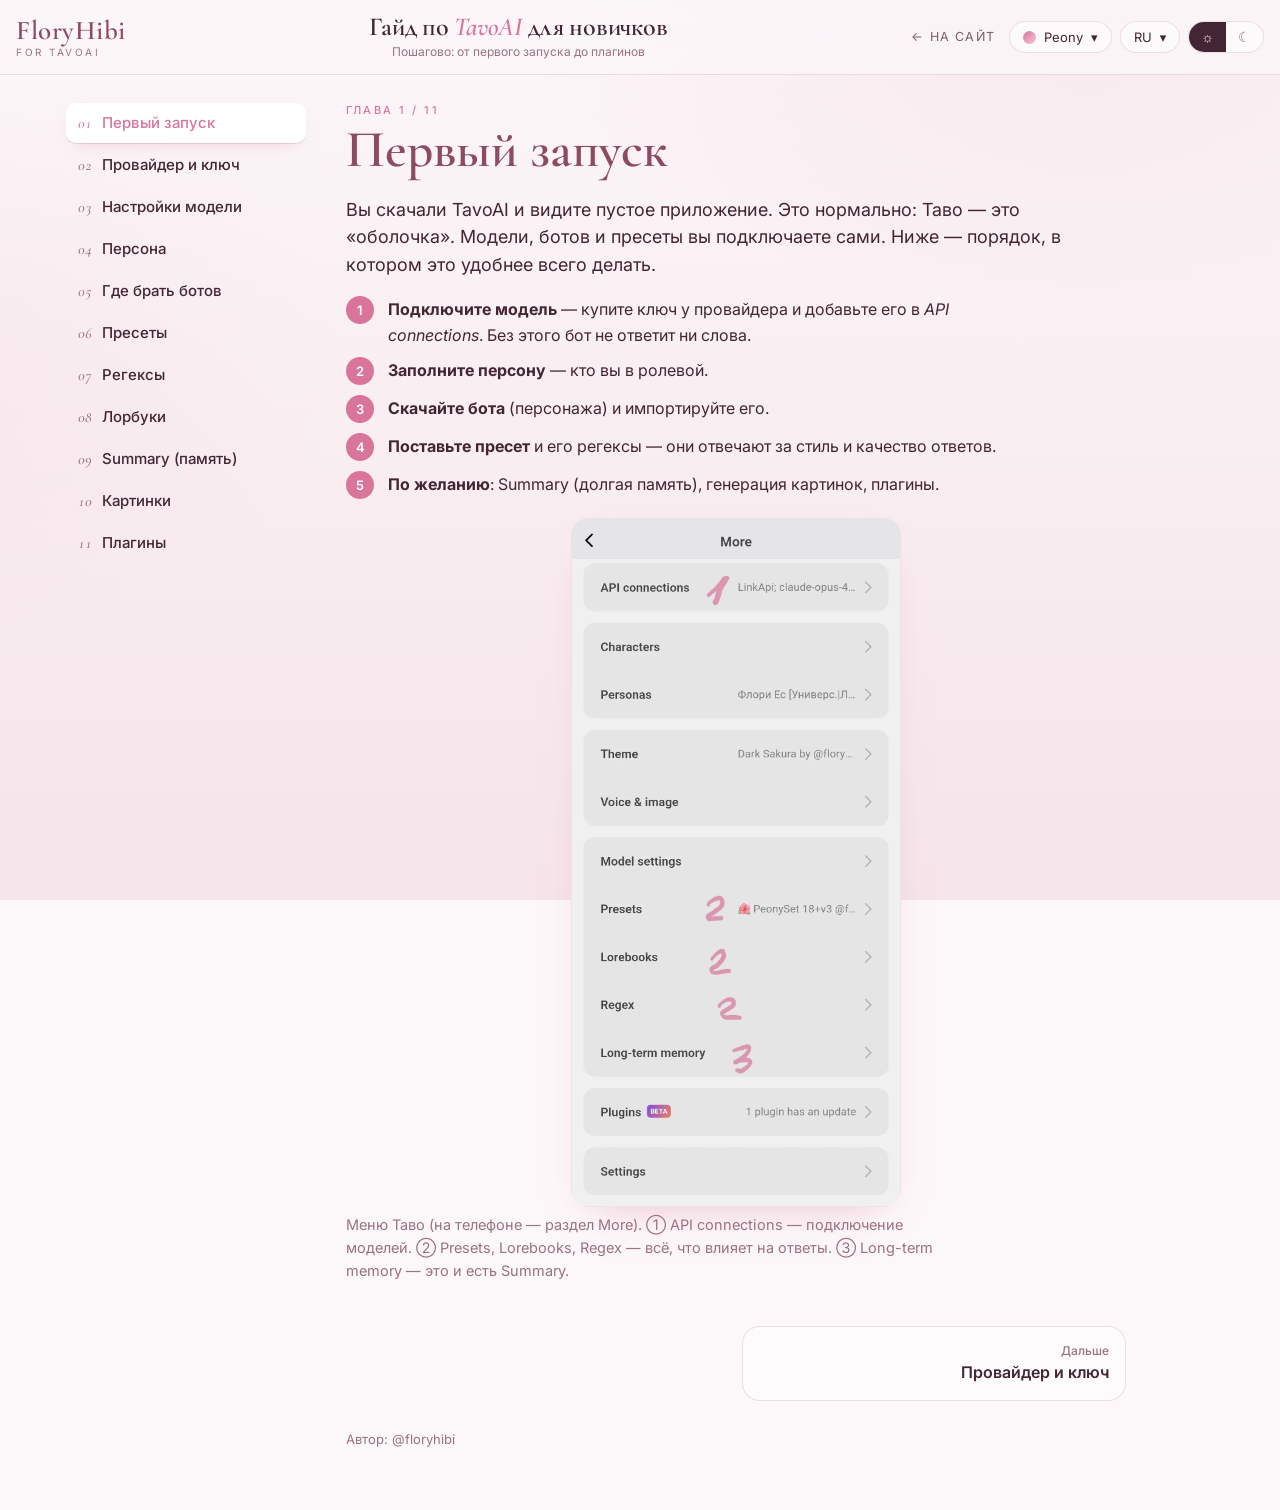
==== guide.html @ 90632c23 "Add files via upload" ====
<!DOCTYPE html>
<html lang="ru"><head>
<meta charset="UTF-8"><meta name="viewport" content="width=device-width,initial-scale=1,viewport-fit=cover">
<title>Гайд по TavoAI для новичков · FloryHibi</title>
<meta name="description" content="Пошаговый гайд по TavoAI для новичков: провайдер и ключ, персона, боты, пресеты, регексы, лорбуки, память, картинки и плагины.">
<link rel="icon" href="data:image/svg+xml,<svg xmlns='http://www.w3.org/2000/svg' viewBox='0 0 100 100'><text y='.9em' font-size='90'>🌸</text></svg>">
<link rel="preconnect" href="https://fonts.googleapis.com">
<link href="https://fonts.googleapis.com/css2?family=Cormorant+Garamond:ital,wght@0,400;0,500;0,600;1,400;1,500&family=Inter:wght@400;500;600&family=Noto+Sans+SC:wght@400;600&display=swap" rel="stylesheet">
</head><body data-palette="peony">

<style>
/* Layout: sticky top bar (brand + language), chapter rail on the left, one chapter at a time; screenshots carry numbered pins with arrows */
body[data-palette="peony"]{--acc:#d9759b;--acc2:#e89bb8;--acc3:#f3c6d6;--deep:#8d4a63}
body[data-palette="jade"]{--acc:#4c9b7f;--acc2:#6fb89d;--acc3:#c4e2d4;--deep:#2f6b54}
body[data-palette="immortal"]{--acc:#b78a4e;--acc2:#d4af74;--acc3:#eedcb9;--deep:#7a2e3f}
body.dark[data-palette="peony"]{--acc:#c97898;--acc2:#e0a0ba;--acc3:#5a3346;--deep:#e0a0ba}
body.dark[data-palette="jade"]{--acc:#6fbf9f;--acc2:#8fd4ba;--acc3:#2c4a3e;--deep:#8fd4ba}
body.dark[data-palette="immortal"]{--acc:#cfa465;--acc2:#e2c48d;--acc3:#4d3a24;--deep:#e2c48d}
body{--bg:#fcf7f9;--bg2:#f5e4ea;--surface:rgba(255,255,255,.55);--solid:#fff;--line:rgba(141,74,99,.16);
  --text:#432533;--muted:#9a7281;--accent-ink:#fff;color-scheme:light}
body.dark{--bg:#171215;--bg2:#21191e;--surface:rgba(48,32,39,.55);--solid:#241a20;--line:rgba(255,255,255,.1);
  --text:#f2dde5;--muted:#c39fae;--accent-ink:#1a0f14;color-scheme:dark}
body{--ink:var(--text);--accent:var(--acc);--lilac:var(--deep);
  --tip:color-mix(in srgb,var(--acc3) 30%,var(--solid));
  --alert:color-mix(in srgb,#e0567a 10%,var(--solid));--alert-line:color-mix(in srgb,#e0567a 40%,transparent);
  --code:color-mix(in srgb,var(--acc) 10%,var(--solid));
  --display:"Cormorant Garamond","Noto Sans SC",serif;
  --body:"Inter","Noto Sans SC",system-ui,-apple-system,"Segoe UI",sans-serif;
  --mono:ui-monospace,"Cascadia Mono",Consolas,monospace}
*{box-sizing:border-box}
[hidden]{display:none!important}
body{background:var(--bg);color:var(--ink);font:400 16px/1.6 var(--body);
  background-image:radial-gradient(60rem 30rem at 100% -10%,color-mix(in srgb,var(--accent) 14%,transparent),transparent 70%),
  radial-gradient(40rem 30rem at -10% 110%,color-mix(in srgb,var(--lilac) 12%,transparent),transparent 70%);background-attachment:fixed}
body::before{content:"";position:fixed;inset:0 0 auto;height:env(safe-area-inset-top,0px);z-index:10;background:var(--bg)}
a{color:var(--accent)}
:focus-visible{outline:2px solid var(--lilac);outline-offset:2px;border-radius:6px}
.top{position:sticky;top:env(safe-area-inset-top,0px);z-index:5;backdrop-filter:blur(14px);-webkit-backdrop-filter:blur(14px);
  background:color-mix(in srgb,var(--bg) 78%,transparent);border-bottom:1px solid var(--line)}
.top .in{max-width:1180px;margin:0 auto;display:flex;align-items:center;gap:16px;flex-wrap:wrap;
  padding-block:12px;padding-left:max(16px,env(safe-area-inset-left,0px));padding-right:max(16px,env(safe-area-inset-right,0px))}
.brand{display:flex;flex-direction:column;min-width:0;flex:1}
.brand h1{font:700 clamp(17px,2.4vw,22px)/1.2 var(--display);margin:0;letter-spacing:-.01em;text-wrap:balance}
.brand h1 em{font-style:normal;color:var(--accent)}
.brand p{margin:0;color:var(--muted);font-size:13px}
.langs-old{display:flex;gap:2px;padding:3px;border:1px solid var(--line);border-radius:999px;background:var(--surface)}
.langs button{border:0;background:none;color:var(--muted);font:600 13px var(--body);padding:6px 12px;border-radius:999px;cursor:pointer}
.langs button[aria-pressed="true"]{background:var(--accent);color:var(--accent-ink)}
.wrap{max-width:1180px;margin:0 auto;display:grid;grid-template-columns:240px minmax(0,1fr);gap:40px;
  padding-block:28px 60px;padding-left:max(16px,env(safe-area-inset-left,0px));padding-right:max(16px,env(safe-area-inset-right,0px))}
.toc{position:sticky;top:calc(env(safe-area-inset-top,0px) + 92px);align-self:start;display:flex;flex-direction:column;gap:2px}
.toc a{display:flex;gap:10px;align-items:baseline;padding:8px 12px;border-radius:10px;color:var(--ink);text-decoration:none;font-weight:500;font-size:15px}
.toc a .n{font:500 11px var(--display);color:var(--muted);font-variant-numeric:tabular-nums}
.toc a:hover{background:var(--surface)}
.toc a[aria-current="true"]{background:var(--solid);box-shadow:0 1px 0 var(--line),0 6px 18px -10px color-mix(in srgb,var(--accent) 50%,transparent);color:var(--accent)}
.toc a[aria-current="true"] .n{color:var(--accent)}
main{min-width:0}
.chap{max-width:780px}
.eyebrow{margin:0 0 6px;font:500 12px var(--display);letter-spacing:.08em;text-transform:uppercase;color:var(--lilac)}
.chap h2{font:700 clamp(26px,4vw,38px)/1.15 var(--display);margin:0 0 18px;letter-spacing:-.02em;text-wrap:balance}
.chap h3{font:700 18px/1.3 var(--display);margin:34px 0 10px;text-wrap:balance}
.lead{font-size:18px;line-height:1.55;max-width:65ch}
.chap p,.chap li{max-width:68ch}
.steps{counter-reset:s;list-style:none;padding:0;display:flex;flex-direction:column;gap:10px}
.steps li{counter-increment:s;position:relative;padding-left:42px;min-height:28px}
.steps li::before{content:counter(s);position:absolute;left:0;top:-1px;display:grid;place-items:center;width:28px;height:28px;border-radius:50%;
  background:var(--accent);color:var(--accent-ink);font:700 13px var(--display)}
.kv{padding-left:20px;display:flex;flex-direction:column;gap:8px}
.kv li::marker{color:var(--accent)}
.shot{margin:18px 0 6px}
.zoom{position:relative;display:block;width:100%;padding:0;border:1px solid var(--line);border-radius:14px;overflow:visible;cursor:zoom-in;background:var(--solid);
  box-shadow:0 18px 40px -26px color-mix(in srgb,var(--accent) 60%,transparent)}
.zoom img{display:block;width:100%;height:auto;border-radius:13px}
.shot.small{max-width:380px;margin-inline:auto}
.shot.tall{max-width:330px;margin-inline:auto}
.pair .shot.tall{max-width:330px;width:100%}
.pair{display:grid;grid-template-columns:repeat(auto-fit,minmax(min(260px,100%),1fr));gap:16px;align-items:start}
.pair .shot{margin:10px 0}
.cap{color:var(--muted);font-size:14.5px;margin-top:6px}
/* pins */
.pin{position:absolute;width:0;height:0;pointer-events:none}
.pin i{position:absolute;left:-9px;top:-9px;width:18px;height:18px;border-radius:50%;border:3px solid var(--accent);
  background:color-mix(in srgb,var(--accent) 25%,transparent);animation:pulse 2s ease-out infinite}
.pin b{position:absolute;width:28px;height:28px;border-radius:50%;display:grid;place-items:center;background:var(--accent);color:var(--accent-ink);
  font:700 13px var(--display);box-shadow:0 3px 10px rgba(0,0,0,.25)}
.pin::after{content:"";position:absolute;height:3px;background:var(--accent);border-radius:2px}
.pin.r b{left:38px;top:-14px}.pin.r::after{left:9px;top:-1.5px;width:30px}
.pin.l b{left:-66px;top:-14px}.pin.l::after{left:-39px;top:-1.5px;width:30px}
@keyframes pulse{0%{box-shadow:0 0 0 0 color-mix(in srgb,var(--accent) 55%,transparent)}100%{box-shadow:0 0 0 14px transparent}}
@media (prefers-reduced-motion:reduce){.pin i{animation:none}}
@media (max-width:560px){.pin b{width:22px;height:22px;font-size:11px;top:-11px!important}.pin.r b{left:28px}.pin.l b{left:-50px}.pin.r::after{width:20px}.pin.l::after{left:-29px;width:20px}}
/* boxes */
.provs{display:grid;grid-template-columns:repeat(auto-fit,minmax(min(300px,100%),1fr));gap:12px;margin:18px 0}
.prov{background:var(--surface);border:1px solid var(--line);border-radius:14px;padding:14px 16px;min-width:0}
.prov-h{display:flex;justify-content:space-between;align-items:center;gap:8px;flex-wrap:wrap}
.prov-h b{font:700 16px var(--display)}
.tag{font-size:12px;font-weight:600;padding:2px 9px;border-radius:999px;background:color-mix(in srgb,var(--lilac) 16%,transparent);color:var(--lilac)}
.prov-u{font-size:14px;margin-top:2px}
.prov p{margin:8px 0 0;font-size:15px}
.alert,.tip{border-radius:14px;padding:14px 16px;margin:18px 0;max-width:68ch}
.alert{background:var(--alert);border:1px solid var(--alert-line)}
.tip{background:var(--tip);border:1px solid color-mix(in srgb,var(--lilac) 30%,transparent)}
.note{font-size:14.5px;color:var(--muted)}
code{font-family:var(--mono);font-size:.9em;background:var(--code);padding:1px 6px;border-radius:5px;overflow-wrap:anywhere}
.ex{font:14px/1.6 var(--mono);background:var(--code);border-radius:12px;padding:14px 16px;white-space:pre-wrap;max-width:68ch;overflow-x:auto}
.chips{display:flex;flex-wrap:wrap;gap:8px;margin:8px 0}
.chips a{padding:4px 12px;border:1px solid var(--line);border-radius:999px;background:var(--surface);text-decoration:none;font-size:14px}
.ba{display:grid;grid-template-columns:repeat(auto-fit,minmax(min(260px,100%),1fr));gap:12px;margin:16px 0}
.ba>div{background:var(--surface);border:1px solid var(--line);border-radius:14px;padding:12px 14px;min-width:0}
.lbl{display:block;font:500 11px var(--display);letter-spacing:.08em;text-transform:uppercase;color:var(--muted);margin-bottom:8px}
.plaque{display:inline-block;padding:8px 14px;border-radius:12px;background:linear-gradient(135deg,color-mix(in srgb,var(--accent) 22%,var(--solid)),color-mix(in srgb,var(--lilac) 22%,var(--solid)));
  border:1px solid color-mix(in srgb,var(--accent) 35%,transparent);font-weight:600;font-size:14px}
.pager{display:grid;grid-template-columns:1fr 1fr;gap:12px;margin-top:44px}
.pg{display:flex;flex-direction:column;padding:14px 16px;border:1px solid var(--line);border-radius:14px;background:var(--surface);text-decoration:none;color:var(--ink);font-weight:600}
.pg small{color:var(--muted);font-weight:500;font-size:12px}
.pg.next{text-align:right}
.pg:hover{border-color:var(--accent)}
footer{color:var(--muted);font-size:13px;margin-top:28px}
.lb{position:fixed;inset:0;z-index:20;background:rgba(20,8,14,.82);display:grid;place-items:center;padding:max(16px,env(safe-area-inset-top,0px)) max(16px,env(safe-area-inset-right,0px)) max(16px,env(safe-area-inset-bottom,0px)) max(16px,env(safe-area-inset-left,0px));cursor:zoom-out}
.lb .zoom{max-width:min(1400px,100%);cursor:zoom-out;box-shadow:none}
@media (max-width:860px){
  .wrap{grid-template-columns:minmax(0,1fr);gap:18px;padding-block:14px 48px}
  .toc{position:static;flex-direction:row;overflow-x:auto;gap:6px;padding-bottom:6px;scrollbar-width:none}
  .toc a{flex:none;border:1px solid var(--line);background:var(--surface);font-size:14px;padding:6px 12px}
  .lead{font-size:17px}
}

/* ---- site look ---- */
body{transition:background .4s,color .4s;background-image:
  radial-gradient(1000px 600px at 85% -5%,color-mix(in srgb,var(--acc) 12%,transparent),transparent 60%),
  radial-gradient(800px 500px at -10% 40%,color-mix(in srgb,var(--acc2) 9%,transparent),transparent 60%),
  linear-gradient(var(--bg),var(--bg2));background-attachment:fixed;margin:0}
.chap h2{font-weight:600;font-size:clamp(34px,5vw,52px);line-height:1.05;letter-spacing:0;color:var(--deep)}
.chap h3{font-weight:600;font-size:25px;color:var(--deep)}
.eyebrow,.lbl{font-family:var(--body);letter-spacing:2.5px;font-size:11px;color:var(--acc)}
.toc a .n{font-family:var(--display);font-size:15px;font-style:italic}
.steps li::before,.pin b{font-family:var(--body);font-weight:600}
.prov-h b{font-size:21px;font-weight:600}
.tag{background:color-mix(in srgb,var(--acc) 14%,transparent);color:var(--deep)}
.prov,.ba>div,.pg,.zoom{border-radius:18px}
.pg:hover,.chips a:hover{border-color:var(--acc)}
.top{background:color-mix(in srgb,var(--bg) 78%,transparent)}
.top .in{max-width:1280px;padding-block:0;height:74px;flex-wrap:nowrap}
.logo{display:flex;flex-direction:column;line-height:1;text-decoration:none;flex:none}
.logo .lg{font-family:'Cormorant Garamond',serif;font-weight:600;font-size:27px;color:var(--deep);letter-spacing:.5px}
.logo small{font-size:10px;letter-spacing:2.5px;text-transform:uppercase;color:var(--muted);margin-top:3px}
.brand{align-items:center;text-align:center}
.brand h1{font:600 clamp(18px,2.4vw,26px)/1.1 var(--display);color:var(--text)}
.brand h1 em{font-style:italic}
.brand p{font-size:12px}
.tools{display:flex;align-items:center;gap:8px;flex:none}
.dd{position:relative}
.dd-btn{display:flex;align-items:center;gap:8px;border:1px solid var(--line);border-radius:999px;padding:7px 13px;font:13px var(--body);
  background:var(--surface);color:var(--text);cursor:pointer}
.dd-btn:hover{border-color:var(--acc)}
.sw{width:13px;height:13px;border-radius:50%;display:inline-block}
.sw-peony{background:linear-gradient(135deg,#d9759b,#f3c6d6)}.sw-jade{background:linear-gradient(135deg,#4c9b7f,#c4e2d4)}.sw-immortal{background:linear-gradient(135deg,#b78a4e,#eedcb9)}
.dd-menu{position:absolute;top:calc(100% + 10px);right:0;min-width:160px;background:var(--solid);border:1px solid var(--line);border-radius:16px;padding:6px;display:none;
  box-shadow:0 20px 60px rgba(0,0,0,.15);z-index:200}
.dd-menu.open{display:block}
.dd-menu button{display:flex;align-items:center;gap:10px;width:100%;border:0;background:transparent;color:var(--text);padding:9px 12px;border-radius:10px;font:14px var(--body);text-align:left;cursor:pointer}
.dd-menu button:hover{background:color-mix(in srgb,var(--acc) 12%,transparent)}
.dd-menu button.on{color:var(--acc);font-weight:600}
.theme-pill{display:flex;border:1px solid var(--line);border-radius:999px;overflow:hidden;background:var(--surface)}
.theme-pill button{border:0;background:transparent;padding:7px 12px;font-size:14px;color:var(--muted);cursor:pointer}
.theme-pill button.on{background:var(--text);color:var(--bg)}
.home{font-size:12.5px;letter-spacing:1.2px;text-transform:uppercase;color:var(--text);opacity:.72;text-decoration:none;margin-right:6px;white-space:nowrap}
.home:hover{opacity:1;color:var(--acc)}
.toc{top:96px}
@media (max-width:860px){.brand{display:none}.top .in{justify-content:space-between}.home{display:none}}
@media (max-width:420px){#palName{display:none}.logo .lg{font-size:23px}}
</style>

<header class="top"><div class="in">
  <a class="logo" href="./"><span class="lg">FloryHibi</span><small>for TavoAI</small></a>
  <div class="brand"><h1 id="t"></h1><p id="s"></p></div>
  <div class="tools">
    <a class="home" id="home" href="./"></a>
    <div class="dd"><button class="dd-btn" type="button" onclick="toggleDD('palDD',event)"><span class="sw sw-peony" id="palSw"></span><span id="palName">Peony</span>▾</button>
      <div class="dd-menu" id="palDD">
        <button type="button" data-p="peony" onclick="setPalette('peony')"><span class="sw sw-peony"></span>🌸 Peony</button>
        <button type="button" data-p="jade" onclick="setPalette('jade')"><span class="sw sw-jade"></span>🌿 Jade</button>
        <button type="button" data-p="immortal" onclick="setPalette('immortal')"><span class="sw sw-immortal"></span>🌙 Immortal</button>
      </div></div>
    <div class="dd"><button class="dd-btn" type="button" onclick="toggleDD('langDD',event)"><span id="langName">RU</span>▾</button>
      <div class="dd-menu langs" id="langDD">
        <button type="button" data-set="ru">Русский</button><button type="button" data-set="en">English</button><button type="button" data-set="zh">中文</button>
      </div></div>
    <div class="theme-pill"><button type="button" id="tLight" class="on" onclick="setTheme(false)" aria-label="Light">☼</button><button type="button" id="tDark" onclick="setTheme(true)" aria-label="Dark">☾</button></div>
  </div>
</div></header>
<div class="wrap">
  <div><nav class="toc" data-l="ru" aria-label="Главы" hidden><a href="#start" data-id="start"><span class="n">01</span>Первый запуск</a><a href="#api" data-id="api"><span class="n">02</span>Провайдер и ключ</a><a href="#model" data-id="model"><span class="n">03</span>Настройки модели</a><a href="#persona" data-id="persona"><span class="n">04</span>Персона</a><a href="#bots" data-id="bots"><span class="n">05</span>Где брать ботов</a><a href="#presets" data-id="presets"><span class="n">06</span>Пресеты</a><a href="#regex" data-id="regex"><span class="n">07</span>Регексы</a><a href="#lore" data-id="lore"><span class="n">08</span>Лорбуки</a><a href="#summary" data-id="summary"><span class="n">09</span>Summary (память)</a><a href="#images" data-id="images"><span class="n">10</span>Картинки</a><a href="#plugins" data-id="plugins"><span class="n">11</span>Плагины</a></nav><nav class="toc" data-l="en" aria-label="Chapters" hidden><a href="#start" data-id="start"><span class="n">01</span>First launch</a><a href="#api" data-id="api"><span class="n">02</span>Provider & key</a><a href="#model" data-id="model"><span class="n">03</span>Model settings</a><a href="#persona" data-id="persona"><span class="n">04</span>Persona</a><a href="#bots" data-id="bots"><span class="n">05</span>Finding bots</a><a href="#presets" data-id="presets"><span class="n">06</span>Presets</a><a href="#regex" data-id="regex"><span class="n">07</span>Regexes</a><a href="#lore" data-id="lore"><span class="n">08</span>Lorebooks</a><a href="#summary" data-id="summary"><span class="n">09</span>Summary (memory)</a><a href="#images" data-id="images"><span class="n">10</span>Images</a><a href="#plugins" data-id="plugins"><span class="n">11</span>Plugins</a></nav><nav class="toc" data-l="zh" aria-label="章节" hidden><a href="#start" data-id="start"><span class="n">01</span>首次启动</a><a href="#api" data-id="api"><span class="n">02</span>服务商与密钥</a><a href="#model" data-id="model"><span class="n">03</span>模型设置</a><a href="#persona" data-id="persona"><span class="n">04</span>人设</a><a href="#bots" data-id="bots"><span class="n">05</span>角色卡下载</a><a href="#presets" data-id="presets"><span class="n">06</span>预设</a><a href="#regex" data-id="regex"><span class="n">07</span>正则</a><a href="#lore" data-id="lore"><span class="n">08</span>世界书</a><a href="#summary" data-id="summary"><span class="n">09</span>总结（记忆）</a><a href="#images" data-id="images"><span class="n">10</span>生图</a><a href="#plugins" data-id="plugins"><span class="n">11</span>插件</a></nav></div>
  <main><section class="chap" data-l="ru" data-id="start" lang="ru" hidden><p class="eyebrow">Глава 1 / 11</p><h2>Первый запуск</h2><p class="lead">Вы скачали TavoAI и видите пустое приложение. Это нормально: Таво — это «оболочка». Модели, ботов и пресеты вы подключаете сами. Ниже — порядок, в котором это удобнее всего делать.</p>
<ol class="steps">
<li><b>Подключите модель</b> — купите ключ у провайдера и добавьте его в <i>API connections</i>. Без этого бот не ответит ни слова.</li>
<li><b>Заполните персону</b> — кто вы в ролевой.</li>
<li><b>Скачайте бота</b> (персонажа) и импортируйте его.</li>
<li><b>Поставьте пресет</b> и его регексы — они отвечают за стиль и качество ответов.</li>
<li><b>По желанию</b>: Summary (долгая память), генерация картинок, плагины.</li>
</ol>
<figure class="shot tall"><button class="zoom" type="button" aria-label="zoom"><img data-k="m-more" width="1080" height="2259" alt="" loading="lazy"></button></figure>
<p class="cap">Меню Таво (на телефоне — раздел More). ① API connections — подключение моделей. ② Presets, Lorebooks, Regex — всё, что влияет на ответы. ③ Long-term memory — это и есть Summary.</p><div class="pager"><span></span><a class="pg next" href="#api"><small>Дальше</small>Провайдер и ключ</a></div></section><section class="chap" data-l="ru" data-id="api" lang="ru" hidden><p class="eyebrow">Глава 2 / 11</p><h2>Провайдер и ключ</h2><p class="lead">Провайдер продаёт доступ к моделям (Claude, Gemini, GPT, DeepSeek и другим). Вы платите ему, получаете <b>API-ключ</b> и вставляете его в Таво.</p>
<p>Есть два типа оплаты. <b>Подписка</b>: фиксированная сумма в месяц. <b>PayAsYouGo</b>: платите за каждое сообщение, сколько наролили — столько и списали.</p>
<div class="provs">
<div class="prov"><div class="prov-h"><b>LiteRouter</b><span class="tag">подписка</span></div><div class="prov-u"><a href="https://literouter.com/" target="_blank" rel="noopener">literouter.com</a></div><p>Один из самых дешёвых провайдеров, подписки разные. Чем дешевле подписка, тем глупее модель (по наблюдениям автора гайда). Из России — только через посредника.</p></div>
<div class="prov"><div class="prov-h"><b>OpenRouter</b><span class="tag">PayAsYouGo</span></div><div class="prov-u"><a href="https://openrouter.ai/" target="_blank" rel="noopener">openrouter.ai</a></div><p>Доступ к официальным моделям. Очень дорого, подписок нет: ролишь — платишь. Без посредника не оплатить.</p></div>
<div class="prov"><div class="prov-h"><b>Rout.My</b><span class="tag">подписка</span></div><div class="prov-u"><a href="https://rout.my/" target="_blank" rel="noopener">rout.my</a></div><p>Качество моделей близко к OpenRouter. Подписка с Opus стоит 4900 — дорого. В последнее время провайдер иногда лежал.</p></div>
<div class="prov"><div class="prov-h"><b>ElectronHub</b><span class="tag">подписка + PayAsYouGo</span></div><div class="prov-u"><a href="https://www.electronhub.ai/" target="_blank" rel="noopener">electronhub.ai</a></div><p>Есть оба варианта оплаты. Автор гайда сама не пользовалась, но его хвалят: ложится редко, качество моделей хорошее, подписки дороговаты.</p></div>
</div>
<div class="alert"><b>OpenRouter и VPN.</b> Если вы из России, заходите на сайт OpenRouter и ролите в Таво <b>только с включённым VPN</b>. Зайдёте без VPN — получите бан, и деньги никто не вернёт.</div>
<p class="note">Если вы из России, для оплаты почти всех провайдеров нужен посредник: российские карты они не принимают.</p>
<h3>Как добавить ключ в Таво</h3>
<div class="pair"><figure class="shot tall"><button class="zoom" type="button" aria-label="zoom"><img data-k="m-api" width="1080" height="2252" alt="" loading="lazy"></button></figure><figure class="shot tall"><button class="zoom" type="button" aria-label="zoom"><img data-k="m-create" width="1080" height="1077" alt="" loading="lazy"></button></figure></div>
<p class="cap">API connections → кнопка <b>Create</b> в правом верхнем углу. Выберите <b>New API connection</b>. Router нужен, только если хотите объединить несколько подключений.</p>
<div class="pair"><figure class="shot tall"><button class="zoom" type="button" aria-label="zoom"><img data-k="m-platforms" width="1080" height="2256" alt="" loading="lazy"></button></figure><figure class="shot tall"><button class="zoom" type="button" aria-label="zoom"><img data-k="m-new" width="1080" height="2255" alt="" loading="lazy"></button></figure></div>
<p class="cap">Для OpenRouter есть готовая платформа в списке. Для LiteRouter, Rout.My, ElectronHub и большинства других выбирайте один из вариантов <b>Custom</b>. Чаще всего подходит <b>Custom (OpenAI-compatible)</b>; если провайдер в инструкции пишет Anthropic- или Gemini-compatible, берите его.</p>
<p class="cap">⑤ <b>API base URL</b> — адрес из личного кабинета провайдера (обычно заканчивается на <code>/v1</code>). ⑥ <b>API key</b> — ваш ключ. ⑦ <b>Model</b> — список подтянется сам, выберите модель. ⑧ <b>Save</b>.</p>
<p class="note">Никому не показывайте свой ключ и не выкладывайте скриншоты с ним: по нему можно потратить ваши деньги.</p><div class="pager"><a class="pg prev" href="#start"><small>Назад</small>Первый запуск</a><a class="pg next" href="#model"><small>Дальше</small>Настройки модели</a></div></section><section class="chap" data-l="ru" data-id="model" lang="ru" hidden><p class="eyebrow">Глава 3 / 11</p><h2>Настройки модели</h2><p class="lead">У каждого подключения есть свои параметры генерации. Откройте подключение в API connections и нажмите шестерёнку в правом верхнем углу.</p>
<div class="pair"><figure class="shot tall"><button class="zoom" type="button" aria-label="zoom"><img data-k="m-edit" width="1080" height="2195" alt="" loading="lazy"></button></figure><figure class="shot tall"><button class="zoom" type="button" aria-label="zoom"><img data-k="m-params" width="1080" height="2256" alt="" loading="lazy"></button></figure></div>
<p class="cap">Слева — шестерёнка в Edit API (ключ замазан). Справа — API Parameters: здесь настройки автора гайда для Claude Opus.</p>
<ul class="kv">
<li><b>Temperature</b> — «креативность». Ниже — предсказуемо и по сценарию, выше — фантазийно, но больше бреда.</li>
<li><b>Top-P</b> — насколько разнообразны варианты, из которых модель выбирает слова.</li>
<li><b>Frequency penalty</b> — штраф за повтор слов. Выше — богаче лексика, меньше одинаковых фраз.</li>
<li><b>Presence penalty</b> — выше значит модель охотнее уходит в новые темы вместо того, чтобы крутиться вокруг одной.</li>
</ul>
<div class="tip"><b>Что важнее.</b> Параметры подключения перекрывают глобальные (<i>Model settings</i> в меню). Если здесь ничего не задано, берутся глобальные. Хороший пресет обычно сам подсказывает значения.</div>
<p class="note">В глобальных Model settings также есть <b>Memory</b> — сколько последних сообщений видит модель (больше — лучше помнит, но дороже), и <b>Max response tokens</b> — максимальная длина ответа (слишком мало — ответ оборвётся).</p><div class="pager"><a class="pg prev" href="#api"><small>Назад</small>Провайдер и ключ</a><a class="pg next" href="#persona"><small>Дальше</small>Персона</a></div></section><section class="chap" data-l="ru" data-id="persona" lang="ru" hidden><p class="eyebrow">Глава 4 / 11</p><h2>Персона</h2><p class="lead">Персона — это вы в ролевой. Бот читает её, чтобы знать, к кому обращается: имя, внешность, характер, роль в сюжете.</p>
<figure class="shot tall"><button class="zoom" type="button" aria-label="zoom"><img data-k="m-personas" width="1080" height="2248" alt="" loading="lazy"></button></figure>
<p class="cap">Personas → <b>Create</b>. Персон может быть много — под разные истории. Отметка <i>Default</i> показывает, какая включена.</p>
<h3>Как заполнить</h3>
<ul class="kv">
<li><b>Имя и возраст.</b> Бот будет обращаться к вам по имени.</li>
<li><b>Внешность.</b> Рост, волосы, глаза, стиль одежды — 2–4 предложения, без романа.</li>
<li><b>Характер.</b> Пара ключевых черт и как вы обычно себя ведёте.</li>
<li><b>Роль в сюжете.</b> Кто вы этому персонажу: студентка, соседка, коллега. Удобно делать отдельную персону под каждого бота.</li>
</ul>
<div class="tip"><b>Пишите персону на английском</b>, даже если ролите на русском: английский текст занимает меньше токенов, а значит каждое сообщение дешевле.</div>
<pre class="ex">Name: Es Flory.
Age: 22.
Date of birth: October 8.
Zodiac sign: Libra.
Nationality: Russian-Japanese.
Place of birth: Saint Petersburg, Russia.
Place of residence: Suburbs.
Profession: 4th-year university student (Architecture and Design) + owner of a small pet supplies store.
Scent: jasmine + peach.

• Personality: Ambitious + relaxed but attentive + charismatic + elegant + LOVES children and gets along extremely well with teenagers + friendly + gentle + strategically minded + devoted to her work + radiates softness and confidence + knows how to support and encourage others + never gives up + mysterious + workaholic + warm and open + knows how to joke and create a cozy atmosphere in conversation + highly perceptive of other people's moods + notices small details + capable of calculating the consequences of her decisions + independent + patient + can become sharp and cold when she is underestimated, used, or controlled + does not tolerate violations of her personal boundaries.

Appearance: Height: 168 cm + weight: 63 kg + plump, soft, feminine, yet toned body + long legs + narrow waist + firm, rounded hips + large but proportionate breasts + well-groomed, very pale skin with a natural glow + green almond-shaped eyes + large, expressive green eyes + very long hair reaching below her waist + slightly wavy hair with some naturally curling strands + babypink hair, a delicate pastel-pink shade with richer pink highlights + hair is thick, soft, airy, and voluminous + a small beauty mark above her right eyebrow + heart-shaped face + full lips + expressive eyebrows + the energy of a calm, confident, and envelopingly gentle woman + makeup focused on glowing skin, a soft blush, expressive eyelashes, and natural pink lips.</pre><div class="pager"><a class="pg prev" href="#model"><small>Назад</small>Настройки модели</a><a class="pg next" href="#bots"><small>Дальше</small>Где брать ботов</a></div></section><section class="chap" data-l="ru" data-id="bots" lang="ru" hidden><p class="eyebrow">Глава 5 / 11</p><h2>Где брать ботов</h2><p class="lead">Бот (персонаж, карточка) — это файл PNG или JSON с описанием героя, первым сообщением и иногда лорбуком.</p>
<h3>Где искать</h3>
<ul class="kv">
<li><b><a href="https://janitorai.com/" target="_blank" rel="noopener">janitorai.com</a></b> — огромный выбор, но качество очень разное: роза среди навоза. Скачивать оттуда нужно через datacat (ниже).</li>
<li><b>Telegram-каналы ботоделов.</b> Боты этих авторов — с очень длинными и живыми ролевыми:
<div class="chips"><a href="https://t.me/SinnersBasement" target="_blank" rel="noopener">t.me/SinnersBasement</a> <a href="https://t.me/murxaibot" target="_blank" rel="noopener">t.me/murxaibot</a> <a href="https://t.me/chromek1djai" target="_blank" rel="noopener">t.me/chromek1djai</a></div></li>
</ul>
<h3>Как скачать бота с JanitorAI</h3>
<ol class="steps">
<li>Откройте <a href="https://datacat.run/fresh" target="_blank" rel="noopener">datacat.run/fresh</a>.</li>
<li>В меню <b>Characters</b> нажмите <b>Explore Characters</b> и введите имя бота.</li>
<li>На странице бота нажмите <b>Download</b> и выберите <b>PNG</b> (или ZIP, если хотите сразу с лорбуками и скриптами).</li>
</ol>
<div class="pair"><figure class="shot small"><button class="zoom" type="button" aria-label="zoom"><img data-k="datacat-1" width="502" height="468" alt="" loading="lazy"></button></figure><figure class="shot small"><button class="zoom" type="button" aria-label="zoom"><img data-k="datacat-2" width="569" height="650" alt="" loading="lazy"></button></figure></div>
<h3>Как добавить в Таво</h3>
<figure class="shot tall"><button class="zoom" type="button" aria-label="zoom"><img data-k="m-chars" width="1080" height="2255" alt="" loading="lazy"></button></figure>
<p class="cap">Characters → <b>Create</b> → импорт файла. Скачанный PNG можно импортировать как есть — карточка зашита прямо в картинку.</p><div class="pager"><a class="pg prev" href="#persona"><small>Назад</small>Персона</a><a class="pg next" href="#presets"><small>Дальше</small>Пресеты</a></div></section><section class="chap" data-l="ru" data-id="presets" lang="ru" hidden><p class="eyebrow">Глава 6 / 11</p><h2>Пресеты</h2><p class="lead">Пресет — набор инструкций для модели: как писать, от чьего лица, какой длины, что можно и что нельзя. Один и тот же бот на разных пресетах звучит совершенно по-разному.</p>
<div class="tip"><b>SillyTavern и Таво.</b> Пресеты из SillyTavern спокойно встают в Таво. А вот пресеты из Таво встают в SillyTavern не всегда.</div>
<h3>Где искать</h3>
<ul class="kv">
<li><b>Официальный Discord TavoAI</b> — <a href="https://discord.gg/rmbKcMeGn" target="_blank" rel="noopener">discord.gg/rmbKcMeGn</a>. Ветка <b>lorebook-presets-regex</b> — пресеты на английском, ветка <b>世界书-预设-正则分享</b> — на китайском. Всё сделано именно под Таво.</li>
<li><b>Discord ✦AI Presets✦</b> — <a href="https://discord.gg/PpHrcJGVH" target="_blank" rel="noopener">discord.gg/PpHrcJGVH</a>. Раздел <b>presets</b>: пресеты на английском и русском, для Таво и SillyTavern, плюс промпты, расширения и гайды.</li>
<li><b>Telegram-каналы русскоязычных креаторов.</b> Хвалят пресеты:
<div class="chips"><a href="https://t.me/sillykamoi" target="_blank" rel="noopener">t.me/sillykamoi</a> <a href="https://t.me/ah_ah_shino4ka" target="_blank" rel="noopener">t.me/ah_ah_shino4ka</a></div>
У sillykamoi есть отличный пресет под Claude и отдельный под GPT. Пресет Шино хорошо работает на Gemini.</li>
</ul>
<div class="pair"><figure class="shot small"><button class="zoom" type="button" aria-label="zoom"><img data-k="dc-tavo" width="409" height="455" alt="" loading="lazy"></button></figure><figure class="shot small"><button class="zoom" type="button" aria-label="zoom"><img data-k="dc-aipresets" width="397" height="875" alt="" loading="lazy"></button></figure></div>
<p class="cap">Слева — нужные ветки в Discord TavoAI. Справа — раздел presets в ✦AI Presets✦.</p>
<h3>Как понять, какой пресет вам подходит</h3>
<ul class="kv">
<li><b>Под какую модель он писался.</b> Пресет под Claude на Gemini может работать хуже, и наоборот. Автор обычно пишет это в описании.</li>
<li><b>Язык.</b> Русский пресет обычно даёт более живой русский текст.</li>
<li><b>Плашки или чистый текст.</b> Некоторые пресеты добавляют HTML-плашки (статусы, телефон, мысли). Красиво, но тратит токены. Если устали — берите пресет без них.</li>
<li><b>Попробуйте на одном и том же боте.</b> Сыграйте 5–10 сообщений на двух пресетах и сравните — это быстрее любых обзоров.</li>
</ul>
<h3>Установка и тогглы</h3>
<div class="pair"><figure class="shot tall"><button class="zoom" type="button" aria-label="zoom"><img data-k="m-presets" width="1080" height="2256" alt="" loading="lazy"></button></figure><figure class="shot tall"><button class="zoom" type="button" aria-label="zoom"><img data-k="m-preset-edit" width="1080" height="2256" alt="" loading="lazy"></button></figure></div>
<p class="cap">Presets → <b>Create</b> → импорт файла. Нажмите на пресет, чтобы открыть его. Внутри пресет разбит на тогглы. Переключатели включают и выключают отдельные тогглы (например, плашки или «мысли»). Карандаш — редактировать текст тоггла. Не забудьте <b>Save</b>.</p><div class="pager"><a class="pg prev" href="#bots"><small>Назад</small>Где брать ботов</a><a class="pg next" href="#regex"><small>Дальше</small>Регексы</a></div></section><section class="chap" data-l="ru" data-id="regex" lang="ru" hidden><p class="eyebrow">Глава 7 / 11</p><h2>Регексы</h2><p class="lead">Регекс (regex) — правило «найди и замени» для текста сообщений. Модель пишет служебный текст, а регекс превращает его в красивую плашку, прячет лишнее или чистит мусор.</p>
<div class="ba"><div><span class="lbl">Модель написала</span><code>&lt;status&gt;Настроение: злится | Время: 23:10&lt;/status&gt;</code></div><div><span class="lbl">Вы видите</span><div class="plaque">Настроение: злится · 23:10</div></div></div>
<ul class="kv">
<li><b>Регексы идут в комплекте с пресетом.</b> Если пресет рисует плашки, автор почти всегда выкладывает рядом файл регексов. Без них вы увидите сырые теги.</li>
<li><b>Импортируйте их вместе:</b> пресет — в Presets, регексы — в Regex.</li>
<li><b>Не включайте регексы от разных пресетов одновременно</b> — они могут конфликтовать.</li>
</ul>
<figure class="shot tall"><button class="zoom" type="button" aria-label="zoom"><img data-k="m-regex" width="1080" height="2256" alt="" loading="lazy"></button></figure>
<p class="cap">Regex → <b>Create</b> → импорт. Группы регексов; откройте группу, чтобы включить или выключить отдельные правила.</p><div class="pager"><a class="pg prev" href="#presets"><small>Назад</small>Пресеты</a><a class="pg next" href="#lore"><small>Дальше</small>Лорбуки</a></div></section><section class="chap" data-l="ru" data-id="lore" lang="ru" hidden><p class="eyebrow">Глава 8 / 11</p><h2>Лорбуки</h2><p class="lead">Лорбук — справочник мира: места, второстепенные персонажи, правила магии. Записи подставляются в запрос, только когда в чате звучит их ключевое слово, поэтому не тратят контекст зря.</p>
<figure class="shot tall"><button class="zoom" type="button" aria-label="zoom"><img data-k="m-lore" width="1080" height="2255" alt="" loading="lazy"></button></figure>
<p class="cap">Lorebooks → <b>Create</b> → импорт. Многие боты приходят со своим лорбуком — он подключится сам при импорте карточки.</p><div class="pager"><a class="pg prev" href="#regex"><small>Назад</small>Регексы</a><a class="pg next" href="#summary"><small>Дальше</small>Summary (память)</a></div></section><section class="chap" data-l="ru" data-id="summary" lang="ru" hidden><p class="eyebrow">Глава 9 / 11</p><h2>Summary (память)</h2><p class="lead">Модель видит только последние сообщения (см. Memory в настройках модели). Всё, что было раньше, она забывает. Summary — это краткий пересказ сюжета, который Таво пишет автоматически и подкладывает модели в каждый запрос.</p>
<p>В Таво это раздел <b>Long-term memory</b>.</p>
<figure class="shot tall"><button class="zoom" type="button" aria-label="zoom"><img data-k="m-memory" width="1080" height="2263" alt="" loading="lazy"></button></figure>
<ul class="kv">
<li><b>① Auto summarize</b> — каждые N сообщений Таво обновляет пересказ. 0 — выключено.</li>
<li><b>② Memory limit</b> — сколько строк памяти хранить.</li>
<li><b>③ Summary prompt</b> — инструкция, по которой пишется пересказ. Можно попросить писать по-русски и отмечать важные факты.</li>
<li><b>④ Injection position / prompt</b> — куда и в каком виде пересказ вставляется в запрос.</li>
</ul>
<div class="tip"><b>Зачем это нужно.</b> В длинной ролевой без Summary бот забывает имена, обещания и события. С ним можно держать Memory поменьше и экономить, а сюжет не потеряется. Пересказ можно открыть в чате и поправить вручную.</div>
<div class="alert"><b>ВАЖНО:</b> Summary можно не использовать вообще. На сайте <a href="https://hub.tavoai.dev/" target="_blank" rel="noopener">Tavo Hub</a> есть плагины, которые собирают лорбук по вашему РП-чату. В этом случае Summary вы <b>выключаете</b> (Auto summarize = 0) и используете плагин.</div>
<p class="note"><b>Dedicated API</b> вверху позволяет писать пересказ отдельной, более дешёвой моделью.</p><div class="pager"><a class="pg prev" href="#lore"><small>Назад</small>Лорбуки</a><a class="pg next" href="#images"><small>Дальше</small>Картинки</a></div></section><section class="chap" data-l="ru" data-id="images" lang="ru" hidden><p class="eyebrow">Глава 10 / 11</p><h2>Картинки</h2><p class="lead">Выбор тут большой. Ниже — три основные модели для картинок, как подключить их к ролевой и где брать стили.</p>
<h3>Модели</h3>
<div class="provs">
<div class="prov"><div class="prov-h"><b>NovelAI v4.5</b><span class="tag">аниме · 18+</span></div><div class="prov-u"></div><p>Аниме-модель, генерирует картинки 18+ без цензуры. Токен можно купить через <a href="https://t.me/naistera_blocks_bot" target="_blank" rel="noopener">@naistera_blocks_bot</a> в Telegram. Референсы не поддерживает.</p></div>
<div class="prov"><div class="prov-h"><b>NovelAI v5</b><span class="tag">аниме · 18+</span></div><div class="prov-u"></div><p>Тоже без цензуры, но новее: больше стилей, до 20 персонажей на одной картинке, умеет комиксы. Купить можно по гайду в <a href="https://t.me/+L1AHxy0SPAA2Nzhi" target="_blank" rel="noopener">Telegram-чат @floryhibi</a> или на официальном сайте <a href="https://novelai.net/" target="_blank" rel="noopener">novelai.net/</a> (если вы не из России). Референсы не поддерживает.</p></div>
<div class="prov"><div class="prov-h"><b>NanoBanana</b><span class="tag">реализм · digital art</span></div><div class="prov-u"></div><p>Умеет и в реализм, и в digital art. 18+ не генерирует. Поддерживает референсы — отлично подходит для РП без интим-сцен. Генерировать можно через <a href="https://t.me/naistera_blocks_bot" target="_blank" rel="noopener">@naistera_blocks_bot</a> или через своего провайдера, если он даёт доступ к NanoBanana (например, LinkAPI или RoutMy).</p></div>
</div>
<figure class="shot"><button class="zoom" type="button" aria-label="zoom"><img data-k="routmy-nb" width="1280" height="471" alt="" loading="lazy"></button></figure><figure class="shot"><button class="zoom" type="button" aria-label="zoom"><img data-k="linkapi-nb" width="1280" height="389" alt="" loading="lazy"></button></figure>
<p class="cap">Модели NanoBanana у провайдеров. Сверху — Rout.My: gemini-3.1-flash-image-preview, gemini-3-pro-image (подписка PLUS), gemini-3.1-flash-lite-image (BASIC). Снизу — витрина LinkAPI: gemini-3-pro-image, gemini-3.1-flash-image, gemini-nano-banana-2.1.</p>
<h3>Как подключить к ролевой (если вы из России)</h3>
<p>Вы получили токен или ключ. Дальше два варианта.</p>
<p><b>Вариант 1 — промпт и регекс от @floryhibi</b></p>
<ol class="steps">
<li>Зайдите в <a href="https://t.me/+L1AHxy0SPAA2Nzhi" target="_blank" rel="noopener">Telegram-чат @floryhibi</a>, откройте ветку <b>«Картинки»</b> и закреплённое сообщение.</li>
<li>Там лежит промпт для пресета: он подходит для всех моделей генерации, плашка сама разберётся. Скачайте его.</li>
<li>Откройте пресет, нажмите <b>Add</b>, вставьте скачанный промпт в поле и сохраните.</li>
<li>Вернитесь к тому же закреплённому сообщению и скачайте <b>«Сцена by @floryhibi»</b>.</li>
<li>В Tavo откройте <b>Regex</b> → <b>Import</b> и установите скачанный файл.</li>
<li>Идите в чат с ботом и ролите. Появится плашка генерации картинок — введите нужные данные и нажмите <b>«Сгенерировать»</b>.</li>
</ol>
<p><b>Вариант 2 — плагин.</b> Найдите плагин для картинок на <a href="https://hub.tavoai.dev/" target="_blank" rel="noopener">Tavo Hub</a>. За чужие плагины автор гайда не отвечает — у каждого автора свои инструкции.</p>
<h3>Где брать стили</h3>
<p>Стили для NanoBanana и NovelAI разные — выбирайте на свой вкус.</p>
<div class="provs">
<div class="prov"><div class="prov-h"><b>NanoBanana</b></div><p><a href="https://ann22cadis.github.io/cadis-ai/" target="_blank" rel="noopener">Сайт Кадис</a> (<a href="https://t.me/cadis_ai" target="_blank" rel="noopener">t.me/cadis_ai</a>)<br><a href="https://moonnsy.github.io/moonnsypic/" target="_blank" rel="noopener">Сайт Мунси</a> (<a href="https://t.me/moonnsypic" target="_blank" rel="noopener">t.me/moonnsypic</a>)</p></div>
<div class="prov"><div class="prov-h"><b>NovelAI</b></div><p><a href="https://floryhibi.ru/" target="_blank" rel="noopener">floryhibi.ru — стили для NovelAI v5 и v4.5</a><br><a href="https://t.me/+QxUHZWGQAx03Zjgy" target="_blank" rel="noopener">Telegram-канал Эсочки</a></p></div>
</div><div class="pager"><a class="pg prev" href="#summary"><small>Назад</small>Summary (память)</a><a class="pg next" href="#plugins"><small>Дальше</small>Плагины</a></div></section><section class="chap" data-l="ru" data-id="plugins" lang="ru" hidden><p class="eyebrow">Глава 11 / 11</p><h2>Плагины</h2><p class="lead">Плагины добавляют в Таво новые функции: телефон внутри ролевой, дневник событий, трекеры, менеджер файлов и многое другое. Файлы плагинов имеют расширение <code>.tpg</code>.</p>
<h3>Где скачивать</h3>
<ul class="kv">
<li><b>Tavo Hub</b> — <a href="https://hub.tavoai.dev/" target="_blank" rel="noopener">hub.tavoai.dev</a>. Главное и самое надёжное место.</li>
<li><b>Telegram-каналы креаторов.</b> Большинство плагинов оттуда потом дублируются на Tavo Hub.</li>
<li><b>Официальный Discord TavoAI</b> — <a href="https://discord.gg/rmbKcMeGn" target="_blank" rel="noopener">discord.gg/rmbKcMeGn</a>, ветка <b>插件分享</b>.</li>
</ul>
<figure class="shot tall"><button class="zoom" type="button" aria-label="zoom"><img data-k="m-plugins" width="1080" height="2082" alt="" loading="lazy"></button></figure>
<p class="cap">Plugins → ① <b>Install</b> — установить скачанный <code>.tpg</code>. ② Баннер Tavo Plugin Hub ведёт в каталог. ③ Переключатель включает и выключает плагин; через ⋮ — настройки.</p>
<p class="note">Ставьте плагины из проверенных источников: плагин работает внутри вашего приложения.</p><div class="pager"><a class="pg prev" href="#images"><small>Назад</small>Картинки</a><span></span></div></section><section class="chap" data-l="en" data-id="start" lang="en" hidden><p class="eyebrow">Chapter 1 / 11</p><h2>First launch</h2><p class="lead">You installed TavoAI and the app is empty. That's expected: Tavo is a shell. You bring the models, bots and presets yourself. Here is the order that works best.</p>
<ol class="steps">
<li><b>Connect a model</b>: buy a key from a provider and add it under <i>API connections</i>. Without it the bot can't reply at all.</li>
<li><b>Fill in your persona</b>: who you are in the roleplay.</li>
<li><b>Download a bot</b> (character) and import it.</li>
<li><b>Install a preset</b> and its regexes. They control style and reply quality.</li>
<li><b>Optional</b>: Summary (long-term memory), image generation, plugins.</li>
</ol>
<figure class="shot tall"><button class="zoom" type="button" aria-label="zoom"><img data-k="m-more" width="1080" height="2259" alt="" loading="lazy"></button></figure>
<p class="cap">Tavo's menu (on a phone it's under More). ① API connections: your models. ② Presets, Lorebooks, Regex: everything that shapes replies. ③ Long-term memory is the Summary.</p><div class="pager"><span></span><a class="pg next" href="#api"><small>Next</small>Provider & key</a></div></section><section class="chap" data-l="en" data-id="api" lang="en" hidden><p class="eyebrow">Chapter 2 / 11</p><h2>Provider & key</h2><p class="lead">A provider sells access to models (Claude, Gemini, GPT, DeepSeek and others). You pay them, get an <b>API key</b>, and paste it into Tavo.</p>
<p>There are two ways to pay. A <b>subscription</b> is a fixed monthly price. <b>Pay-as-you-go</b> charges for every message you send.</p>
<div class="provs">
<div class="prov"><div class="prov-h"><b>LiteRouter</b><span class="tag">subscription</span></div><div class="prov-u"><a href="https://literouter.com/" target="_blank" rel="noopener">literouter.com</a></div><p>One of the cheapest providers, with several plans. In the author's experience, the cheaper the plan, the dumber the model. Paying from Russia needs a middleman.</p></div>
<div class="prov"><div class="prov-h"><b>OpenRouter</b><span class="tag">pay-as-you-go</span></div><div class="prov-u"><a href="https://openrouter.ai/" target="_blank" rel="noopener">openrouter.ai</a></div><p>Access to official models. Very expensive, no subscriptions: you pay for every reply. Can't be paid from Russia without a middleman.</p></div>
<div class="prov"><div class="prov-h"><b>Rout.My</b><span class="tag">subscription</span></div><div class="prov-u"><a href="https://rout.my/" target="_blank" rel="noopener">rout.my</a></div><p>Model quality close to OpenRouter. The plan with Opus costs 4900 RUB, which is a lot. It has had outages recently.</p></div>
<div class="prov"><div class="prov-h"><b>ElectronHub</b><span class="tag">subscription + pay-as-you-go</span></div><div class="prov-u"><a href="https://www.electronhub.ai/" target="_blank" rel="noopener">electronhub.ai</a></div><p>Offers both. The author hasn't used it herself, but people praise it: rarely down, good model quality, somewhat pricey plans.</p></div>
</div>
<div class="alert"><b>OpenRouter and VPN.</b> If you are in Russia, open the OpenRouter site and roleplay in Tavo <b>only with a VPN on</b>. Without it you can get banned, and nobody will refund your money.</div>
<p class="note">From Russia, almost every provider needs a payment middleman, since Russian cards aren't accepted.</p>
<h3>Adding your key to Tavo</h3>
<div class="pair"><figure class="shot tall"><button class="zoom" type="button" aria-label="zoom"><img data-k="m-api" width="1080" height="2252" alt="" loading="lazy"></button></figure><figure class="shot tall"><button class="zoom" type="button" aria-label="zoom"><img data-k="m-create" width="1080" height="1077" alt="" loading="lazy"></button></figure></div>
<p class="cap">API connections → the <b>Create</b> button at the top right. Choose <b>New API connection</b>. A router is only for combining several connections.</p>
<div class="pair"><figure class="shot tall"><button class="zoom" type="button" aria-label="zoom"><img data-k="m-platforms" width="1080" height="2256" alt="" loading="lazy"></button></figure><figure class="shot tall"><button class="zoom" type="button" aria-label="zoom"><img data-k="m-new" width="1080" height="2255" alt="" loading="lazy"></button></figure></div>
<p class="cap">OpenRouter has its own entry in the list. For LiteRouter, Rout.My, ElectronHub and most others, pick one of the <b>Custom</b> options. Usually that's <b>Custom (OpenAI-compatible)</b>; if your provider's instructions say Anthropic- or Gemini-compatible, use that one.</p>
<p class="cap">⑤ <b>API base URL</b>: the address from your provider's dashboard (usually ends in <code>/v1</code>). ⑥ <b>API key</b>: your key. ⑦ <b>Model</b>: the list loads by itself, pick one. ⑧ <b>Save</b>.</p>
<p class="note">Never share your key or post screenshots that show it: anyone with it can spend your money.</p><div class="pager"><a class="pg prev" href="#start"><small>Back</small>First launch</a><a class="pg next" href="#model"><small>Next</small>Model settings</a></div></section><section class="chap" data-l="en" data-id="model" lang="en" hidden><p class="eyebrow">Chapter 3 / 11</p><h2>Model settings</h2><p class="lead">Every connection has its own generation parameters. Open the connection in API connections and tap the gear at the top right.</p>
<div class="pair"><figure class="shot tall"><button class="zoom" type="button" aria-label="zoom"><img data-k="m-edit" width="1080" height="2195" alt="" loading="lazy"></button></figure><figure class="shot tall"><button class="zoom" type="button" aria-label="zoom"><img data-k="m-params" width="1080" height="2256" alt="" loading="lazy"></button></figure></div>
<p class="cap">Left: the gear in Edit API (key hidden). Right: API Parameters, showing the author's settings for Claude Opus.</p>
<ul class="kv">
<li><b>Temperature</b>: creativity. Lower is predictable and on-script, higher is imaginative but drifts.</li>
<li><b>Top-P</b>: how varied the word choices the model picks from are.</li>
<li><b>Frequency penalty</b>: a penalty for repeating words. Higher means richer vocabulary and fewer repeated phrases.</li>
<li><b>Presence penalty</b>: higher makes the model more willing to move to new topics instead of circling one.</li>
</ul>
<div class="tip"><b>Which wins.</b> Connection parameters override the global ones (<i>Model settings</i> in the menu). If nothing is set here, the global values apply. A good preset usually suggests values.</div>
<p class="note">Global Model settings also hold <b>Memory</b>, how many recent messages the model sees (more recall, higher cost), and <b>Max response tokens</b>, the longest a reply can be (too low cuts replies off).</p><div class="pager"><a class="pg prev" href="#api"><small>Back</small>Provider & key</a><a class="pg next" href="#persona"><small>Next</small>Persona</a></div></section><section class="chap" data-l="en" data-id="persona" lang="en" hidden><p class="eyebrow">Chapter 4 / 11</p><h2>Persona</h2><p class="lead">A persona is you in the roleplay. The bot reads it to know who it's talking to: name, looks, personality, role in the story.</p>
<figure class="shot tall"><button class="zoom" type="button" aria-label="zoom"><img data-k="m-personas" width="1080" height="2248" alt="" loading="lazy"></button></figure>
<p class="cap">Personas → <b>Create</b>. You can keep many personas for different stories. <i>Default</i> marks the active one.</p>
<h3>What to write</h3>
<ul class="kv">
<li><b>Name and age.</b> The bot will call you by name.</li>
<li><b>Looks.</b> Height, hair, eyes, clothing style. Two to four sentences, not a novel.</li>
<li><b>Personality.</b> A couple of key traits and how you usually act.</li>
<li><b>Role in the story.</b> Who you are to this character: a student, a neighbour, a coworker. A separate persona per bot works well.</li>
</ul>
<div class="tip"><b>Write your persona in English</b>, even if you roleplay in another language: English text takes fewer tokens, so every message costs less.</div>
<pre class="ex">Name: Es Flory.
Age: 22.
Date of birth: October 8.
Zodiac sign: Libra.
Nationality: Russian-Japanese.
Place of birth: Saint Petersburg, Russia.
Place of residence: Suburbs.
Profession: 4th-year university student (Architecture and Design) + owner of a small pet supplies store.
Scent: jasmine + peach.

• Personality: Ambitious + relaxed but attentive + charismatic + elegant + LOVES children and gets along extremely well with teenagers + friendly + gentle + strategically minded + devoted to her work + radiates softness and confidence + knows how to support and encourage others + never gives up + mysterious + workaholic + warm and open + knows how to joke and create a cozy atmosphere in conversation + highly perceptive of other people's moods + notices small details + capable of calculating the consequences of her decisions + independent + patient + can become sharp and cold when she is underestimated, used, or controlled + does not tolerate violations of her personal boundaries.

Appearance: Height: 168 cm + weight: 63 kg + plump, soft, feminine, yet toned body + long legs + narrow waist + firm, rounded hips + large but proportionate breasts + well-groomed, very pale skin with a natural glow + green almond-shaped eyes + large, expressive green eyes + very long hair reaching below her waist + slightly wavy hair with some naturally curling strands + babypink hair, a delicate pastel-pink shade with richer pink highlights + hair is thick, soft, airy, and voluminous + a small beauty mark above her right eyebrow + heart-shaped face + full lips + expressive eyebrows + the energy of a calm, confident, and envelopingly gentle woman + makeup focused on glowing skin, a soft blush, expressive eyelashes, and natural pink lips.</pre><div class="pager"><a class="pg prev" href="#model"><small>Back</small>Model settings</a><a class="pg next" href="#bots"><small>Next</small>Finding bots</a></div></section><section class="chap" data-l="en" data-id="bots" lang="en" hidden><p class="eyebrow">Chapter 5 / 11</p><h2>Finding bots</h2><p class="lead">A bot (character, card) is a PNG or JSON file with the character's description, a greeting and sometimes a lorebook.</p>
<h3>Where to look</h3>
<ul class="kv">
<li><b><a href="https://janitorai.com/" target="_blank" rel="noopener">janitorai.com</a></b>: a huge catalogue of very uneven quality, a rose among the weeds. Download from it through datacat (below).</li>
<li><b>Bot makers' Telegram channels.</b> Bots from these authors carry long, lively roleplays:
<div class="chips"><a href="https://t.me/SinnersBasement" target="_blank" rel="noopener">t.me/SinnersBasement</a> <a href="https://t.me/murxaibot" target="_blank" rel="noopener">t.me/murxaibot</a> <a href="https://t.me/chromek1djai" target="_blank" rel="noopener">t.me/chromek1djai</a></div></li>
</ul>
<h3>Downloading a bot from JanitorAI</h3>
<ol class="steps">
<li>Open <a href="https://datacat.run/fresh" target="_blank" rel="noopener">datacat.run/fresh</a>.</li>
<li>In the <b>Characters</b> menu click <b>Explore Characters</b> and type the bot's name.</li>
<li>On the bot's page click <b>Download</b> and choose <b>PNG</b> (or ZIP to include lorebooks and scripts).</li>
</ol>
<div class="pair"><figure class="shot small"><button class="zoom" type="button" aria-label="zoom"><img data-k="datacat-1" width="502" height="468" alt="" loading="lazy"></button></figure><figure class="shot small"><button class="zoom" type="button" aria-label="zoom"><img data-k="datacat-2" width="569" height="650" alt="" loading="lazy"></button></figure></div>
<h3>Adding it to Tavo</h3>
<figure class="shot tall"><button class="zoom" type="button" aria-label="zoom"><img data-k="m-chars" width="1080" height="2255" alt="" loading="lazy"></button></figure>
<p class="cap">Characters → <b>Create</b> → import a file. The downloaded PNG imports as is, since the card is stored inside the image.</p><div class="pager"><a class="pg prev" href="#persona"><small>Back</small>Persona</a><a class="pg next" href="#presets"><small>Next</small>Presets</a></div></section><section class="chap" data-l="en" data-id="presets" lang="en" hidden><p class="eyebrow">Chapter 6 / 11</p><h2>Presets</h2><p class="lead">A preset is a set of instructions for the model: how to write, from whose point of view, how long, what's allowed. The same bot sounds completely different on different presets.</p>
<div class="tip"><b>SillyTavern and Tavo.</b> SillyTavern presets work in Tavo without trouble. Tavo presets don't always work in SillyTavern.</div>
<h3>Where to look</h3>
<ul class="kv">
<li><b>Official TavoAI Discord</b>: <a href="https://discord.gg/rmbKcMeGn" target="_blank" rel="noopener">discord.gg/rmbKcMeGn</a>. The <b>lorebook-presets-regex</b> channel has English presets, <b>世界书-预设-正则分享</b> has Chinese ones. Everything there is made for Tavo.</li>
<li><b>✦AI Presets✦ Discord</b>: <a href="https://discord.gg/PpHrcJGVH" target="_blank" rel="noopener">discord.gg/PpHrcJGVH</a>. The <b>presets</b> channel has English and Russian presets for Tavo and SillyTavern, plus prompts, extensions and guides.</li>
<li><b>Russian creators on Telegram.</b> Well-liked presets:
<div class="chips"><a href="https://t.me/sillykamoi" target="_blank" rel="noopener">t.me/sillykamoi</a> <a href="https://t.me/ah_ah_shino4ka" target="_blank" rel="noopener">t.me/ah_ah_shino4ka</a></div>
sillykamoi has a great Claude preset and a separate one for GPT. Shino's preset works well on Gemini.</li>
</ul>
<div class="pair"><figure class="shot small"><button class="zoom" type="button" aria-label="zoom"><img data-k="dc-tavo" width="409" height="455" alt="" loading="lazy"></button></figure><figure class="shot small"><button class="zoom" type="button" aria-label="zoom"><img data-k="dc-aipresets" width="397" height="875" alt="" loading="lazy"></button></figure></div>
<p class="cap">Left: the channels in the TavoAI Discord. Right: the presets channel in ✦AI Presets✦.</p>
<h3>How to pick a preset</h3>
<ul class="kv">
<li><b>Which model it targets.</b> A Claude preset may do worse on Gemini, and the other way round. Authors usually say so in the description.</li>
<li><b>Language.</b> A preset written in your language usually gives more natural prose in it.</li>
<li><b>Panels or plain text.</b> Some presets add HTML panels (status, phone, thoughts). They look nice but cost tokens. If you're tired of them, use a preset without.</li>
<li><b>Test on one bot.</b> Play 5–10 messages on two presets and compare. It's faster than any review.</li>
</ul>
<h3>Installing and toggles</h3>
<div class="pair"><figure class="shot tall"><button class="zoom" type="button" aria-label="zoom"><img data-k="m-presets" width="1080" height="2256" alt="" loading="lazy"></button></figure><figure class="shot tall"><button class="zoom" type="button" aria-label="zoom"><img data-k="m-preset-edit" width="1080" height="2256" alt="" loading="lazy"></button></figure></div>
<p class="cap">Presets → <b>Create</b> → import a file. Click a preset to open it. A preset is split into toggles. The switches turn individual toggles on and off (panels, thoughts and so on). The pencil edits a toggle's text. Remember to press <b>Save</b>.</p><div class="pager"><a class="pg prev" href="#bots"><small>Back</small>Finding bots</a><a class="pg next" href="#regex"><small>Next</small>Regexes</a></div></section><section class="chap" data-l="en" data-id="regex" lang="en" hidden><p class="eyebrow">Chapter 7 / 11</p><h2>Regexes</h2><p class="lead">A regex is a find-and-replace rule for message text. The model writes tagged text, and the regex turns it into a styled panel, hides extras or cleans up junk.</p>
<div class="ba"><div><span class="lbl">The model wrote</span><code>&lt;status&gt;Mood: angry | Time: 23:10&lt;/status&gt;</code></div><div><span class="lbl">You see</span><div class="plaque">Mood: angry · 23:10</div></div></div>
<ul class="kv">
<li><b>Regexes come with the preset.</b> If a preset draws panels, the author almost always posts a regex file next to it. Without it you'll see raw tags.</li>
<li><b>Import both:</b> the preset into Presets, the regexes into Regex.</li>
<li><b>Don't enable regexes from different presets at once.</b> They can clash.</li>
</ul>
<figure class="shot tall"><button class="zoom" type="button" aria-label="zoom"><img data-k="m-regex" width="1080" height="2256" alt="" loading="lazy"></button></figure>
<p class="cap">Regex → <b>Create</b> → import. Regex groups; open one to toggle individual rules.</p><div class="pager"><a class="pg prev" href="#presets"><small>Back</small>Presets</a><a class="pg next" href="#lore"><small>Next</small>Lorebooks</a></div></section><section class="chap" data-l="en" data-id="lore" lang="en" hidden><p class="eyebrow">Chapter 8 / 11</p><h2>Lorebooks</h2><p class="lead">A lorebook is the world's reference book: places, side characters, magic rules. Entries are added to the prompt only when their keyword comes up in chat, so they don't waste context.</p>
<figure class="shot tall"><button class="zoom" type="button" aria-label="zoom"><img data-k="m-lore" width="1080" height="2255" alt="" loading="lazy"></button></figure>
<p class="cap">Lorebooks → <b>Create</b> → import. Many bots ship with their own lorebook, which attaches when you import the card.</p><div class="pager"><a class="pg prev" href="#regex"><small>Back</small>Regexes</a><a class="pg next" href="#summary"><small>Next</small>Summary (memory)</a></div></section><section class="chap" data-l="en" data-id="summary" lang="en" hidden><p class="eyebrow">Chapter 9 / 11</p><h2>Summary (memory)</h2><p class="lead">The model only sees the most recent messages (see Memory in model settings) and forgets everything before. Summary is a short recap of the story that Tavo writes automatically and adds to every request.</p>
<p>In Tavo this lives under <b>Long-term memory</b>.</p>
<figure class="shot tall"><button class="zoom" type="button" aria-label="zoom"><img data-k="m-memory" width="1080" height="2263" alt="" loading="lazy"></button></figure>
<ul class="kv">
<li><b>① Auto summarize</b>: Tavo updates the recap every N messages. 0 turns it off.</li>
<li><b>② Memory limit</b>: how many memory lines to keep.</li>
<li><b>③ Summary prompt</b>: the instruction used to write the recap. You can ask for your language and for key facts to be noted.</li>
<li><b>④ Injection position / prompt</b>: where and how the recap is inserted into the request.</li>
</ul>
<div class="tip"><b>Why it matters.</b> In a long roleplay without a summary, the bot forgets names, promises and events. With one, you can keep Memory lower and save money without losing the plot. You can open the recap in chat and edit it by hand.</div>
<div class="alert"><b>IMPORTANT:</b> you don't have to use Summary at all. <a href="https://hub.tavoai.dev/" target="_blank" rel="noopener">Tavo Hub</a> has plugins that build a lorebook from your roleplay chat. If you use one, turn Summary <b>off</b> (Auto summarize = 0) and let the plugin do the job.</div>
<p class="note"><b>Dedicated API</b> at the top lets a separate, cheaper model write the recap.</p><div class="pager"><a class="pg prev" href="#lore"><small>Back</small>Lorebooks</a><a class="pg next" href="#images"><small>Next</small>Images</a></div></section><section class="chap" data-l="en" data-id="images" lang="en" hidden><p class="eyebrow">Chapter 10 / 11</p><h2>Images</h2><p class="lead">There are lots of options. Below are the three main image models, how to hook them into your roleplay, and where to find styles.</p>
<h3>Models</h3>
<div class="provs">
<div class="prov"><div class="prov-h"><b>NovelAI v4.5</b><span class="tag">anime · 18+</span></div><div class="prov-u"></div><p>An anime model that generates uncensored 18+ images. You can buy a token through <a href="https://t.me/naistera_blocks_bot" target="_blank" rel="noopener">@naistera_blocks_bot</a> on Telegram. No reference images.</p></div>
<div class="prov"><div class="prov-h"><b>NovelAI v5</b><span class="tag">anime · 18+</span></div><div class="prov-u"></div><p>Also uncensored, but newer: more styles, up to 20 characters in one image, and comics. Buy it via the guide in <a href="https://t.me/+L1AHxy0SPAA2Nzhi" target="_blank" rel="noopener">@floryhibi's Telegram chat</a> or on the official site <a href="https://novelai.net/" target="_blank" rel="noopener">novelai.net/</a> (if you are not in Russia). No reference images.</p></div>
<div class="prov"><div class="prov-h"><b>NanoBanana</b><span class="tag">realism · digital art</span></div><div class="prov-u"></div><p>Does both realism and digital art. No 18+ images. Supports reference images, great for roleplay without intimate scenes. Generate through <a href="https://t.me/naistera_blocks_bot" target="_blank" rel="noopener">@naistera_blocks_bot</a> or through your provider if it offers NanoBanana (for example LinkAPI or RoutMy).</p></div>
</div>
<figure class="shot"><button class="zoom" type="button" aria-label="zoom"><img data-k="routmy-nb" width="1280" height="471" alt="" loading="lazy"></button></figure><figure class="shot"><button class="zoom" type="button" aria-label="zoom"><img data-k="linkapi-nb" width="1280" height="389" alt="" loading="lazy"></button></figure>
<p class="cap">NanoBanana models at providers. Top: Rout.My: gemini-3.1-flash-image-preview, gemini-3-pro-image (PLUS plan), gemini-3.1-flash-lite-image (BASIC). Bottom: the LinkAPI catalogue: gemini-3-pro-image, gemini-3.1-flash-image, gemini-nano-banana-2.1.</p>
<h3>Connecting it to your roleplay</h3>
<p>Once you have a token or key, there are two ways.</p>
<p><b>Option 1: @floryhibi's prompt and regex</b></p>
<ol class="steps">
<li>Open <a href="https://t.me/+L1AHxy0SPAA2Nzhi" target="_blank" rel="noopener">@floryhibi's Telegram chat</a>, go to the <b>«Картинки»</b> (Images) topic and open the pinned message.</li>
<li>It has a prompt for your preset. It works with every image model, the panel figures it out by itself. Download it.</li>
<li>Open your preset, tap <b>Add</b>, paste the prompt into the field and save.</li>
<li>Back in the same pinned message, download <b>«Сцена by @floryhibi»</b>.</li>
<li>In Tavo open <b>Regex</b> → <b>Import</b> and install the file.</li>
<li>Go to your bot's chat and roleplay. An image panel appears: fill in the fields and press <b>«Сгенерировать»</b> (Generate).</li>
</ol>
<p><b>Option 2: a plugin.</b> Find an image plugin on <a href="https://hub.tavoai.dev/" target="_blank" rel="noopener">Tavo Hub</a>. Other authors' plugins come with their own instructions.</p>
<h3>Where to find styles</h3>
<p>NanoBanana and NovelAI use different styles. Pick what you like.</p>
<div class="provs">
<div class="prov"><div class="prov-h"><b>NanoBanana</b></div><p><a href="https://ann22cadis.github.io/cadis-ai/" target="_blank" rel="noopener">Cadis site</a> (<a href="https://t.me/cadis_ai" target="_blank" rel="noopener">t.me/cadis_ai</a>)<br><a href="https://moonnsy.github.io/moonnsypic/" target="_blank" rel="noopener">Moonsy site</a> (<a href="https://t.me/moonnsypic" target="_blank" rel="noopener">t.me/moonnsypic</a>)</p></div>
<div class="prov"><div class="prov-h"><b>NovelAI</b></div><p><a href="https://floryhibi.ru/" target="_blank" rel="noopener">floryhibi.ru: styles for NovelAI v5 and v4.5</a><br><a href="https://t.me/+QxUHZWGQAx03Zjgy" target="_blank" rel="noopener">Esochka's Telegram channel</a></p></div>
</div><div class="pager"><a class="pg prev" href="#summary"><small>Back</small>Summary (memory)</a><a class="pg next" href="#plugins"><small>Next</small>Plugins</a></div></section><section class="chap" data-l="en" data-id="plugins" lang="en" hidden><p class="eyebrow">Chapter 11 / 11</p><h2>Plugins</h2><p class="lead">Plugins add new features to Tavo: an in-story phone, an event diary, trackers, a file manager and more. Plugin files end in <code>.tpg</code>.</p>
<h3>Where to download</h3>
<ul class="kv">
<li><b>Tavo Hub</b>: <a href="https://hub.tavoai.dev/" target="_blank" rel="noopener">hub.tavoai.dev</a>. The main and most reliable source.</li>
<li><b>Creators' Telegram channels.</b> Most of those plugins also end up on Tavo Hub.</li>
<li><b>Official TavoAI Discord</b>: <a href="https://discord.gg/rmbKcMeGn" target="_blank" rel="noopener">discord.gg/rmbKcMeGn</a>, channel <b>插件分享</b>.</li>
</ul>
<figure class="shot tall"><button class="zoom" type="button" aria-label="zoom"><img data-k="m-plugins" width="1080" height="2082" alt="" loading="lazy"></button></figure>
<p class="cap">Plugins → ① <b>Install</b> a downloaded <code>.tpg</code>. ② The Tavo Plugin Hub banner opens the catalogue. ③ The toggle turns a plugin on or off; ⋮ opens its settings.</p>
<p class="note">Install plugins from trusted sources only: a plugin runs inside your app.</p><div class="pager"><a class="pg prev" href="#images"><small>Back</small>Images</a><span></span></div></section><section class="chap" data-l="zh" data-id="start" lang="zh-CN" hidden><p class="eyebrow">第 1 / 11</p><h2>首次启动</h2><p class="lead">刚装好 TavoAI，应用里是空的——这很正常。Tavo 只是一个“外壳”，模型、角色和预设都需要你自己添加。推荐按下面的顺序来。</p>
<ol class="steps">
<li><b>接入模型</b>：向服务商购买密钥，并添加到 <i>API connections</i>。没有它，角色一句话也回不了。</li>
<li><b>填写人设（Persona）</b>：你在角色扮演中是谁。</li>
<li><b>下载角色卡</b>并导入。</li>
<li><b>安装预设</b>及其正则，它们决定回复的风格与质量。</li>
<li><b>可选</b>：总结（长期记忆）、生图、插件。</li>
</ol>
<figure class="shot tall"><button class="zoom" type="button" aria-label="zoom"><img data-k="m-more" width="1080" height="2259" alt="" loading="lazy"></button></figure>
<p class="cap">Tavo 菜单（手机上在 More 里）。① API connections：模型接入。② Presets、Lorebooks、Regex：影响回复的一切。③ Long-term memory 就是总结（Summary）。</p><div class="pager"><span></span><a class="pg next" href="#api"><small>下一章</small>服务商与密钥</a></div></section><section class="chap" data-l="zh" data-id="api" lang="zh-CN" hidden><p class="eyebrow">第 2 / 11</p><h2>服务商与密钥</h2><p class="lead">服务商出售模型（Claude、Gemini、GPT、DeepSeek 等）的使用权限。付费后你会得到一个 <b>API 密钥</b>，把它填进 Tavo 即可。</p>
<p>付费方式有两种：<b>订阅制</b>，每月固定费用；<b>按量付费（PayAsYouGo）</b>，发多少消息扣多少钱。</p>
<div class="provs">
<div class="prov"><div class="prov-h"><b>LiteRouter</b><span class="tag">订阅制</span></div><div class="prov-u"><a href="https://literouter.com/" target="_blank" rel="noopener">literouter.com</a></div><p>最便宜的服务商之一，有多档订阅。据作者观察，订阅越便宜，模型越笨。从俄罗斯付款需要中间人代付。</p></div>
<div class="prov"><div class="prov-h"><b>OpenRouter</b><span class="tag">按量付费</span></div><div class="prov-u"><a href="https://openrouter.ai/" target="_blank" rel="noopener">openrouter.ai</a></div><p>提供官方模型。非常贵，没有订阅，用多少付多少。从俄罗斯无法直接付款。</p></div>
<div class="prov"><div class="prov-h"><b>Rout.My</b><span class="tag">订阅制</span></div><div class="prov-u"><a href="https://rout.my/" target="_blank" rel="noopener">rout.my</a></div><p>模型质量接近 OpenRouter。含 Opus 的订阅 4900 卢布，较贵。最近偶尔宕机。</p></div>
<div class="prov"><div class="prov-h"><b>ElectronHub</b><span class="tag">订阅 + 按量</span></div><div class="prov-u"><a href="https://www.electronhub.ai/" target="_blank" rel="noopener">electronhub.ai</a></div><p>两种方式都有。作者本人没用过，但口碑不错：很少宕机，模型质量好，订阅略贵。</p></div>
</div>
<div class="alert"><b>OpenRouter 与 VPN。</b>如果你在俄罗斯，访问 OpenRouter 网站和在 Tavo 中使用时<b>必须开启 VPN</b>。不开 VPN 可能被封号，钱也不会退。</div>
<p class="note">在俄罗斯，几乎所有服务商都需要中间人代付，因为不接受俄罗斯银行卡。</p>
<h3>如何在 Tavo 中添加密钥</h3>
<div class="pair"><figure class="shot tall"><button class="zoom" type="button" aria-label="zoom"><img data-k="m-api" width="1080" height="2252" alt="" loading="lazy"></button></figure><figure class="shot tall"><button class="zoom" type="button" aria-label="zoom"><img data-k="m-create" width="1080" height="1077" alt="" loading="lazy"></button></figure></div>
<p class="cap">API connections → 右上角 <b>Create</b>。 选择 <b>New API connection</b>。Router 仅用于合并多个连接。</p>
<div class="pair"><figure class="shot tall"><button class="zoom" type="button" aria-label="zoom"><img data-k="m-platforms" width="1080" height="2256" alt="" loading="lazy"></button></figure><figure class="shot tall"><button class="zoom" type="button" aria-label="zoom"><img data-k="m-new" width="1080" height="2255" alt="" loading="lazy"></button></figure></div>
<p class="cap">OpenRouter 在列表中有专门选项。LiteRouter、Rout.My、ElectronHub 等大多数服务商请选择一个 <b>Custom</b> 选项。通常是 <b>Custom (OpenAI-compatible)</b>；如果服务商说明写的是 Anthropic 或 Gemini 兼容，就选对应的。</p>
<p class="cap">⑤ <b>API base URL</b>：服务商后台给出的地址（通常以 <code>/v1</code> 结尾）。⑥ <b>API key</b>：你的密钥。⑦ <b>Model</b>：列表会自动加载，选择模型。⑧ <b>Save</b>。</p>
<p class="note">不要把密钥给别人，也不要发带密钥的截图：别人可以用它花你的钱。</p><div class="pager"><a class="pg prev" href="#start"><small>上一章</small>首次启动</a><a class="pg next" href="#model"><small>下一章</small>模型设置</a></div></section><section class="chap" data-l="zh" data-id="model" lang="zh-CN" hidden><p class="eyebrow">第 3 / 11</p><h2>模型设置</h2><p class="lead">每个连接都有自己的生成参数。在 API connections 中打开连接，点击右上角的齿轮。</p>
<div class="pair"><figure class="shot tall"><button class="zoom" type="button" aria-label="zoom"><img data-k="m-edit" width="1080" height="2195" alt="" loading="lazy"></button></figure><figure class="shot tall"><button class="zoom" type="button" aria-label="zoom"><img data-k="m-params" width="1080" height="2256" alt="" loading="lazy"></button></figure></div>
<p class="cap">左：Edit API 中的齿轮（密钥已遮挡）。右：API Parameters，图中是作者为 Claude Opus 设置的参数。</p>
<ul class="kv">
<li><b>Temperature</b>：“创造力”。低则稳定贴合剧本，高则天马行空但容易跑偏。</li>
<li><b>Top-P</b>：模型可选词语的多样程度。</li>
<li><b>Frequency penalty</b>：对重复用词的惩罚。越高用词越丰富，重复句子越少。</li>
<li><b>Presence penalty</b>：越高，模型越愿意转向新话题，而不是绕着一个话题打转。</li>
</ul>
<div class="tip"><b>优先级。</b>连接参数会覆盖全局参数（菜单中的 <i>Model settings</i>）。这里未设置时使用全局参数。好的预设通常会给出推荐值。</div>
<p class="note">全局 Model settings 中还有 <b>Memory</b>（模型能看到的最近消息条数，越多记得越清楚但越贵）和 <b>Max response tokens</b>（回复最大长度，太小会被截断）。</p><div class="pager"><a class="pg prev" href="#api"><small>上一章</small>服务商与密钥</a><a class="pg next" href="#persona"><small>下一章</small>人设</a></div></section><section class="chap" data-l="zh" data-id="persona" lang="zh-CN" hidden><p class="eyebrow">第 4 / 11</p><h2>人设</h2><p class="lead">人设就是角色扮演中的你。角色会读取它，知道在和谁说话：名字、外貌、性格、在故事中的身份。</p>
<figure class="shot tall"><button class="zoom" type="button" aria-label="zoom"><img data-k="m-personas" width="1080" height="2248" alt="" loading="lazy"></button></figure>
<p class="cap">Personas → <b>Create</b>。可以为不同故事建多个人设，标有 <i>Default</i> 的是当前启用的。</p>
<h3>怎么填写</h3>
<ul class="kv">
<li><b>名字和年龄。</b>角色会用名字称呼你。</li>
<li><b>外貌。</b>身高、发色、眼睛、穿衣风格，两到四句即可。</li>
<li><b>性格。</b>几个关键特征和平时的表现。</li>
<li><b>故事身份。</b>你和这个角色是什么关系：学生、邻居、同事。建议每个角色单独建一个人设。</li>
</ul>
<div class="tip"><b>人设请用英文写</b>，即使你用中文角色扮演：英文占用的 token 更少，每条消息更便宜。</div>
<pre class="ex">Name: Es Flory.
Age: 22.
Date of birth: October 8.
Zodiac sign: Libra.
Nationality: Russian-Japanese.
Place of birth: Saint Petersburg, Russia.
Place of residence: Suburbs.
Profession: 4th-year university student (Architecture and Design) + owner of a small pet supplies store.
Scent: jasmine + peach.

• Personality: Ambitious + relaxed but attentive + charismatic + elegant + LOVES children and gets along extremely well with teenagers + friendly + gentle + strategically minded + devoted to her work + radiates softness and confidence + knows how to support and encourage others + never gives up + mysterious + workaholic + warm and open + knows how to joke and create a cozy atmosphere in conversation + highly perceptive of other people's moods + notices small details + capable of calculating the consequences of her decisions + independent + patient + can become sharp and cold when she is underestimated, used, or controlled + does not tolerate violations of her personal boundaries.

Appearance: Height: 168 cm + weight: 63 kg + plump, soft, feminine, yet toned body + long legs + narrow waist + firm, rounded hips + large but proportionate breasts + well-groomed, very pale skin with a natural glow + green almond-shaped eyes + large, expressive green eyes + very long hair reaching below her waist + slightly wavy hair with some naturally curling strands + babypink hair, a delicate pastel-pink shade with richer pink highlights + hair is thick, soft, airy, and voluminous + a small beauty mark above her right eyebrow + heart-shaped face + full lips + expressive eyebrows + the energy of a calm, confident, and envelopingly gentle woman + makeup focused on glowing skin, a soft blush, expressive eyelashes, and natural pink lips.</pre><div class="pager"><a class="pg prev" href="#model"><small>上一章</small>模型设置</a><a class="pg next" href="#bots"><small>下一章</small>角色卡下载</a></div></section><section class="chap" data-l="zh" data-id="bots" lang="zh-CN" hidden><p class="eyebrow">第 5 / 11</p><h2>角色卡下载</h2><p class="lead">角色卡是一个 PNG 或 JSON 文件，包含角色设定、开场白，有时还带世界书。</p>
<h3>去哪里找</h3>
<ul class="kv">
<li><b><a href="https://janitorai.com/" target="_blank" rel="noopener">janitorai.com</a></b>：数量巨大但质量参差不齐，沙里淘金。需要通过 datacat 下载（见下）。</li>
<li><b>作者的 Telegram 频道。</b>这些作者的角色卡能撑起很长、很生动的剧情：
<div class="chips"><a href="https://t.me/SinnersBasement" target="_blank" rel="noopener">t.me/SinnersBasement</a> <a href="https://t.me/murxaibot" target="_blank" rel="noopener">t.me/murxaibot</a> <a href="https://t.me/chromek1djai" target="_blank" rel="noopener">t.me/chromek1djai</a></div></li>
</ul>
<h3>如何下载 JanitorAI 的角色卡</h3>
<ol class="steps">
<li>打开 <a href="https://datacat.run/fresh" target="_blank" rel="noopener">datacat.run/fresh</a>。</li>
<li>在 <b>Characters</b> 菜单中点 <b>Explore Characters</b>，输入角色名。</li>
<li>在角色页面点 <b>Download</b>，选 <b>PNG</b>（或 ZIP，连同世界书和脚本一起下载）。</li>
</ol>
<div class="pair"><figure class="shot small"><button class="zoom" type="button" aria-label="zoom"><img data-k="datacat-1" width="502" height="468" alt="" loading="lazy"></button></figure><figure class="shot small"><button class="zoom" type="button" aria-label="zoom"><img data-k="datacat-2" width="569" height="650" alt="" loading="lazy"></button></figure></div>
<h3>导入 Tavo</h3>
<figure class="shot tall"><button class="zoom" type="button" aria-label="zoom"><img data-k="m-chars" width="1080" height="2255" alt="" loading="lazy"></button></figure>
<p class="cap">Characters → <b>Create</b> → 导入文件。下载的 PNG 可以直接导入，卡片数据就保存在图片里。</p><div class="pager"><a class="pg prev" href="#persona"><small>上一章</small>人设</a><a class="pg next" href="#presets"><small>下一章</small>预设</a></div></section><section class="chap" data-l="zh" data-id="presets" lang="zh-CN" hidden><p class="eyebrow">第 6 / 11</p><h2>预设</h2><p class="lead">预设是给模型的一组指令：怎么写、用谁的视角、写多长、什么能写什么不能写。同一个角色换个预设，感觉会完全不同。</p>
<div class="tip"><b>SillyTavern 与 Tavo。</b>SillyTavern 的预设可以直接在 Tavo 使用；但 Tavo 的预设不一定能在 SillyTavern 使用。</div>
<h3>去哪里找</h3>
<ul class="kv">
<li><b>TavoAI 官方 Discord</b>：<a href="https://discord.gg/rmbKcMeGn" target="_blank" rel="noopener">discord.gg/rmbKcMeGn</a>。<b>lorebook-presets-regex</b> 频道是英文预设，<b>世界书-预设-正则分享</b> 是中文预设，全部专为 Tavo 制作。</li>
<li><b>✦AI Presets✦ Discord</b>：<a href="https://discord.gg/PpHrcJGVH" target="_blank" rel="noopener">discord.gg/PpHrcJGVH</a>。<b>presets</b> 频道有英文和俄文预设，适用于 Tavo 和 SillyTavern，还有提示词、扩展和教程。</li>
<li><b>俄语作者的 Telegram 频道。</b>口碑较好的预设：
<div class="chips"><a href="https://t.me/sillykamoi" target="_blank" rel="noopener">t.me/sillykamoi</a> <a href="https://t.me/ah_ah_shino4ka" target="_blank" rel="noopener">t.me/ah_ah_shino4ka</a></div>
sillykamoi 有很棒的 Claude 预设，另有一个 GPT 预设；Shino 的预设在 Gemini 上表现很好。</li>
</ul>
<div class="pair"><figure class="shot small"><button class="zoom" type="button" aria-label="zoom"><img data-k="dc-tavo" width="409" height="455" alt="" loading="lazy"></button></figure><figure class="shot small"><button class="zoom" type="button" aria-label="zoom"><img data-k="dc-aipresets" width="397" height="875" alt="" loading="lazy"></button></figure></div>
<p class="cap">左：TavoAI Discord 中的相关频道。右：✦AI Presets✦ 的 presets 频道。</p>
<h3>如何挑选预设</h3>
<ul class="kv">
<li><b>适配哪个模型。</b>为 Claude 写的预设在 Gemini 上可能效果差，反之亦然。作者一般会在说明里写明。</li>
<li><b>语言。</b>用你的语言写的预设，通常输出也更自然。</li>
<li><b>状态栏还是纯文本。</b>有些预设会加 HTML 状态栏（状态、手机、心声），好看但耗 token。看腻了就换不带的。</li>
<li><b>用同一个角色测试。</b>在两个预设上各玩 5–10 条对比，比看任何测评都快。</li>
</ul>
<h3>安装与开关（Toggles）</h3>
<div class="pair"><figure class="shot tall"><button class="zoom" type="button" aria-label="zoom"><img data-k="m-presets" width="1080" height="2256" alt="" loading="lazy"></button></figure><figure class="shot tall"><button class="zoom" type="button" aria-label="zoom"><img data-k="m-preset-edit" width="1080" height="2256" alt="" loading="lazy"></button></figure></div>
<p class="cap">Presets → <b>Create</b> → 导入文件。点击预设打开。 预设由多个开关条目（Toggles）组成。开关用于启用或关闭单个条目（如状态栏、心声）。铅笔用于编辑条目内容。记得点 <b>Save</b>。</p><div class="pager"><a class="pg prev" href="#bots"><small>上一章</small>角色卡下载</a><a class="pg next" href="#regex"><small>下一章</small>正则</a></div></section><section class="chap" data-l="zh" data-id="regex" lang="zh-CN" hidden><p class="eyebrow">第 7 / 11</p><h2>正则</h2><p class="lead">正则（regex）是针对消息文本的“查找并替换”规则。模型写出带标签的文本，正则把它变成漂亮的状态栏，隐藏多余内容或清理杂乱文字。</p>
<div class="ba"><div><span class="lbl">模型输出</span><code>&lt;status&gt;心情：生气 | 时间：23:10&lt;/status&gt;</code></div><div><span class="lbl">你看到的</span><div class="plaque">心情：生气 · 23:10</div></div></div>
<ul class="kv">
<li><b>正则和预设配套。</b>带状态栏的预设，作者几乎都会同时发布正则文件。没有它你只会看到原始标签。</li>
<li><b>一起导入：</b>预设导入 Presets，正则导入 Regex。</li>
<li><b>不要同时启用不同预设的正则</b>，可能互相冲突。</li>
</ul>
<figure class="shot tall"><button class="zoom" type="button" aria-label="zoom"><img data-k="m-regex" width="1080" height="2256" alt="" loading="lazy"></button></figure>
<p class="cap">Regex → <b>Create</b> → 导入。正则分组，打开分组可单独开关每条规则。</p><div class="pager"><a class="pg prev" href="#presets"><small>上一章</small>预设</a><a class="pg next" href="#lore"><small>下一章</small>世界书</a></div></section><section class="chap" data-l="zh" data-id="lore" lang="zh-CN" hidden><p class="eyebrow">第 8 / 11</p><h2>世界书</h2><p class="lead">世界书是世界观资料：地点、配角、魔法规则等。只有聊天中出现关键词时，相关条目才会加入请求，不会白白占用上下文。</p>
<figure class="shot tall"><button class="zoom" type="button" aria-label="zoom"><img data-k="m-lore" width="1080" height="2255" alt="" loading="lazy"></button></figure>
<p class="cap">Lorebooks → <b>Create</b> → 导入。很多角色卡自带世界书，导入卡片时会自动关联。</p><div class="pager"><a class="pg prev" href="#regex"><small>上一章</small>正则</a><a class="pg next" href="#summary"><small>下一章</small>总结（记忆）</a></div></section><section class="chap" data-l="zh" data-id="summary" lang="zh-CN" hidden><p class="eyebrow">第 9 / 11</p><h2>总结（记忆）</h2><p class="lead">模型只能看到最近的消息（见模型设置中的 Memory），更早的内容会被遗忘。总结（Summary）是 Tavo 自动写的剧情摘要，每次请求都会附带给模型。</p>
<p>在 Tavo 中对应 <b>Long-term memory</b>。</p>
<figure class="shot tall"><button class="zoom" type="button" aria-label="zoom"><img data-k="m-memory" width="1080" height="2263" alt="" loading="lazy"></button></figure>
<ul class="kv">
<li><b>① Auto summarize</b>：每 N 条消息更新一次摘要，0 为关闭。</li>
<li><b>② Memory limit</b>：保存多少行记忆。</li>
<li><b>③ Summary prompt</b>：生成摘要所用的指令，可以要求用中文、标注重要事实。</li>
<li><b>④ Injection position / prompt</b>：摘要插入请求的位置和格式。</li>
</ul>
<div class="tip"><b>为什么需要。</b>长剧情不开总结，角色会忘记名字、承诺和事件。开启后可以把 Memory 调小省钱，剧情也不会丢。摘要可以在聊天中打开手动修改。</div>
<div class="alert"><b>重要：</b>总结功能可以完全不用。<a href="https://hub.tavoai.dev/" target="_blank" rel="noopener">Tavo Hub</a> 上有插件会根据你的角色扮演聊天自动整理世界书。使用这类插件时，请<b>关闭</b>总结（Auto summarize = 0），改用插件。</div>
<p class="note">顶部的 <b>Dedicated API</b> 可以让另一个更便宜的模型来写摘要。</p><div class="pager"><a class="pg prev" href="#lore"><small>上一章</small>世界书</a><a class="pg next" href="#images"><small>下一章</small>生图</a></div></section><section class="chap" data-l="zh" data-id="images" lang="zh-CN" hidden><p class="eyebrow">第 10 / 11</p><h2>生图</h2><p class="lead">选择很多。下面介绍三种主要的生图模型、如何接入角色扮演，以及去哪里找风格。</p>
<h3>模型</h3>
<div class="provs">
<div class="prov"><div class="prov-h"><b>NovelAI v4.5</b><span class="tag">动漫 · 18+</span></div><div class="prov-u"></div><p>动漫模型，可生成无审查的 18+ 图片。可通过 Telegram 的 <a href="https://t.me/naistera_blocks_bot" target="_blank" rel="noopener">@naistera_blocks_bot</a> 购买 token。不支持参考图。</p></div>
<div class="prov"><div class="prov-h"><b>NovelAI v5</b><span class="tag">动漫 · 18+</span></div><div class="prov-u"></div><p>同样无审查，但更新：风格更多，一张图最多 20 个角色，还能画漫画。可按 <a href="https://t.me/+L1AHxy0SPAA2Nzhi" target="_blank" rel="noopener">@floryhibi 的 Telegram 群</a> 里的教程购买，或在官网 <a href="https://novelai.net/" target="_blank" rel="noopener">novelai.net/</a> 购买（不在俄罗斯的话）。不支持参考图。</p></div>
<div class="prov"><div class="prov-h"><b>NanoBanana</b><span class="tag">写实 · 数字绘画</span></div><div class="prov-u"></div><p>写实和数字绘画都能画，不生成 18+ 图片。支持参考图，非常适合没有亲密场景的角色扮演。可通过 <a href="https://t.me/naistera_blocks_bot" target="_blank" rel="noopener">@naistera_blocks_bot</a> 生成，或通过提供 NanoBanana 的服务商（如 LinkAPI、RoutMy）。</p></div>
</div>
<figure class="shot"><button class="zoom" type="button" aria-label="zoom"><img data-k="routmy-nb" width="1280" height="471" alt="" loading="lazy"></button></figure><figure class="shot"><button class="zoom" type="button" aria-label="zoom"><img data-k="linkapi-nb" width="1280" height="389" alt="" loading="lazy"></button></figure>
<p class="cap">服务商提供的 NanoBanana 模型。上：Rout.My：gemini-3.1-flash-image-preview、gemini-3-pro-image（PLUS 订阅）、gemini-3.1-flash-lite-image（BASIC）。下：LinkAPI 模型列表：gemini-3-pro-image、gemini-3.1-flash-image、gemini-nano-banana-2.1。</p>
<h3>接入角色扮演</h3>
<p>拿到 token 或密钥后，有两种方式。</p>
<p><b>方式一：@floryhibi 的提示词和正则</b></p>
<ol class="steps">
<li>进入 <a href="https://t.me/+L1AHxy0SPAA2Nzhi" target="_blank" rel="noopener">@floryhibi 的 Telegram 群</a>，打开 <b>«Картинки»</b>（图片）话题和置顶消息。</li>
<li>里面有一个用于预设的提示词，适用于所有生图模型，面板会自动识别。下载它。</li>
<li>打开预设，点 <b>Add</b>，把提示词粘贴进去并保存。</li>
<li>回到同一条置顶消息，下载 <b>«Сцена by @floryhibi»</b>。</li>
<li>在 Tavo 中打开 <b>Regex</b> → <b>Import</b>，安装该文件。</li>
<li>进入与角色的聊天开始玩。会出现生图面板：填写内容后点 <b>«Сгенерировать»</b>（生成）。</li>
</ol>
<p><b>方式二：插件。</b>在 <a href="https://hub.tavoai.dev/" target="_blank" rel="noopener">Tavo Hub</a> 上找生图插件。其他作者的插件请看各自的说明。</p>
<h3>去哪里找风格</h3>
<p>NanoBanana 和 NovelAI 的风格不通用，按喜好选择。</p>
<div class="provs">
<div class="prov"><div class="prov-h"><b>NanoBanana</b></div><p><a href="https://ann22cadis.github.io/cadis-ai/" target="_blank" rel="noopener">Cadis 网站</a> (<a href="https://t.me/cadis_ai" target="_blank" rel="noopener">t.me/cadis_ai</a>)<br><a href="https://moonnsy.github.io/moonnsypic/" target="_blank" rel="noopener">Moonsy 网站</a> (<a href="https://t.me/moonnsypic" target="_blank" rel="noopener">t.me/moonnsypic</a>)</p></div>
<div class="prov"><div class="prov-h"><b>NovelAI</b></div><p><a href="https://floryhibi.ru/" target="_blank" rel="noopener">floryhibi.ru：NovelAI v5 与 v4.5 风格</a><br><a href="https://t.me/+QxUHZWGQAx03Zjgy" target="_blank" rel="noopener">Esochka 的 Telegram 频道</a></p></div>
</div><div class="pager"><a class="pg prev" href="#summary"><small>上一章</small>总结（记忆）</a><a class="pg next" href="#plugins"><small>下一章</small>插件</a></div></section><section class="chap" data-l="zh" data-id="plugins" lang="zh-CN" hidden><p class="eyebrow">第 11 / 11</p><h2>插件</h2><p class="lead">插件为 Tavo 增加新功能：剧情内的手机、事件日记、各种追踪器、文件管理等。插件文件扩展名为 <code>.tpg</code>。</p>
<h3>去哪里下载</h3>
<ul class="kv">
<li><b>Tavo Hub</b>：<a href="https://hub.tavoai.dev/" target="_blank" rel="noopener">hub.tavoai.dev</a>，最主要也最可靠的来源。</li>
<li><b>作者的 Telegram 频道。</b>其中大部分插件之后也会上架 Tavo Hub。</li>
<li><b>TavoAI 官方 Discord</b>：<a href="https://discord.gg/rmbKcMeGn" target="_blank" rel="noopener">discord.gg/rmbKcMeGn</a>，<b>插件分享</b> 频道。</li>
</ul>
<figure class="shot tall"><button class="zoom" type="button" aria-label="zoom"><img data-k="m-plugins" width="1080" height="2082" alt="" loading="lazy"></button></figure>
<p class="cap">Plugins → ① <b>Install</b> 安装下载好的 <code>.tpg</code>。② Tavo Plugin Hub 横幅打开插件目录。③ 开关用于启用或停用插件，⋮ 进入设置。</p>
<p class="note">只从可信来源安装插件：插件会在你的应用内运行。</p><div class="pager"><a class="pg prev" href="#images"><small>上一章</small>生图</a><span></span></div></section><footer id="by"></footer></main>
</div>
<div class="lb" id="lb" hidden></div>

<script>
function setPalette(p){document.body.dataset.palette=p;document.getElementById('palSw').className='sw sw-'+p;
  document.getElementById('palName').textContent=p[0].toUpperCase()+p.slice(1);
  document.querySelectorAll('#palDD button').forEach(b=>b.classList.toggle('on',b.dataset.p===p));
  try{localStorage.setItem('pg-palette',p)}catch(e){};closeDDs()}
function setTheme(d){document.body.classList.toggle('dark',d);document.getElementById('tLight').classList.toggle('on',!d);
  document.getElementById('tDark').classList.toggle('on',d);try{localStorage.setItem('pg-theme',d?'dark':'light')}catch(e){}}
function toggleDD(id,e){e.stopPropagation();const m=document.getElementById(id),w=m.classList.contains('open');closeDDs();if(!w)m.classList.add('open')}
function closeDDs(){document.querySelectorAll('.dd-menu').forEach(m=>m.classList.remove('open'))}
document.addEventListener('click',e=>{if(!e.target.closest('.dd'))closeDDs()});
try{let p=localStorage.getItem('pg-palette');if(p==='violet')p='immortal';setPalette(['peony','jade','immortal'].includes(p)?p:'peony');
  if(localStorage.getItem('pg-theme')==='dark')setTheme(true)}catch(e){}
const IMGS={"dc-aipresets": "guide/dc-aipresets.webp", "m-preset-edit": "guide/m-preset-edit.webp", "dc-tavo": "guide/dc-tavo.webp", "m-create": "guide/m-create.webp", "m-plugins": "guide/m-plugins.webp", "m-more": "guide/m-more.webp", "m-memory": "guide/m-memory.webp", "datacat-1": "guide/datacat-1.webp", "m-platforms": "guide/m-platforms.webp", "datacat-2": "guide/datacat-2.webp", "m-personas": "guide/m-personas.webp", "m-presets": "guide/m-presets.webp", "m-new": "guide/m-new.webp", "m-chars": "guide/m-chars.webp", "linkapi-nb": "guide/linkapi-nb.webp", "routmy-nb": "guide/routmy-nb.webp", "m-lore": "guide/m-lore.webp", "m-edit": "guide/m-edit.webp", "m-params": "guide/m-params.webp", "m-regex": "guide/m-regex.webp", "m-api": "guide/m-api.webp"}, UI={"ru": {"lang": "ru", "title": "Гайд по TavoAI для новичков", "sub": "Пошагово: от первого запуска до плагинов", "nav": "Главы", "prev": "Назад", "next": "Дальше", "by": "Автор: @floryhibi", "ch": "Глава"}, "en": {"lang": "en", "title": "TavoAI beginner guide", "sub": "Step by step, from first launch to plugins", "nav": "Chapters", "prev": "Back", "next": "Next", "by": "By @floryhibi", "ch": "Chapter"}, "zh": {"lang": "zh", "title": "TavoAI 新手指南", "sub": "从首次启动到插件，一步一步来", "nav": "章节", "prev": "上一章", "next": "下一章", "by": "作者：@floryhibi", "ch": "第"}};
document.querySelectorAll('img[data-k]').forEach(i=>{i.src=IMGS[i.dataset.k]});
let lang='ru';
try{const s=localStorage.getItem('pg-lang')||localStorage.getItem('tavo-guide-lang');if(UI[s])lang=s}catch(e){}
const ids=[...new Set([...document.querySelectorAll('.chap')].map(s=>s.dataset.id))];
function cur(){const h=location.hash.slice(1);return ids.includes(h)?h:ids[0]}
function show(scroll){
  const id=cur(),u=UI[lang];
  document.documentElement.lang=lang==='zh'?'zh-CN':lang;
  document.getElementById('t').innerHTML=u.title.replace('TavoAI','<em>TavoAI</em>');
  document.getElementById('s').textContent=u.sub;
  document.getElementById('by').textContent=u.by;
  document.querySelectorAll('.langs button').forEach(b=>b.classList.toggle('on',b.dataset.set===lang));document.getElementById('langName').textContent={ru:'RU',en:'EN',zh:'中文'}[lang];document.getElementById('home').textContent={ru:'← На сайт',en:'← Home',zh:'← 返回首页'}[lang];document.title=u.title+' · FloryHibi';
  document.querySelectorAll('.toc').forEach(n=>n.hidden=n.dataset.l!==lang);
  document.querySelectorAll('.toc a').forEach(a=>a.setAttribute('aria-current',a.dataset.id===id));
  document.querySelectorAll('.chap').forEach(s=>s.hidden=!(s.dataset.l===lang&&s.dataset.id===id));
  const a=document.querySelector(`.toc[data-l="${lang}"] a[aria-current="true"]`);
  if(a&&a.scrollIntoView&&matchMedia('(max-width:860px)').matches)a.scrollIntoView({block:'nearest',inline:'center'});
  if(scroll)window.scrollTo({top:0});
}
document.querySelectorAll('.langs button').forEach(b=>b.onclick=()=>{lang=b.dataset.set;try{localStorage.setItem('pg-lang',lang)}catch(e){};closeDDs();show(false)});
addEventListener('hashchange',()=>show(true));
const lb=document.getElementById('lb');
document.addEventListener('click',e=>{
  const z=e.target.closest('main .zoom');
  if(z){lb.innerHTML='';const c=z.cloneNode(true);c.querySelector('img').loading='eager';lb.appendChild(c);lb.hidden=false;return}
  if(e.target.closest('#lb'))lb.hidden=true;
});
addEventListener('keydown',e=>{if(e.key==='Escape')lb.hidden=true});
show(false);
</script>

</body></html>
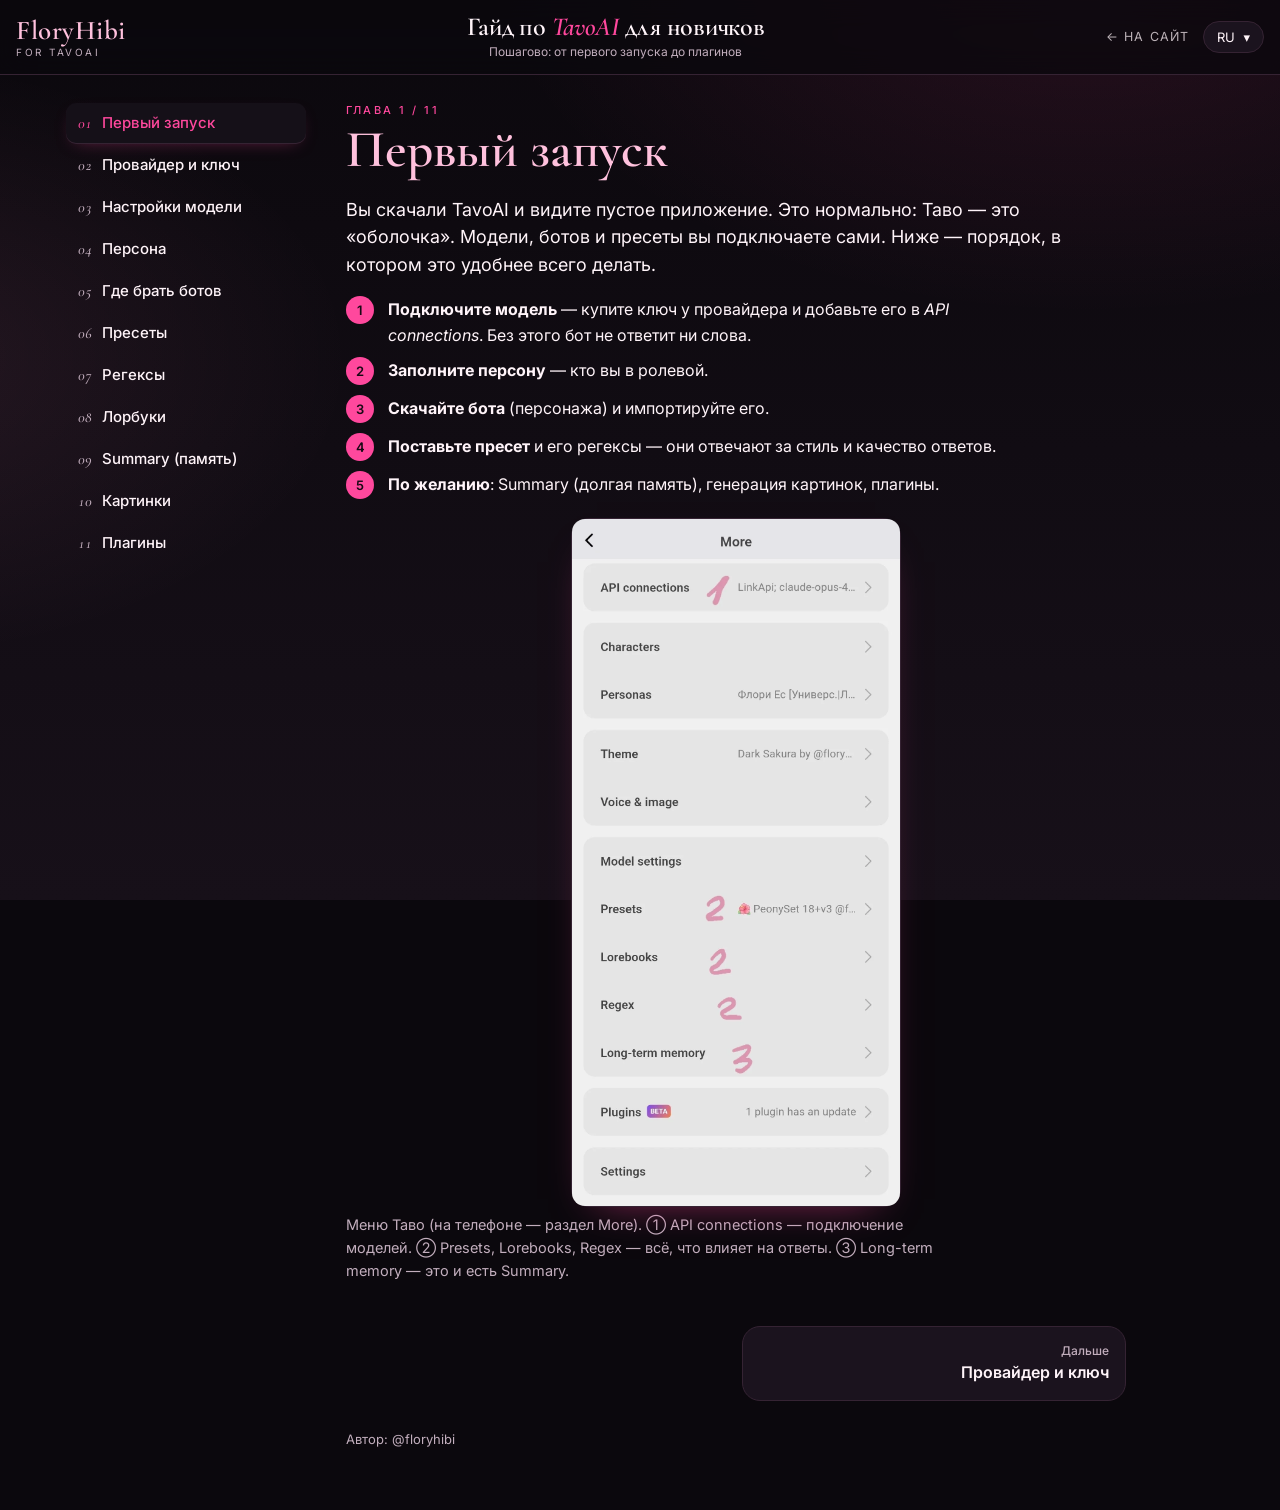
==== commit 8557e9ce: "Rebuild FloryHibi as a neon TavoAI catalog" ====
--- a/guide.html
+++ b/guide.html
@@ -1,695 +1,686 @@
-<!DOCTYPE html>
-<html lang="ru"><head>
-<meta charset="UTF-8"><meta name="viewport" content="width=device-width,initial-scale=1,viewport-fit=cover">
-<title>Гайд по TavoAI для новичков · FloryHibi</title>
-<meta name="description" content="Пошаговый гайд по TavoAI для новичков: провайдер и ключ, персона, боты, пресеты, регексы, лорбуки, память, картинки и плагины.">
-<link rel="icon" href="data:image/svg+xml,<svg xmlns='http://www.w3.org/2000/svg' viewBox='0 0 100 100'><text y='.9em' font-size='90'>🌸</text></svg>">
-<link rel="preconnect" href="https://fonts.googleapis.com">
-<link href="https://fonts.googleapis.com/css2?family=Cormorant+Garamond:ital,wght@0,400;0,500;0,600;1,400;1,500&family=Inter:wght@400;500;600&family=Noto+Sans+SC:wght@400;600&display=swap" rel="stylesheet">
-</head><body data-palette="peony">
-
-<style>
-/* Layout: sticky top bar (brand + language), chapter rail on the left, one chapter at a time; screenshots carry numbered pins with arrows */
-body[data-palette="peony"]{--acc:#d9759b;--acc2:#e89bb8;--acc3:#f3c6d6;--deep:#8d4a63}
-body[data-palette="jade"]{--acc:#4c9b7f;--acc2:#6fb89d;--acc3:#c4e2d4;--deep:#2f6b54}
-body[data-palette="immortal"]{--acc:#b78a4e;--acc2:#d4af74;--acc3:#eedcb9;--deep:#7a2e3f}
-body.dark[data-palette="peony"]{--acc:#c97898;--acc2:#e0a0ba;--acc3:#5a3346;--deep:#e0a0ba}
-body.dark[data-palette="jade"]{--acc:#6fbf9f;--acc2:#8fd4ba;--acc3:#2c4a3e;--deep:#8fd4ba}
-body.dark[data-palette="immortal"]{--acc:#cfa465;--acc2:#e2c48d;--acc3:#4d3a24;--deep:#e2c48d}
-body{--bg:#fcf7f9;--bg2:#f5e4ea;--surface:rgba(255,255,255,.55);--solid:#fff;--line:rgba(141,74,99,.16);
-  --text:#432533;--muted:#9a7281;--accent-ink:#fff;color-scheme:light}
-body.dark{--bg:#171215;--bg2:#21191e;--surface:rgba(48,32,39,.55);--solid:#241a20;--line:rgba(255,255,255,.1);
-  --text:#f2dde5;--muted:#c39fae;--accent-ink:#1a0f14;color-scheme:dark}
-body{--ink:var(--text);--accent:var(--acc);--lilac:var(--deep);
-  --tip:color-mix(in srgb,var(--acc3) 30%,var(--solid));
-  --alert:color-mix(in srgb,#e0567a 10%,var(--solid));--alert-line:color-mix(in srgb,#e0567a 40%,transparent);
-  --code:color-mix(in srgb,var(--acc) 10%,var(--solid));
-  --display:"Cormorant Garamond","Noto Sans SC",serif;
-  --body:"Inter","Noto Sans SC",system-ui,-apple-system,"Segoe UI",sans-serif;
-  --mono:ui-monospace,"Cascadia Mono",Consolas,monospace}
-*{box-sizing:border-box}
-[hidden]{display:none!important}
-body{background:var(--bg);color:var(--ink);font:400 16px/1.6 var(--body);
-  background-image:radial-gradient(60rem 30rem at 100% -10%,color-mix(in srgb,var(--accent) 14%,transparent),transparent 70%),
-  radial-gradient(40rem 30rem at -10% 110%,color-mix(in srgb,var(--lilac) 12%,transparent),transparent 70%);background-attachment:fixed}
-body::before{content:"";position:fixed;inset:0 0 auto;height:env(safe-area-inset-top,0px);z-index:10;background:var(--bg)}
-a{color:var(--accent)}
-:focus-visible{outline:2px solid var(--lilac);outline-offset:2px;border-radius:6px}
-.top{position:sticky;top:env(safe-area-inset-top,0px);z-index:5;backdrop-filter:blur(14px);-webkit-backdrop-filter:blur(14px);
-  background:color-mix(in srgb,var(--bg) 78%,transparent);border-bottom:1px solid var(--line)}
-.top .in{max-width:1180px;margin:0 auto;display:flex;align-items:center;gap:16px;flex-wrap:wrap;
-  padding-block:12px;padding-left:max(16px,env(safe-area-inset-left,0px));padding-right:max(16px,env(safe-area-inset-right,0px))}
-.brand{display:flex;flex-direction:column;min-width:0;flex:1}
-.brand h1{font:700 clamp(17px,2.4vw,22px)/1.2 var(--display);margin:0;letter-spacing:-.01em;text-wrap:balance}
-.brand h1 em{font-style:normal;color:var(--accent)}
-.brand p{margin:0;color:var(--muted);font-size:13px}
-.langs-old{display:flex;gap:2px;padding:3px;border:1px solid var(--line);border-radius:999px;background:var(--surface)}
-.langs button{border:0;background:none;color:var(--muted);font:600 13px var(--body);padding:6px 12px;border-radius:999px;cursor:pointer}
-.langs button[aria-pressed="true"]{background:var(--accent);color:var(--accent-ink)}
-.wrap{max-width:1180px;margin:0 auto;display:grid;grid-template-columns:240px minmax(0,1fr);gap:40px;
-  padding-block:28px 60px;padding-left:max(16px,env(safe-area-inset-left,0px));padding-right:max(16px,env(safe-area-inset-right,0px))}
-.toc{position:sticky;top:calc(env(safe-area-inset-top,0px) + 92px);align-self:start;display:flex;flex-direction:column;gap:2px}
-.toc a{display:flex;gap:10px;align-items:baseline;padding:8px 12px;border-radius:10px;color:var(--ink);text-decoration:none;font-weight:500;font-size:15px}
-.toc a .n{font:500 11px var(--display);color:var(--muted);font-variant-numeric:tabular-nums}
-.toc a:hover{background:var(--surface)}
-.toc a[aria-current="true"]{background:var(--solid);box-shadow:0 1px 0 var(--line),0 6px 18px -10px color-mix(in srgb,var(--accent) 50%,transparent);color:var(--accent)}
-.toc a[aria-current="true"] .n{color:var(--accent)}
-main{min-width:0}
-.chap{max-width:780px}
-.eyebrow{margin:0 0 6px;font:500 12px var(--display);letter-spacing:.08em;text-transform:uppercase;color:var(--lilac)}
-.chap h2{font:700 clamp(26px,4vw,38px)/1.15 var(--display);margin:0 0 18px;letter-spacing:-.02em;text-wrap:balance}
-.chap h3{font:700 18px/1.3 var(--display);margin:34px 0 10px;text-wrap:balance}
-.lead{font-size:18px;line-height:1.55;max-width:65ch}
-.chap p,.chap li{max-width:68ch}
-.steps{counter-reset:s;list-style:none;padding:0;display:flex;flex-direction:column;gap:10px}
-.steps li{counter-increment:s;position:relative;padding-left:42px;min-height:28px}
-.steps li::before{content:counter(s);position:absolute;left:0;top:-1px;display:grid;place-items:center;width:28px;height:28px;border-radius:50%;
-  background:var(--accent);color:var(--accent-ink);font:700 13px var(--display)}
-.kv{padding-left:20px;display:flex;flex-direction:column;gap:8px}
-.kv li::marker{color:var(--accent)}
-.shot{margin:18px 0 6px}
-.zoom{position:relative;display:block;width:100%;padding:0;border:1px solid var(--line);border-radius:14px;overflow:visible;cursor:zoom-in;background:var(--solid);
-  box-shadow:0 18px 40px -26px color-mix(in srgb,var(--accent) 60%,transparent)}
-.zoom img{display:block;width:100%;height:auto;border-radius:13px}
-.shot.small{max-width:380px;margin-inline:auto}
-.shot.tall{max-width:330px;margin-inline:auto}
-.pair .shot.tall{max-width:330px;width:100%}
-.pair{display:grid;grid-template-columns:repeat(auto-fit,minmax(min(260px,100%),1fr));gap:16px;align-items:start}
-.pair .shot{margin:10px 0}
-.cap{color:var(--muted);font-size:14.5px;margin-top:6px}
-/* pins */
-.pin{position:absolute;width:0;height:0;pointer-events:none}
-.pin i{position:absolute;left:-9px;top:-9px;width:18px;height:18px;border-radius:50%;border:3px solid var(--accent);
-  background:color-mix(in srgb,var(--accent) 25%,transparent);animation:pulse 2s ease-out infinite}
-.pin b{position:absolute;width:28px;height:28px;border-radius:50%;display:grid;place-items:center;background:var(--accent);color:var(--accent-ink);
-  font:700 13px var(--display);box-shadow:0 3px 10px rgba(0,0,0,.25)}
-.pin::after{content:"";position:absolute;height:3px;background:var(--accent);border-radius:2px}
-.pin.r b{left:38px;top:-14px}.pin.r::after{left:9px;top:-1.5px;width:30px}
-.pin.l b{left:-66px;top:-14px}.pin.l::after{left:-39px;top:-1.5px;width:30px}
-@keyframes pulse{0%{box-shadow:0 0 0 0 color-mix(in srgb,var(--accent) 55%,transparent)}100%{box-shadow:0 0 0 14px transparent}}
-@media (prefers-reduced-motion:reduce){.pin i{animation:none}}
-@media (max-width:560px){.pin b{width:22px;height:22px;font-size:11px;top:-11px!important}.pin.r b{left:28px}.pin.l b{left:-50px}.pin.r::after{width:20px}.pin.l::after{left:-29px;width:20px}}
-/* boxes */
-.provs{display:grid;grid-template-columns:repeat(auto-fit,minmax(min(300px,100%),1fr));gap:12px;margin:18px 0}
-.prov{background:var(--surface);border:1px solid var(--line);border-radius:14px;padding:14px 16px;min-width:0}
-.prov-h{display:flex;justify-content:space-between;align-items:center;gap:8px;flex-wrap:wrap}
-.prov-h b{font:700 16px var(--display)}
-.tag{font-size:12px;font-weight:600;padding:2px 9px;border-radius:999px;background:color-mix(in srgb,var(--lilac) 16%,transparent);color:var(--lilac)}
-.prov-u{font-size:14px;margin-top:2px}
-.prov p{margin:8px 0 0;font-size:15px}
-.alert,.tip{border-radius:14px;padding:14px 16px;margin:18px 0;max-width:68ch}
-.alert{background:var(--alert);border:1px solid var(--alert-line)}
-.tip{background:var(--tip);border:1px solid color-mix(in srgb,var(--lilac) 30%,transparent)}
-.note{font-size:14.5px;color:var(--muted)}
-code{font-family:var(--mono);font-size:.9em;background:var(--code);padding:1px 6px;border-radius:5px;overflow-wrap:anywhere}
-.ex{font:14px/1.6 var(--mono);background:var(--code);border-radius:12px;padding:14px 16px;white-space:pre-wrap;max-width:68ch;overflow-x:auto}
-.chips{display:flex;flex-wrap:wrap;gap:8px;margin:8px 0}
-.chips a{padding:4px 12px;border:1px solid var(--line);border-radius:999px;background:var(--surface);text-decoration:none;font-size:14px}
-.ba{display:grid;grid-template-columns:repeat(auto-fit,minmax(min(260px,100%),1fr));gap:12px;margin:16px 0}
-.ba>div{background:var(--surface);border:1px solid var(--line);border-radius:14px;padding:12px 14px;min-width:0}
-.lbl{display:block;font:500 11px var(--display);letter-spacing:.08em;text-transform:uppercase;color:var(--muted);margin-bottom:8px}
-.plaque{display:inline-block;padding:8px 14px;border-radius:12px;background:linear-gradient(135deg,color-mix(in srgb,var(--accent) 22%,var(--solid)),color-mix(in srgb,var(--lilac) 22%,var(--solid)));
-  border:1px solid color-mix(in srgb,var(--accent) 35%,transparent);font-weight:600;font-size:14px}
-.pager{display:grid;grid-template-columns:1fr 1fr;gap:12px;margin-top:44px}
-.pg{display:flex;flex-direction:column;padding:14px 16px;border:1px solid var(--line);border-radius:14px;background:var(--surface);text-decoration:none;color:var(--ink);font-weight:600}
-.pg small{color:var(--muted);font-weight:500;font-size:12px}
-.pg.next{text-align:right}
-.pg:hover{border-color:var(--accent)}
-footer{color:var(--muted);font-size:13px;margin-top:28px}
-.lb{position:fixed;inset:0;z-index:20;background:rgba(20,8,14,.82);display:grid;place-items:center;padding:max(16px,env(safe-area-inset-top,0px)) max(16px,env(safe-area-inset-right,0px)) max(16px,env(safe-area-inset-bottom,0px)) max(16px,env(safe-area-inset-left,0px));cursor:zoom-out}
-.lb .zoom{max-width:min(1400px,100%);cursor:zoom-out;box-shadow:none}
-@media (max-width:860px){
-  .wrap{grid-template-columns:minmax(0,1fr);gap:18px;padding-block:14px 48px}
-  .toc{position:static;flex-direction:row;overflow-x:auto;gap:6px;padding-bottom:6px;scrollbar-width:none}
-  .toc a{flex:none;border:1px solid var(--line);background:var(--surface);font-size:14px;padding:6px 12px}
-  .lead{font-size:17px}
-}
-
-/* ---- site look ---- */
-body{transition:background .4s,color .4s;background-image:
-  radial-gradient(1000px 600px at 85% -5%,color-mix(in srgb,var(--acc) 12%,transparent),transparent 60%),
-  radial-gradient(800px 500px at -10% 40%,color-mix(in srgb,var(--acc2) 9%,transparent),transparent 60%),
-  linear-gradient(var(--bg),var(--bg2));background-attachment:fixed;margin:0}
-.chap h2{font-weight:600;font-size:clamp(34px,5vw,52px);line-height:1.05;letter-spacing:0;color:var(--deep)}
-.chap h3{font-weight:600;font-size:25px;color:var(--deep)}
-.eyebrow,.lbl{font-family:var(--body);letter-spacing:2.5px;font-size:11px;color:var(--acc)}
-.toc a .n{font-family:var(--display);font-size:15px;font-style:italic}
-.steps li::before,.pin b{font-family:var(--body);font-weight:600}
-.prov-h b{font-size:21px;font-weight:600}
-.tag{background:color-mix(in srgb,var(--acc) 14%,transparent);color:var(--deep)}
-.prov,.ba>div,.pg,.zoom{border-radius:18px}
-.pg:hover,.chips a:hover{border-color:var(--acc)}
-.top{background:color-mix(in srgb,var(--bg) 78%,transparent)}
-.top .in{max-width:1280px;padding-block:0;height:74px;flex-wrap:nowrap}
-.logo{display:flex;flex-direction:column;line-height:1;text-decoration:none;flex:none}
-.logo .lg{font-family:'Cormorant Garamond',serif;font-weight:600;font-size:27px;color:var(--deep);letter-spacing:.5px}
-.logo small{font-size:10px;letter-spacing:2.5px;text-transform:uppercase;color:var(--muted);margin-top:3px}
-.brand{align-items:center;text-align:center}
-.brand h1{font:600 clamp(18px,2.4vw,26px)/1.1 var(--display);color:var(--text)}
-.brand h1 em{font-style:italic}
-.brand p{font-size:12px}
-.tools{display:flex;align-items:center;gap:8px;flex:none}
-.dd{position:relative}
-.dd-btn{display:flex;align-items:center;gap:8px;border:1px solid var(--line);border-radius:999px;padding:7px 13px;font:13px var(--body);
-  background:var(--surface);color:var(--text);cursor:pointer}
-.dd-btn:hover{border-color:var(--acc)}
-.sw{width:13px;height:13px;border-radius:50%;display:inline-block}
-.sw-peony{background:linear-gradient(135deg,#d9759b,#f3c6d6)}.sw-jade{background:linear-gradient(135deg,#4c9b7f,#c4e2d4)}.sw-immortal{background:linear-gradient(135deg,#b78a4e,#eedcb9)}
-.dd-menu{position:absolute;top:calc(100% + 10px);right:0;min-width:160px;background:var(--solid);border:1px solid var(--line);border-radius:16px;padding:6px;display:none;
-  box-shadow:0 20px 60px rgba(0,0,0,.15);z-index:200}
-.dd-menu.open{display:block}
-.dd-menu button{display:flex;align-items:center;gap:10px;width:100%;border:0;background:transparent;color:var(--text);padding:9px 12px;border-radius:10px;font:14px var(--body);text-align:left;cursor:pointer}
-.dd-menu button:hover{background:color-mix(in srgb,var(--acc) 12%,transparent)}
-.dd-menu button.on{color:var(--acc);font-weight:600}
-.theme-pill{display:flex;border:1px solid var(--line);border-radius:999px;overflow:hidden;background:var(--surface)}
-.theme-pill button{border:0;background:transparent;padding:7px 12px;font-size:14px;color:var(--muted);cursor:pointer}
-.theme-pill button.on{background:var(--text);color:var(--bg)}
-.home{font-size:12.5px;letter-spacing:1.2px;text-transform:uppercase;color:var(--text);opacity:.72;text-decoration:none;margin-right:6px;white-space:nowrap}
-.home:hover{opacity:1;color:var(--acc)}
-.toc{top:96px}
-@media (max-width:860px){.brand{display:none}.top .in{justify-content:space-between}.home{display:none}}
-@media (max-width:420px){#palName{display:none}.logo .lg{font-size:23px}}
-</style>
-
-<header class="top"><div class="in">
-  <a class="logo" href="./"><span class="lg">FloryHibi</span><small>for TavoAI</small></a>
-  <div class="brand"><h1 id="t"></h1><p id="s"></p></div>
-  <div class="tools">
-    <a class="home" id="home" href="./"></a>
-    <div class="dd"><button class="dd-btn" type="button" onclick="toggleDD('palDD',event)"><span class="sw sw-peony" id="palSw"></span><span id="palName">Peony</span>▾</button>
-      <div class="dd-menu" id="palDD">
-        <button type="button" data-p="peony" onclick="setPalette('peony')"><span class="sw sw-peony"></span>🌸 Peony</button>
-        <button type="button" data-p="jade" onclick="setPalette('jade')"><span class="sw sw-jade"></span>🌿 Jade</button>
-        <button type="button" data-p="immortal" onclick="setPalette('immortal')"><span class="sw sw-immortal"></span>🌙 Immortal</button>
-      </div></div>
-    <div class="dd"><button class="dd-btn" type="button" onclick="toggleDD('langDD',event)"><span id="langName">RU</span>▾</button>
-      <div class="dd-menu langs" id="langDD">
-        <button type="button" data-set="ru">Русский</button><button type="button" data-set="en">English</button><button type="button" data-set="zh">中文</button>
-      </div></div>
-    <div class="theme-pill"><button type="button" id="tLight" class="on" onclick="setTheme(false)" aria-label="Light">☼</button><button type="button" id="tDark" onclick="setTheme(true)" aria-label="Dark">☾</button></div>
-  </div>
-</div></header>
-<div class="wrap">
-  <div><nav class="toc" data-l="ru" aria-label="Главы" hidden><a href="#start" data-id="start"><span class="n">01</span>Первый запуск</a><a href="#api" data-id="api"><span class="n">02</span>Провайдер и ключ</a><a href="#model" data-id="model"><span class="n">03</span>Настройки модели</a><a href="#persona" data-id="persona"><span class="n">04</span>Персона</a><a href="#bots" data-id="bots"><span class="n">05</span>Где брать ботов</a><a href="#presets" data-id="presets"><span class="n">06</span>Пресеты</a><a href="#regex" data-id="regex"><span class="n">07</span>Регексы</a><a href="#lore" data-id="lore"><span class="n">08</span>Лорбуки</a><a href="#summary" data-id="summary"><span class="n">09</span>Summary (память)</a><a href="#images" data-id="images"><span class="n">10</span>Картинки</a><a href="#plugins" data-id="plugins"><span class="n">11</span>Плагины</a></nav><nav class="toc" data-l="en" aria-label="Chapters" hidden><a href="#start" data-id="start"><span class="n">01</span>First launch</a><a href="#api" data-id="api"><span class="n">02</span>Provider & key</a><a href="#model" data-id="model"><span class="n">03</span>Model settings</a><a href="#persona" data-id="persona"><span class="n">04</span>Persona</a><a href="#bots" data-id="bots"><span class="n">05</span>Finding bots</a><a href="#presets" data-id="presets"><span class="n">06</span>Presets</a><a href="#regex" data-id="regex"><span class="n">07</span>Regexes</a><a href="#lore" data-id="lore"><span class="n">08</span>Lorebooks</a><a href="#summary" data-id="summary"><span class="n">09</span>Summary (memory)</a><a href="#images" data-id="images"><span class="n">10</span>Images</a><a href="#plugins" data-id="plugins"><span class="n">11</span>Plugins</a></nav><nav class="toc" data-l="zh" aria-label="章节" hidden><a href="#start" data-id="start"><span class="n">01</span>首次启动</a><a href="#api" data-id="api"><span class="n">02</span>服务商与密钥</a><a href="#model" data-id="model"><span class="n">03</span>模型设置</a><a href="#persona" data-id="persona"><span class="n">04</span>人设</a><a href="#bots" data-id="bots"><span class="n">05</span>角色卡下载</a><a href="#presets" data-id="presets"><span class="n">06</span>预设</a><a href="#regex" data-id="regex"><span class="n">07</span>正则</a><a href="#lore" data-id="lore"><span class="n">08</span>世界书</a><a href="#summary" data-id="summary"><span class="n">09</span>总结（记忆）</a><a href="#images" data-id="images"><span class="n">10</span>生图</a><a href="#plugins" data-id="plugins"><span class="n">11</span>插件</a></nav></div>
-  <main><section class="chap" data-l="ru" data-id="start" lang="ru" hidden><p class="eyebrow">Глава 1 / 11</p><h2>Первый запуск</h2><p class="lead">Вы скачали TavoAI и видите пустое приложение. Это нормально: Таво — это «оболочка». Модели, ботов и пресеты вы подключаете сами. Ниже — порядок, в котором это удобнее всего делать.</p>
-<ol class="steps">
-<li><b>Подключите модель</b> — купите ключ у провайдера и добавьте его в <i>API connections</i>. Без этого бот не ответит ни слова.</li>
-<li><b>Заполните персону</b> — кто вы в ролевой.</li>
-<li><b>Скачайте бота</b> (персонажа) и импортируйте его.</li>
-<li><b>Поставьте пресет</b> и его регексы — они отвечают за стиль и качество ответов.</li>
-<li><b>По желанию</b>: Summary (долгая память), генерация картинок, плагины.</li>
-</ol>
-<figure class="shot tall"><button class="zoom" type="button" aria-label="zoom"><img data-k="m-more" width="1080" height="2259" alt="" loading="lazy"></button></figure>
-<p class="cap">Меню Таво (на телефоне — раздел More). ① API connections — подключение моделей. ② Presets, Lorebooks, Regex — всё, что влияет на ответы. ③ Long-term memory — это и есть Summary.</p><div class="pager"><span></span><a class="pg next" href="#api"><small>Дальше</small>Провайдер и ключ</a></div></section><section class="chap" data-l="ru" data-id="api" lang="ru" hidden><p class="eyebrow">Глава 2 / 11</p><h2>Провайдер и ключ</h2><p class="lead">Провайдер продаёт доступ к моделям (Claude, Gemini, GPT, DeepSeek и другим). Вы платите ему, получаете <b>API-ключ</b> и вставляете его в Таво.</p>
-<p>Есть два типа оплаты. <b>Подписка</b>: фиксированная сумма в месяц. <b>PayAsYouGo</b>: платите за каждое сообщение, сколько наролили — столько и списали.</p>
-<div class="provs">
-<div class="prov"><div class="prov-h"><b>LiteRouter</b><span class="tag">подписка</span></div><div class="prov-u"><a href="https://literouter.com/" target="_blank" rel="noopener">literouter.com</a></div><p>Один из самых дешёвых провайдеров, подписки разные. Чем дешевле подписка, тем глупее модель (по наблюдениям автора гайда). Из России — только через посредника.</p></div>
-<div class="prov"><div class="prov-h"><b>OpenRouter</b><span class="tag">PayAsYouGo</span></div><div class="prov-u"><a href="https://openrouter.ai/" target="_blank" rel="noopener">openrouter.ai</a></div><p>Доступ к официальным моделям. Очень дорого, подписок нет: ролишь — платишь. Без посредника не оплатить.</p></div>
-<div class="prov"><div class="prov-h"><b>Rout.My</b><span class="tag">подписка</span></div><div class="prov-u"><a href="https://rout.my/" target="_blank" rel="noopener">rout.my</a></div><p>Качество моделей близко к OpenRouter. Подписка с Opus стоит 4900 — дорого. В последнее время провайдер иногда лежал.</p></div>
-<div class="prov"><div class="prov-h"><b>ElectronHub</b><span class="tag">подписка + PayAsYouGo</span></div><div class="prov-u"><a href="https://www.electronhub.ai/" target="_blank" rel="noopener">electronhub.ai</a></div><p>Есть оба варианта оплаты. Автор гайда сама не пользовалась, но его хвалят: ложится редко, качество моделей хорошее, подписки дороговаты.</p></div>
-</div>
-<div class="alert"><b>OpenRouter и VPN.</b> Если вы из России, заходите на сайт OpenRouter и ролите в Таво <b>только с включённым VPN</b>. Зайдёте без VPN — получите бан, и деньги никто не вернёт.</div>
-<p class="note">Если вы из России, для оплаты почти всех провайдеров нужен посредник: российские карты они не принимают.</p>
-<h3>Как добавить ключ в Таво</h3>
-<div class="pair"><figure class="shot tall"><button class="zoom" type="button" aria-label="zoom"><img data-k="m-api" width="1080" height="2252" alt="" loading="lazy"></button></figure><figure class="shot tall"><button class="zoom" type="button" aria-label="zoom"><img data-k="m-create" width="1080" height="1077" alt="" loading="lazy"></button></figure></div>
-<p class="cap">API connections → кнопка <b>Create</b> в правом верхнем углу. Выберите <b>New API connection</b>. Router нужен, только если хотите объединить несколько подключений.</p>
-<div class="pair"><figure class="shot tall"><button class="zoom" type="button" aria-label="zoom"><img data-k="m-platforms" width="1080" height="2256" alt="" loading="lazy"></button></figure><figure class="shot tall"><button class="zoom" type="button" aria-label="zoom"><img data-k="m-new" width="1080" height="2255" alt="" loading="lazy"></button></figure></div>
-<p class="cap">Для OpenRouter есть готовая платформа в списке. Для LiteRouter, Rout.My, ElectronHub и большинства других выбирайте один из вариантов <b>Custom</b>. Чаще всего подходит <b>Custom (OpenAI-compatible)</b>; если провайдер в инструкции пишет Anthropic- или Gemini-compatible, берите его.</p>
-<p class="cap">⑤ <b>API base URL</b> — адрес из личного кабинета провайдера (обычно заканчивается на <code>/v1</code>). ⑥ <b>API key</b> — ваш ключ. ⑦ <b>Model</b> — список подтянется сам, выберите модель. ⑧ <b>Save</b>.</p>
-<p class="note">Никому не показывайте свой ключ и не выкладывайте скриншоты с ним: по нему можно потратить ваши деньги.</p><div class="pager"><a class="pg prev" href="#start"><small>Назад</small>Первый запуск</a><a class="pg next" href="#model"><small>Дальше</small>Настройки модели</a></div></section><section class="chap" data-l="ru" data-id="model" lang="ru" hidden><p class="eyebrow">Глава 3 / 11</p><h2>Настройки модели</h2><p class="lead">У каждого подключения есть свои параметры генерации. Откройте подключение в API connections и нажмите шестерёнку в правом верхнем углу.</p>
-<div class="pair"><figure class="shot tall"><button class="zoom" type="button" aria-label="zoom"><img data-k="m-edit" width="1080" height="2195" alt="" loading="lazy"></button></figure><figure class="shot tall"><button class="zoom" type="button" aria-label="zoom"><img data-k="m-params" width="1080" height="2256" alt="" loading="lazy"></button></figure></div>
-<p class="cap">Слева — шестерёнка в Edit API (ключ замазан). Справа — API Parameters: здесь настройки автора гайда для Claude Opus.</p>
-<ul class="kv">
-<li><b>Temperature</b> — «креативность». Ниже — предсказуемо и по сценарию, выше — фантазийно, но больше бреда.</li>
-<li><b>Top-P</b> — насколько разнообразны варианты, из которых модель выбирает слова.</li>
-<li><b>Frequency penalty</b> — штраф за повтор слов. Выше — богаче лексика, меньше одинаковых фраз.</li>
-<li><b>Presence penalty</b> — выше значит модель охотнее уходит в новые темы вместо того, чтобы крутиться вокруг одной.</li>
-</ul>
-<div class="tip"><b>Что важнее.</b> Параметры подключения перекрывают глобальные (<i>Model settings</i> в меню). Если здесь ничего не задано, берутся глобальные. Хороший пресет обычно сам подсказывает значения.</div>
-<p class="note">В глобальных Model settings также есть <b>Memory</b> — сколько последних сообщений видит модель (больше — лучше помнит, но дороже), и <b>Max response tokens</b> — максимальная длина ответа (слишком мало — ответ оборвётся).</p><div class="pager"><a class="pg prev" href="#api"><small>Назад</small>Провайдер и ключ</a><a class="pg next" href="#persona"><small>Дальше</small>Персона</a></div></section><section class="chap" data-l="ru" data-id="persona" lang="ru" hidden><p class="eyebrow">Глава 4 / 11</p><h2>Персона</h2><p class="lead">Персона — это вы в ролевой. Бот читает её, чтобы знать, к кому обращается: имя, внешность, характер, роль в сюжете.</p>
-<figure class="shot tall"><button class="zoom" type="button" aria-label="zoom"><img data-k="m-personas" width="1080" height="2248" alt="" loading="lazy"></button></figure>
-<p class="cap">Personas → <b>Create</b>. Персон может быть много — под разные истории. Отметка <i>Default</i> показывает, какая включена.</p>
-<h3>Как заполнить</h3>
-<ul class="kv">
-<li><b>Имя и возраст.</b> Бот будет обращаться к вам по имени.</li>
-<li><b>Внешность.</b> Рост, волосы, глаза, стиль одежды — 2–4 предложения, без романа.</li>
-<li><b>Характер.</b> Пара ключевых черт и как вы обычно себя ведёте.</li>
-<li><b>Роль в сюжете.</b> Кто вы этому персонажу: студентка, соседка, коллега. Удобно делать отдельную персону под каждого бота.</li>
-</ul>
-<div class="tip"><b>Пишите персону на английском</b>, даже если ролите на русском: английский текст занимает меньше токенов, а значит каждое сообщение дешевле.</div>
-<pre class="ex">Name: Es Flory.
-Age: 22.
-Date of birth: October 8.
-Zodiac sign: Libra.
-Nationality: Russian-Japanese.
-Place of birth: Saint Petersburg, Russia.
-Place of residence: Suburbs.
-Profession: 4th-year university student (Architecture and Design) + owner of a small pet supplies store.
-Scent: jasmine + peach.
-
-• Personality: Ambitious + relaxed but attentive + charismatic + elegant + LOVES children and gets along extremely well with teenagers + friendly + gentle + strategically minded + devoted to her work + radiates softness and confidence + knows how to support and encourage others + never gives up + mysterious + workaholic + warm and open + knows how to joke and create a cozy atmosphere in conversation + highly perceptive of other people's moods + notices small details + capable of calculating the consequences of her decisions + independent + patient + can become sharp and cold when she is underestimated, used, or controlled + does not tolerate violations of her personal boundaries.
-
-Appearance: Height: 168 cm + weight: 63 kg + plump, soft, feminine, yet toned body + long legs + narrow waist + firm, rounded hips + large but proportionate breasts + well-groomed, very pale skin with a natural glow + green almond-shaped eyes + large, expressive green eyes + very long hair reaching below her waist + slightly wavy hair with some naturally curling strands + babypink hair, a delicate pastel-pink shade with richer pink highlights + hair is thick, soft, airy, and voluminous + a small beauty mark above her right eyebrow + heart-shaped face + full lips + expressive eyebrows + the energy of a calm, confident, and envelopingly gentle woman + makeup focused on glowing skin, a soft blush, expressive eyelashes, and natural pink lips.</pre><div class="pager"><a class="pg prev" href="#model"><small>Назад</small>Настройки модели</a><a class="pg next" href="#bots"><small>Дальше</small>Где брать ботов</a></div></section><section class="chap" data-l="ru" data-id="bots" lang="ru" hidden><p class="eyebrow">Глава 5 / 11</p><h2>Где брать ботов</h2><p class="lead">Бот (персонаж, карточка) — это файл PNG или JSON с описанием героя, первым сообщением и иногда лорбуком.</p>
-<h3>Где искать</h3>
-<ul class="kv">
-<li><b><a href="https://janitorai.com/" target="_blank" rel="noopener">janitorai.com</a></b> — огромный выбор, но качество очень разное: роза среди навоза. Скачивать оттуда нужно через datacat (ниже).</li>
-<li><b>Telegram-каналы ботоделов.</b> Боты этих авторов — с очень длинными и живыми ролевыми:
-<div class="chips"><a href="https://t.me/SinnersBasement" target="_blank" rel="noopener">t.me/SinnersBasement</a> <a href="https://t.me/murxaibot" target="_blank" rel="noopener">t.me/murxaibot</a> <a href="https://t.me/chromek1djai" target="_blank" rel="noopener">t.me/chromek1djai</a></div></li>
-</ul>
-<h3>Как скачать бота с JanitorAI</h3>
-<ol class="steps">
-<li>Откройте <a href="https://datacat.run/fresh" target="_blank" rel="noopener">datacat.run/fresh</a>.</li>
-<li>В меню <b>Characters</b> нажмите <b>Explore Characters</b> и введите имя бота.</li>
-<li>На странице бота нажмите <b>Download</b> и выберите <b>PNG</b> (или ZIP, если хотите сразу с лорбуками и скриптами).</li>
-</ol>
-<div class="pair"><figure class="shot small"><button class="zoom" type="button" aria-label="zoom"><img data-k="datacat-1" width="502" height="468" alt="" loading="lazy"></button></figure><figure class="shot small"><button class="zoom" type="button" aria-label="zoom"><img data-k="datacat-2" width="569" height="650" alt="" loading="lazy"></button></figure></div>
-<h3>Как добавить в Таво</h3>
-<figure class="shot tall"><button class="zoom" type="button" aria-label="zoom"><img data-k="m-chars" width="1080" height="2255" alt="" loading="lazy"></button></figure>
-<p class="cap">Characters → <b>Create</b> → импорт файла. Скачанный PNG можно импортировать как есть — карточка зашита прямо в картинку.</p><div class="pager"><a class="pg prev" href="#persona"><small>Назад</small>Персона</a><a class="pg next" href="#presets"><small>Дальше</small>Пресеты</a></div></section><section class="chap" data-l="ru" data-id="presets" lang="ru" hidden><p class="eyebrow">Глава 6 / 11</p><h2>Пресеты</h2><p class="lead">Пресет — набор инструкций для модели: как писать, от чьего лица, какой длины, что можно и что нельзя. Один и тот же бот на разных пресетах звучит совершенно по-разному.</p>
-<div class="tip"><b>SillyTavern и Таво.</b> Пресеты из SillyTavern спокойно встают в Таво. А вот пресеты из Таво встают в SillyTavern не всегда.</div>
-<h3>Где искать</h3>
-<ul class="kv">
-<li><b>Официальный Discord TavoAI</b> — <a href="https://discord.gg/rmbKcMeGn" target="_blank" rel="noopener">discord.gg/rmbKcMeGn</a>. Ветка <b>lorebook-presets-regex</b> — пресеты на английском, ветка <b>世界书-预设-正则分享</b> — на китайском. Всё сделано именно под Таво.</li>
-<li><b>Discord ✦AI Presets✦</b> — <a href="https://discord.gg/PpHrcJGVH" target="_blank" rel="noopener">discord.gg/PpHrcJGVH</a>. Раздел <b>presets</b>: пресеты на английском и русском, для Таво и SillyTavern, плюс промпты, расширения и гайды.</li>
-<li><b>Telegram-каналы русскоязычных креаторов.</b> Хвалят пресеты:
-<div class="chips"><a href="https://t.me/sillykamoi" target="_blank" rel="noopener">t.me/sillykamoi</a> <a href="https://t.me/ah_ah_shino4ka" target="_blank" rel="noopener">t.me/ah_ah_shino4ka</a></div>
-У sillykamoi есть отличный пресет под Claude и отдельный под GPT. Пресет Шино хорошо работает на Gemini.</li>
-</ul>
-<div class="pair"><figure class="shot small"><button class="zoom" type="button" aria-label="zoom"><img data-k="dc-tavo" width="409" height="455" alt="" loading="lazy"></button></figure><figure class="shot small"><button class="zoom" type="button" aria-label="zoom"><img data-k="dc-aipresets" width="397" height="875" alt="" loading="lazy"></button></figure></div>
-<p class="cap">Слева — нужные ветки в Discord TavoAI. Справа — раздел presets в ✦AI Presets✦.</p>
-<h3>Как понять, какой пресет вам подходит</h3>
-<ul class="kv">
-<li><b>Под какую модель он писался.</b> Пресет под Claude на Gemini может работать хуже, и наоборот. Автор обычно пишет это в описании.</li>
-<li><b>Язык.</b> Русский пресет обычно даёт более живой русский текст.</li>
-<li><b>Плашки или чистый текст.</b> Некоторые пресеты добавляют HTML-плашки (статусы, телефон, мысли). Красиво, но тратит токены. Если устали — берите пресет без них.</li>
-<li><b>Попробуйте на одном и том же боте.</b> Сыграйте 5–10 сообщений на двух пресетах и сравните — это быстрее любых обзоров.</li>
-</ul>
-<h3>Установка и тогглы</h3>
-<div class="pair"><figure class="shot tall"><button class="zoom" type="button" aria-label="zoom"><img data-k="m-presets" width="1080" height="2256" alt="" loading="lazy"></button></figure><figure class="shot tall"><button class="zoom" type="button" aria-label="zoom"><img data-k="m-preset-edit" width="1080" height="2256" alt="" loading="lazy"></button></figure></div>
-<p class="cap">Presets → <b>Create</b> → импорт файла. Нажмите на пресет, чтобы открыть его. Внутри пресет разбит на тогглы. Переключатели включают и выключают отдельные тогглы (например, плашки или «мысли»). Карандаш — редактировать текст тоггла. Не забудьте <b>Save</b>.</p><div class="pager"><a class="pg prev" href="#bots"><small>Назад</small>Где брать ботов</a><a class="pg next" href="#regex"><small>Дальше</small>Регексы</a></div></section><section class="chap" data-l="ru" data-id="regex" lang="ru" hidden><p class="eyebrow">Глава 7 / 11</p><h2>Регексы</h2><p class="lead">Регекс (regex) — правило «найди и замени» для текста сообщений. Модель пишет служебный текст, а регекс превращает его в красивую плашку, прячет лишнее или чистит мусор.</p>
-<div class="ba"><div><span class="lbl">Модель написала</span><code>&lt;status&gt;Настроение: злится | Время: 23:10&lt;/status&gt;</code></div><div><span class="lbl">Вы видите</span><div class="plaque">Настроение: злится · 23:10</div></div></div>
-<ul class="kv">
-<li><b>Регексы идут в комплекте с пресетом.</b> Если пресет рисует плашки, автор почти всегда выкладывает рядом файл регексов. Без них вы увидите сырые теги.</li>
-<li><b>Импортируйте их вместе:</b> пресет — в Presets, регексы — в Regex.</li>
-<li><b>Не включайте регексы от разных пресетов одновременно</b> — они могут конфликтовать.</li>
-</ul>
-<figure class="shot tall"><button class="zoom" type="button" aria-label="zoom"><img data-k="m-regex" width="1080" height="2256" alt="" loading="lazy"></button></figure>
-<p class="cap">Regex → <b>Create</b> → импорт. Группы регексов; откройте группу, чтобы включить или выключить отдельные правила.</p><div class="pager"><a class="pg prev" href="#presets"><small>Назад</small>Пресеты</a><a class="pg next" href="#lore"><small>Дальше</small>Лорбуки</a></div></section><section class="chap" data-l="ru" data-id="lore" lang="ru" hidden><p class="eyebrow">Глава 8 / 11</p><h2>Лорбуки</h2><p class="lead">Лорбук — справочник мира: места, второстепенные персонажи, правила магии. Записи подставляются в запрос, только когда в чате звучит их ключевое слово, поэтому не тратят контекст зря.</p>
-<figure class="shot tall"><button class="zoom" type="button" aria-label="zoom"><img data-k="m-lore" width="1080" height="2255" alt="" loading="lazy"></button></figure>
-<p class="cap">Lorebooks → <b>Create</b> → импорт. Многие боты приходят со своим лорбуком — он подключится сам при импорте карточки.</p><div class="pager"><a class="pg prev" href="#regex"><small>Назад</small>Регексы</a><a class="pg next" href="#summary"><small>Дальше</small>Summary (память)</a></div></section><section class="chap" data-l="ru" data-id="summary" lang="ru" hidden><p class="eyebrow">Глава 9 / 11</p><h2>Summary (память)</h2><p class="lead">Модель видит только последние сообщения (см. Memory в настройках модели). Всё, что было раньше, она забывает. Summary — это краткий пересказ сюжета, который Таво пишет автоматически и подкладывает модели в каждый запрос.</p>
-<p>В Таво это раздел <b>Long-term memory</b>.</p>
-<figure class="shot tall"><button class="zoom" type="button" aria-label="zoom"><img data-k="m-memory" width="1080" height="2263" alt="" loading="lazy"></button></figure>
-<ul class="kv">
-<li><b>① Auto summarize</b> — каждые N сообщений Таво обновляет пересказ. 0 — выключено.</li>
-<li><b>② Memory limit</b> — сколько строк памяти хранить.</li>
-<li><b>③ Summary prompt</b> — инструкция, по которой пишется пересказ. Можно попросить писать по-русски и отмечать важные факты.</li>
-<li><b>④ Injection position / prompt</b> — куда и в каком виде пересказ вставляется в запрос.</li>
-</ul>
-<div class="tip"><b>Зачем это нужно.</b> В длинной ролевой без Summary бот забывает имена, обещания и события. С ним можно держать Memory поменьше и экономить, а сюжет не потеряется. Пересказ можно открыть в чате и поправить вручную.</div>
-<div class="alert"><b>ВАЖНО:</b> Summary можно не использовать вообще. На сайте <a href="https://hub.tavoai.dev/" target="_blank" rel="noopener">Tavo Hub</a> есть плагины, которые собирают лорбук по вашему РП-чату. В этом случае Summary вы <b>выключаете</b> (Auto summarize = 0) и используете плагин.</div>
-<p class="note"><b>Dedicated API</b> вверху позволяет писать пересказ отдельной, более дешёвой моделью.</p><div class="pager"><a class="pg prev" href="#lore"><small>Назад</small>Лорбуки</a><a class="pg next" href="#images"><small>Дальше</small>Картинки</a></div></section><section class="chap" data-l="ru" data-id="images" lang="ru" hidden><p class="eyebrow">Глава 10 / 11</p><h2>Картинки</h2><p class="lead">Выбор тут большой. Ниже — три основные модели для картинок, как подключить их к ролевой и где брать стили.</p>
-<h3>Модели</h3>
-<div class="provs">
-<div class="prov"><div class="prov-h"><b>NovelAI v4.5</b><span class="tag">аниме · 18+</span></div><div class="prov-u"></div><p>Аниме-модель, генерирует картинки 18+ без цензуры. Токен можно купить через <a href="https://t.me/naistera_blocks_bot" target="_blank" rel="noopener">@naistera_blocks_bot</a> в Telegram. Референсы не поддерживает.</p></div>
-<div class="prov"><div class="prov-h"><b>NovelAI v5</b><span class="tag">аниме · 18+</span></div><div class="prov-u"></div><p>Тоже без цензуры, но новее: больше стилей, до 20 персонажей на одной картинке, умеет комиксы. Купить можно по гайду в <a href="https://t.me/+L1AHxy0SPAA2Nzhi" target="_blank" rel="noopener">Telegram-чат @floryhibi</a> или на официальном сайте <a href="https://novelai.net/" target="_blank" rel="noopener">novelai.net/</a> (если вы не из России). Референсы не поддерживает.</p></div>
-<div class="prov"><div class="prov-h"><b>NanoBanana</b><span class="tag">реализм · digital art</span></div><div class="prov-u"></div><p>Умеет и в реализм, и в digital art. 18+ не генерирует. Поддерживает референсы — отлично подходит для РП без интим-сцен. Генерировать можно через <a href="https://t.me/naistera_blocks_bot" target="_blank" rel="noopener">@naistera_blocks_bot</a> или через своего провайдера, если он даёт доступ к NanoBanana (например, LinkAPI или RoutMy).</p></div>
-</div>
-<figure class="shot"><button class="zoom" type="button" aria-label="zoom"><img data-k="routmy-nb" width="1280" height="471" alt="" loading="lazy"></button></figure><figure class="shot"><button class="zoom" type="button" aria-label="zoom"><img data-k="linkapi-nb" width="1280" height="389" alt="" loading="lazy"></button></figure>
-<p class="cap">Модели NanoBanana у провайдеров. Сверху — Rout.My: gemini-3.1-flash-image-preview, gemini-3-pro-image (подписка PLUS), gemini-3.1-flash-lite-image (BASIC). Снизу — витрина LinkAPI: gemini-3-pro-image, gemini-3.1-flash-image, gemini-nano-banana-2.1.</p>
-<h3>Как подключить к ролевой (если вы из России)</h3>
-<p>Вы получили токен или ключ. Дальше два варианта.</p>
-<p><b>Вариант 1 — промпт и регекс от @floryhibi</b></p>
-<ol class="steps">
-<li>Зайдите в <a href="https://t.me/+L1AHxy0SPAA2Nzhi" target="_blank" rel="noopener">Telegram-чат @floryhibi</a>, откройте ветку <b>«Картинки»</b> и закреплённое сообщение.</li>
-<li>Там лежит промпт для пресета: он подходит для всех моделей генерации, плашка сама разберётся. Скачайте его.</li>
-<li>Откройте пресет, нажмите <b>Add</b>, вставьте скачанный промпт в поле и сохраните.</li>
-<li>Вернитесь к тому же закреплённому сообщению и скачайте <b>«Сцена by @floryhibi»</b>.</li>
-<li>В Tavo откройте <b>Regex</b> → <b>Import</b> и установите скачанный файл.</li>
-<li>Идите в чат с ботом и ролите. Появится плашка генерации картинок — введите нужные данные и нажмите <b>«Сгенерировать»</b>.</li>
-</ol>
-<p><b>Вариант 2 — плагин.</b> Найдите плагин для картинок на <a href="https://hub.tavoai.dev/" target="_blank" rel="noopener">Tavo Hub</a>. За чужие плагины автор гайда не отвечает — у каждого автора свои инструкции.</p>
-<h3>Где брать стили</h3>
-<p>Стили для NanoBanana и NovelAI разные — выбирайте на свой вкус.</p>
-<div class="provs">
-<div class="prov"><div class="prov-h"><b>NanoBanana</b></div><p><a href="https://ann22cadis.github.io/cadis-ai/" target="_blank" rel="noopener">Сайт Кадис</a> (<a href="https://t.me/cadis_ai" target="_blank" rel="noopener">t.me/cadis_ai</a>)<br><a href="https://moonnsy.github.io/moonnsypic/" target="_blank" rel="noopener">Сайт Мунси</a> (<a href="https://t.me/moonnsypic" target="_blank" rel="noopener">t.me/moonnsypic</a>)</p></div>
-<div class="prov"><div class="prov-h"><b>NovelAI</b></div><p><a href="https://floryhibi.ru/" target="_blank" rel="noopener">floryhibi.ru — стили для NovelAI v5 и v4.5</a><br><a href="https://t.me/+QxUHZWGQAx03Zjgy" target="_blank" rel="noopener">Telegram-канал Эсочки</a></p></div>
-</div><div class="pager"><a class="pg prev" href="#summary"><small>Назад</small>Summary (память)</a><a class="pg next" href="#plugins"><small>Дальше</small>Плагины</a></div></section><section class="chap" data-l="ru" data-id="plugins" lang="ru" hidden><p class="eyebrow">Глава 11 / 11</p><h2>Плагины</h2><p class="lead">Плагины добавляют в Таво новые функции: телефон внутри ролевой, дневник событий, трекеры, менеджер файлов и многое другое. Файлы плагинов имеют расширение <code>.tpg</code>.</p>
-<h3>Где скачивать</h3>
-<ul class="kv">
-<li><b>Tavo Hub</b> — <a href="https://hub.tavoai.dev/" target="_blank" rel="noopener">hub.tavoai.dev</a>. Главное и самое надёжное место.</li>
-<li><b>Telegram-каналы креаторов.</b> Большинство плагинов оттуда потом дублируются на Tavo Hub.</li>
-<li><b>Официальный Discord TavoAI</b> — <a href="https://discord.gg/rmbKcMeGn" target="_blank" rel="noopener">discord.gg/rmbKcMeGn</a>, ветка <b>插件分享</b>.</li>
-</ul>
-<figure class="shot tall"><button class="zoom" type="button" aria-label="zoom"><img data-k="m-plugins" width="1080" height="2082" alt="" loading="lazy"></button></figure>
-<p class="cap">Plugins → ① <b>Install</b> — установить скачанный <code>.tpg</code>. ② Баннер Tavo Plugin Hub ведёт в каталог. ③ Переключатель включает и выключает плагин; через ⋮ — настройки.</p>
-<p class="note">Ставьте плагины из проверенных источников: плагин работает внутри вашего приложения.</p><div class="pager"><a class="pg prev" href="#images"><small>Назад</small>Картинки</a><span></span></div></section><section class="chap" data-l="en" data-id="start" lang="en" hidden><p class="eyebrow">Chapter 1 / 11</p><h2>First launch</h2><p class="lead">You installed TavoAI and the app is empty. That's expected: Tavo is a shell. You bring the models, bots and presets yourself. Here is the order that works best.</p>
-<ol class="steps">
-<li><b>Connect a model</b>: buy a key from a provider and add it under <i>API connections</i>. Without it the bot can't reply at all.</li>
-<li><b>Fill in your persona</b>: who you are in the roleplay.</li>
-<li><b>Download a bot</b> (character) and import it.</li>
-<li><b>Install a preset</b> and its regexes. They control style and reply quality.</li>
-<li><b>Optional</b>: Summary (long-term memory), image generation, plugins.</li>
-</ol>
-<figure class="shot tall"><button class="zoom" type="button" aria-label="zoom"><img data-k="m-more" width="1080" height="2259" alt="" loading="lazy"></button></figure>
-<p class="cap">Tavo's menu (on a phone it's under More). ① API connections: your models. ② Presets, Lorebooks, Regex: everything that shapes replies. ③ Long-term memory is the Summary.</p><div class="pager"><span></span><a class="pg next" href="#api"><small>Next</small>Provider & key</a></div></section><section class="chap" data-l="en" data-id="api" lang="en" hidden><p class="eyebrow">Chapter 2 / 11</p><h2>Provider & key</h2><p class="lead">A provider sells access to models (Claude, Gemini, GPT, DeepSeek and others). You pay them, get an <b>API key</b>, and paste it into Tavo.</p>
-<p>There are two ways to pay. A <b>subscription</b> is a fixed monthly price. <b>Pay-as-you-go</b> charges for every message you send.</p>
-<div class="provs">
-<div class="prov"><div class="prov-h"><b>LiteRouter</b><span class="tag">subscription</span></div><div class="prov-u"><a href="https://literouter.com/" target="_blank" rel="noopener">literouter.com</a></div><p>One of the cheapest providers, with several plans. In the author's experience, the cheaper the plan, the dumber the model. Paying from Russia needs a middleman.</p></div>
-<div class="prov"><div class="prov-h"><b>OpenRouter</b><span class="tag">pay-as-you-go</span></div><div class="prov-u"><a href="https://openrouter.ai/" target="_blank" rel="noopener">openrouter.ai</a></div><p>Access to official models. Very expensive, no subscriptions: you pay for every reply. Can't be paid from Russia without a middleman.</p></div>
-<div class="prov"><div class="prov-h"><b>Rout.My</b><span class="tag">subscription</span></div><div class="prov-u"><a href="https://rout.my/" target="_blank" rel="noopener">rout.my</a></div><p>Model quality close to OpenRouter. The plan with Opus costs 4900 RUB, which is a lot. It has had outages recently.</p></div>
-<div class="prov"><div class="prov-h"><b>ElectronHub</b><span class="tag">subscription + pay-as-you-go</span></div><div class="prov-u"><a href="https://www.electronhub.ai/" target="_blank" rel="noopener">electronhub.ai</a></div><p>Offers both. The author hasn't used it herself, but people praise it: rarely down, good model quality, somewhat pricey plans.</p></div>
-</div>
-<div class="alert"><b>OpenRouter and VPN.</b> If you are in Russia, open the OpenRouter site and roleplay in Tavo <b>only with a VPN on</b>. Without it you can get banned, and nobody will refund your money.</div>
-<p class="note">From Russia, almost every provider needs a payment middleman, since Russian cards aren't accepted.</p>
-<h3>Adding your key to Tavo</h3>
-<div class="pair"><figure class="shot tall"><button class="zoom" type="button" aria-label="zoom"><img data-k="m-api" width="1080" height="2252" alt="" loading="lazy"></button></figure><figure class="shot tall"><button class="zoom" type="button" aria-label="zoom"><img data-k="m-create" width="1080" height="1077" alt="" loading="lazy"></button></figure></div>
-<p class="cap">API connections → the <b>Create</b> button at the top right. Choose <b>New API connection</b>. A router is only for combining several connections.</p>
-<div class="pair"><figure class="shot tall"><button class="zoom" type="button" aria-label="zoom"><img data-k="m-platforms" width="1080" height="2256" alt="" loading="lazy"></button></figure><figure class="shot tall"><button class="zoom" type="button" aria-label="zoom"><img data-k="m-new" width="1080" height="2255" alt="" loading="lazy"></button></figure></div>
-<p class="cap">OpenRouter has its own entry in the list. For LiteRouter, Rout.My, ElectronHub and most others, pick one of the <b>Custom</b> options. Usually that's <b>Custom (OpenAI-compatible)</b>; if your provider's instructions say Anthropic- or Gemini-compatible, use that one.</p>
-<p class="cap">⑤ <b>API base URL</b>: the address from your provider's dashboard (usually ends in <code>/v1</code>). ⑥ <b>API key</b>: your key. ⑦ <b>Model</b>: the list loads by itself, pick one. ⑧ <b>Save</b>.</p>
-<p class="note">Never share your key or post screenshots that show it: anyone with it can spend your money.</p><div class="pager"><a class="pg prev" href="#start"><small>Back</small>First launch</a><a class="pg next" href="#model"><small>Next</small>Model settings</a></div></section><section class="chap" data-l="en" data-id="model" lang="en" hidden><p class="eyebrow">Chapter 3 / 11</p><h2>Model settings</h2><p class="lead">Every connection has its own generation parameters. Open the connection in API connections and tap the gear at the top right.</p>
-<div class="pair"><figure class="shot tall"><button class="zoom" type="button" aria-label="zoom"><img data-k="m-edit" width="1080" height="2195" alt="" loading="lazy"></button></figure><figure class="shot tall"><button class="zoom" type="button" aria-label="zoom"><img data-k="m-params" width="1080" height="2256" alt="" loading="lazy"></button></figure></div>
-<p class="cap">Left: the gear in Edit API (key hidden). Right: API Parameters, showing the author's settings for Claude Opus.</p>
-<ul class="kv">
-<li><b>Temperature</b>: creativity. Lower is predictable and on-script, higher is imaginative but drifts.</li>
-<li><b>Top-P</b>: how varied the word choices the model picks from are.</li>
-<li><b>Frequency penalty</b>: a penalty for repeating words. Higher means richer vocabulary and fewer repeated phrases.</li>
-<li><b>Presence penalty</b>: higher makes the model more willing to move to new topics instead of circling one.</li>
-</ul>
-<div class="tip"><b>Which wins.</b> Connection parameters override the global ones (<i>Model settings</i> in the menu). If nothing is set here, the global values apply. A good preset usually suggests values.</div>
-<p class="note">Global Model settings also hold <b>Memory</b>, how many recent messages the model sees (more recall, higher cost), and <b>Max response tokens</b>, the longest a reply can be (too low cuts replies off).</p><div class="pager"><a class="pg prev" href="#api"><small>Back</small>Provider & key</a><a class="pg next" href="#persona"><small>Next</small>Persona</a></div></section><section class="chap" data-l="en" data-id="persona" lang="en" hidden><p class="eyebrow">Chapter 4 / 11</p><h2>Persona</h2><p class="lead">A persona is you in the roleplay. The bot reads it to know who it's talking to: name, looks, personality, role in the story.</p>
-<figure class="shot tall"><button class="zoom" type="button" aria-label="zoom"><img data-k="m-personas" width="1080" height="2248" alt="" loading="lazy"></button></figure>
-<p class="cap">Personas → <b>Create</b>. You can keep many personas for different stories. <i>Default</i> marks the active one.</p>
-<h3>What to write</h3>
-<ul class="kv">
-<li><b>Name and age.</b> The bot will call you by name.</li>
-<li><b>Looks.</b> Height, hair, eyes, clothing style. Two to four sentences, not a novel.</li>
-<li><b>Personality.</b> A couple of key traits and how you usually act.</li>
-<li><b>Role in the story.</b> Who you are to this character: a student, a neighbour, a coworker. A separate persona per bot works well.</li>
-</ul>
-<div class="tip"><b>Write your persona in English</b>, even if you roleplay in another language: English text takes fewer tokens, so every message costs less.</div>
-<pre class="ex">Name: Es Flory.
-Age: 22.
-Date of birth: October 8.
-Zodiac sign: Libra.
-Nationality: Russian-Japanese.
-Place of birth: Saint Petersburg, Russia.
-Place of residence: Suburbs.
-Profession: 4th-year university student (Architecture and Design) + owner of a small pet supplies store.
-Scent: jasmine + peach.
-
-• Personality: Ambitious + relaxed but attentive + charismatic + elegant + LOVES children and gets along extremely well with teenagers + friendly + gentle + strategically minded + devoted to her work + radiates softness and confidence + knows how to support and encourage others + never gives up + mysterious + workaholic + warm and open + knows how to joke and create a cozy atmosphere in conversation + highly perceptive of other people's moods + notices small details + capable of calculating the consequences of her decisions + independent + patient + can become sharp and cold when she is underestimated, used, or controlled + does not tolerate violations of her personal boundaries.
-
-Appearance: Height: 168 cm + weight: 63 kg + plump, soft, feminine, yet toned body + long legs + narrow waist + firm, rounded hips + large but proportionate breasts + well-groomed, very pale skin with a natural glow + green almond-shaped eyes + large, expressive green eyes + very long hair reaching below her waist + slightly wavy hair with some naturally curling strands + babypink hair, a delicate pastel-pink shade with richer pink highlights + hair is thick, soft, airy, and voluminous + a small beauty mark above her right eyebrow + heart-shaped face + full lips + expressive eyebrows + the energy of a calm, confident, and envelopingly gentle woman + makeup focused on glowing skin, a soft blush, expressive eyelashes, and natural pink lips.</pre><div class="pager"><a class="pg prev" href="#model"><small>Back</small>Model settings</a><a class="pg next" href="#bots"><small>Next</small>Finding bots</a></div></section><section class="chap" data-l="en" data-id="bots" lang="en" hidden><p class="eyebrow">Chapter 5 / 11</p><h2>Finding bots</h2><p class="lead">A bot (character, card) is a PNG or JSON file with the character's description, a greeting and sometimes a lorebook.</p>
-<h3>Where to look</h3>
-<ul class="kv">
-<li><b><a href="https://janitorai.com/" target="_blank" rel="noopener">janitorai.com</a></b>: a huge catalogue of very uneven quality, a rose among the weeds. Download from it through datacat (below).</li>
-<li><b>Bot makers' Telegram channels.</b> Bots from these authors carry long, lively roleplays:
-<div class="chips"><a href="https://t.me/SinnersBasement" target="_blank" rel="noopener">t.me/SinnersBasement</a> <a href="https://t.me/murxaibot" target="_blank" rel="noopener">t.me/murxaibot</a> <a href="https://t.me/chromek1djai" target="_blank" rel="noopener">t.me/chromek1djai</a></div></li>
-</ul>
-<h3>Downloading a bot from JanitorAI</h3>
-<ol class="steps">
-<li>Open <a href="https://datacat.run/fresh" target="_blank" rel="noopener">datacat.run/fresh</a>.</li>
-<li>In the <b>Characters</b> menu click <b>Explore Characters</b> and type the bot's name.</li>
-<li>On the bot's page click <b>Download</b> and choose <b>PNG</b> (or ZIP to include lorebooks and scripts).</li>
-</ol>
-<div class="pair"><figure class="shot small"><button class="zoom" type="button" aria-label="zoom"><img data-k="datacat-1" width="502" height="468" alt="" loading="lazy"></button></figure><figure class="shot small"><button class="zoom" type="button" aria-label="zoom"><img data-k="datacat-2" width="569" height="650" alt="" loading="lazy"></button></figure></div>
-<h3>Adding it to Tavo</h3>
-<figure class="shot tall"><button class="zoom" type="button" aria-label="zoom"><img data-k="m-chars" width="1080" height="2255" alt="" loading="lazy"></button></figure>
-<p class="cap">Characters → <b>Create</b> → import a file. The downloaded PNG imports as is, since the card is stored inside the image.</p><div class="pager"><a class="pg prev" href="#persona"><small>Back</small>Persona</a><a class="pg next" href="#presets"><small>Next</small>Presets</a></div></section><section class="chap" data-l="en" data-id="presets" lang="en" hidden><p class="eyebrow">Chapter 6 / 11</p><h2>Presets</h2><p class="lead">A preset is a set of instructions for the model: how to write, from whose point of view, how long, what's allowed. The same bot sounds completely different on different presets.</p>
-<div class="tip"><b>SillyTavern and Tavo.</b> SillyTavern presets work in Tavo without trouble. Tavo presets don't always work in SillyTavern.</div>
-<h3>Where to look</h3>
-<ul class="kv">
-<li><b>Official TavoAI Discord</b>: <a href="https://discord.gg/rmbKcMeGn" target="_blank" rel="noopener">discord.gg/rmbKcMeGn</a>. The <b>lorebook-presets-regex</b> channel has English presets, <b>世界书-预设-正则分享</b> has Chinese ones. Everything there is made for Tavo.</li>
-<li><b>✦AI Presets✦ Discord</b>: <a href="https://discord.gg/PpHrcJGVH" target="_blank" rel="noopener">discord.gg/PpHrcJGVH</a>. The <b>presets</b> channel has English and Russian presets for Tavo and SillyTavern, plus prompts, extensions and guides.</li>
-<li><b>Russian creators on Telegram.</b> Well-liked presets:
-<div class="chips"><a href="https://t.me/sillykamoi" target="_blank" rel="noopener">t.me/sillykamoi</a> <a href="https://t.me/ah_ah_shino4ka" target="_blank" rel="noopener">t.me/ah_ah_shino4ka</a></div>
-sillykamoi has a great Claude preset and a separate one for GPT. Shino's preset works well on Gemini.</li>
-</ul>
-<div class="pair"><figure class="shot small"><button class="zoom" type="button" aria-label="zoom"><img data-k="dc-tavo" width="409" height="455" alt="" loading="lazy"></button></figure><figure class="shot small"><button class="zoom" type="button" aria-label="zoom"><img data-k="dc-aipresets" width="397" height="875" alt="" loading="lazy"></button></figure></div>
-<p class="cap">Left: the channels in the TavoAI Discord. Right: the presets channel in ✦AI Presets✦.</p>
-<h3>How to pick a preset</h3>
-<ul class="kv">
-<li><b>Which model it targets.</b> A Claude preset may do worse on Gemini, and the other way round. Authors usually say so in the description.</li>
-<li><b>Language.</b> A preset written in your language usually gives more natural prose in it.</li>
-<li><b>Panels or plain text.</b> Some presets add HTML panels (status, phone, thoughts). They look nice but cost tokens. If you're tired of them, use a preset without.</li>
-<li><b>Test on one bot.</b> Play 5–10 messages on two presets and compare. It's faster than any review.</li>
-</ul>
-<h3>Installing and toggles</h3>
-<div class="pair"><figure class="shot tall"><button class="zoom" type="button" aria-label="zoom"><img data-k="m-presets" width="1080" height="2256" alt="" loading="lazy"></button></figure><figure class="shot tall"><button class="zoom" type="button" aria-label="zoom"><img data-k="m-preset-edit" width="1080" height="2256" alt="" loading="lazy"></button></figure></div>
-<p class="cap">Presets → <b>Create</b> → import a file. Click a preset to open it. A preset is split into toggles. The switches turn individual toggles on and off (panels, thoughts and so on). The pencil edits a toggle's text. Remember to press <b>Save</b>.</p><div class="pager"><a class="pg prev" href="#bots"><small>Back</small>Finding bots</a><a class="pg next" href="#regex"><small>Next</small>Regexes</a></div></section><section class="chap" data-l="en" data-id="regex" lang="en" hidden><p class="eyebrow">Chapter 7 / 11</p><h2>Regexes</h2><p class="lead">A regex is a find-and-replace rule for message text. The model writes tagged text, and the regex turns it into a styled panel, hides extras or cleans up junk.</p>
-<div class="ba"><div><span class="lbl">The model wrote</span><code>&lt;status&gt;Mood: angry | Time: 23:10&lt;/status&gt;</code></div><div><span class="lbl">You see</span><div class="plaque">Mood: angry · 23:10</div></div></div>
-<ul class="kv">
-<li><b>Regexes come with the preset.</b> If a preset draws panels, the author almost always posts a regex file next to it. Without it you'll see raw tags.</li>
-<li><b>Import both:</b> the preset into Presets, the regexes into Regex.</li>
-<li><b>Don't enable regexes from different presets at once.</b> They can clash.</li>
-</ul>
-<figure class="shot tall"><button class="zoom" type="button" aria-label="zoom"><img data-k="m-regex" width="1080" height="2256" alt="" loading="lazy"></button></figure>
-<p class="cap">Regex → <b>Create</b> → import. Regex groups; open one to toggle individual rules.</p><div class="pager"><a class="pg prev" href="#presets"><small>Back</small>Presets</a><a class="pg next" href="#lore"><small>Next</small>Lorebooks</a></div></section><section class="chap" data-l="en" data-id="lore" lang="en" hidden><p class="eyebrow">Chapter 8 / 11</p><h2>Lorebooks</h2><p class="lead">A lorebook is the world's reference book: places, side characters, magic rules. Entries are added to the prompt only when their keyword comes up in chat, so they don't waste context.</p>
-<figure class="shot tall"><button class="zoom" type="button" aria-label="zoom"><img data-k="m-lore" width="1080" height="2255" alt="" loading="lazy"></button></figure>
-<p class="cap">Lorebooks → <b>Create</b> → import. Many bots ship with their own lorebook, which attaches when you import the card.</p><div class="pager"><a class="pg prev" href="#regex"><small>Back</small>Regexes</a><a class="pg next" href="#summary"><small>Next</small>Summary (memory)</a></div></section><section class="chap" data-l="en" data-id="summary" lang="en" hidden><p class="eyebrow">Chapter 9 / 11</p><h2>Summary (memory)</h2><p class="lead">The model only sees the most recent messages (see Memory in model settings) and forgets everything before. Summary is a short recap of the story that Tavo writes automatically and adds to every request.</p>
-<p>In Tavo this lives under <b>Long-term memory</b>.</p>
-<figure class="shot tall"><button class="zoom" type="button" aria-label="zoom"><img data-k="m-memory" width="1080" height="2263" alt="" loading="lazy"></button></figure>
-<ul class="kv">
-<li><b>① Auto summarize</b>: Tavo updates the recap every N messages. 0 turns it off.</li>
-<li><b>② Memory limit</b>: how many memory lines to keep.</li>
-<li><b>③ Summary prompt</b>: the instruction used to write the recap. You can ask for your language and for key facts to be noted.</li>
-<li><b>④ Injection position / prompt</b>: where and how the recap is inserted into the request.</li>
-</ul>
-<div class="tip"><b>Why it matters.</b> In a long roleplay without a summary, the bot forgets names, promises and events. With one, you can keep Memory lower and save money without losing the plot. You can open the recap in chat and edit it by hand.</div>
-<div class="alert"><b>IMPORTANT:</b> you don't have to use Summary at all. <a href="https://hub.tavoai.dev/" target="_blank" rel="noopener">Tavo Hub</a> has plugins that build a lorebook from your roleplay chat. If you use one, turn Summary <b>off</b> (Auto summarize = 0) and let the plugin do the job.</div>
-<p class="note"><b>Dedicated API</b> at the top lets a separate, cheaper model write the recap.</p><div class="pager"><a class="pg prev" href="#lore"><small>Back</small>Lorebooks</a><a class="pg next" href="#images"><small>Next</small>Images</a></div></section><section class="chap" data-l="en" data-id="images" lang="en" hidden><p class="eyebrow">Chapter 10 / 11</p><h2>Images</h2><p class="lead">There are lots of options. Below are the three main image models, how to hook them into your roleplay, and where to find styles.</p>
-<h3>Models</h3>
-<div class="provs">
-<div class="prov"><div class="prov-h"><b>NovelAI v4.5</b><span class="tag">anime · 18+</span></div><div class="prov-u"></div><p>An anime model that generates uncensored 18+ images. You can buy a token through <a href="https://t.me/naistera_blocks_bot" target="_blank" rel="noopener">@naistera_blocks_bot</a> on Telegram. No reference images.</p></div>
-<div class="prov"><div class="prov-h"><b>NovelAI v5</b><span class="tag">anime · 18+</span></div><div class="prov-u"></div><p>Also uncensored, but newer: more styles, up to 20 characters in one image, and comics. Buy it via the guide in <a href="https://t.me/+L1AHxy0SPAA2Nzhi" target="_blank" rel="noopener">@floryhibi's Telegram chat</a> or on the official site <a href="https://novelai.net/" target="_blank" rel="noopener">novelai.net/</a> (if you are not in Russia). No reference images.</p></div>
-<div class="prov"><div class="prov-h"><b>NanoBanana</b><span class="tag">realism · digital art</span></div><div class="prov-u"></div><p>Does both realism and digital art. No 18+ images. Supports reference images, great for roleplay without intimate scenes. Generate through <a href="https://t.me/naistera_blocks_bot" target="_blank" rel="noopener">@naistera_blocks_bot</a> or through your provider if it offers NanoBanana (for example LinkAPI or RoutMy).</p></div>
-</div>
-<figure class="shot"><button class="zoom" type="button" aria-label="zoom"><img data-k="routmy-nb" width="1280" height="471" alt="" loading="lazy"></button></figure><figure class="shot"><button class="zoom" type="button" aria-label="zoom"><img data-k="linkapi-nb" width="1280" height="389" alt="" loading="lazy"></button></figure>
-<p class="cap">NanoBanana models at providers. Top: Rout.My: gemini-3.1-flash-image-preview, gemini-3-pro-image (PLUS plan), gemini-3.1-flash-lite-image (BASIC). Bottom: the LinkAPI catalogue: gemini-3-pro-image, gemini-3.1-flash-image, gemini-nano-banana-2.1.</p>
-<h3>Connecting it to your roleplay</h3>
-<p>Once you have a token or key, there are two ways.</p>
-<p><b>Option 1: @floryhibi's prompt and regex</b></p>
-<ol class="steps">
-<li>Open <a href="https://t.me/+L1AHxy0SPAA2Nzhi" target="_blank" rel="noopener">@floryhibi's Telegram chat</a>, go to the <b>«Картинки»</b> (Images) topic and open the pinned message.</li>
-<li>It has a prompt for your preset. It works with every image model, the panel figures it out by itself. Download it.</li>
-<li>Open your preset, tap <b>Add</b>, paste the prompt into the field and save.</li>
-<li>Back in the same pinned message, download <b>«Сцена by @floryhibi»</b>.</li>
-<li>In Tavo open <b>Regex</b> → <b>Import</b> and install the file.</li>
-<li>Go to your bot's chat and roleplay. An image panel appears: fill in the fields and press <b>«Сгенерировать»</b> (Generate).</li>
-</ol>
-<p><b>Option 2: a plugin.</b> Find an image plugin on <a href="https://hub.tavoai.dev/" target="_blank" rel="noopener">Tavo Hub</a>. Other authors' plugins come with their own instructions.</p>
-<h3>Where to find styles</h3>
-<p>NanoBanana and NovelAI use different styles. Pick what you like.</p>
-<div class="provs">
-<div class="prov"><div class="prov-h"><b>NanoBanana</b></div><p><a href="https://ann22cadis.github.io/cadis-ai/" target="_blank" rel="noopener">Cadis site</a> (<a href="https://t.me/cadis_ai" target="_blank" rel="noopener">t.me/cadis_ai</a>)<br><a href="https://moonnsy.github.io/moonnsypic/" target="_blank" rel="noopener">Moonsy site</a> (<a href="https://t.me/moonnsypic" target="_blank" rel="noopener">t.me/moonnsypic</a>)</p></div>
-<div class="prov"><div class="prov-h"><b>NovelAI</b></div><p><a href="https://floryhibi.ru/" target="_blank" rel="noopener">floryhibi.ru: styles for NovelAI v5 and v4.5</a><br><a href="https://t.me/+QxUHZWGQAx03Zjgy" target="_blank" rel="noopener">Esochka's Telegram channel</a></p></div>
-</div><div class="pager"><a class="pg prev" href="#summary"><small>Back</small>Summary (memory)</a><a class="pg next" href="#plugins"><small>Next</small>Plugins</a></div></section><section class="chap" data-l="en" data-id="plugins" lang="en" hidden><p class="eyebrow">Chapter 11 / 11</p><h2>Plugins</h2><p class="lead">Plugins add new features to Tavo: an in-story phone, an event diary, trackers, a file manager and more. Plugin files end in <code>.tpg</code>.</p>
-<h3>Where to download</h3>
-<ul class="kv">
-<li><b>Tavo Hub</b>: <a href="https://hub.tavoai.dev/" target="_blank" rel="noopener">hub.tavoai.dev</a>. The main and most reliable source.</li>
-<li><b>Creators' Telegram channels.</b> Most of those plugins also end up on Tavo Hub.</li>
-<li><b>Official TavoAI Discord</b>: <a href="https://discord.gg/rmbKcMeGn" target="_blank" rel="noopener">discord.gg/rmbKcMeGn</a>, channel <b>插件分享</b>.</li>
-</ul>
-<figure class="shot tall"><button class="zoom" type="button" aria-label="zoom"><img data-k="m-plugins" width="1080" height="2082" alt="" loading="lazy"></button></figure>
-<p class="cap">Plugins → ① <b>Install</b> a downloaded <code>.tpg</code>. ② The Tavo Plugin Hub banner opens the catalogue. ③ The toggle turns a plugin on or off; ⋮ opens its settings.</p>
-<p class="note">Install plugins from trusted sources only: a plugin runs inside your app.</p><div class="pager"><a class="pg prev" href="#images"><small>Back</small>Images</a><span></span></div></section><section class="chap" data-l="zh" data-id="start" lang="zh-CN" hidden><p class="eyebrow">第 1 / 11</p><h2>首次启动</h2><p class="lead">刚装好 TavoAI，应用里是空的——这很正常。Tavo 只是一个“外壳”，模型、角色和预设都需要你自己添加。推荐按下面的顺序来。</p>
-<ol class="steps">
-<li><b>接入模型</b>：向服务商购买密钥，并添加到 <i>API connections</i>。没有它，角色一句话也回不了。</li>
-<li><b>填写人设（Persona）</b>：你在角色扮演中是谁。</li>
-<li><b>下载角色卡</b>并导入。</li>
-<li><b>安装预设</b>及其正则，它们决定回复的风格与质量。</li>
-<li><b>可选</b>：总结（长期记忆）、生图、插件。</li>
-</ol>
-<figure class="shot tall"><button class="zoom" type="button" aria-label="zoom"><img data-k="m-more" width="1080" height="2259" alt="" loading="lazy"></button></figure>
-<p class="cap">Tavo 菜单（手机上在 More 里）。① API connections：模型接入。② Presets、Lorebooks、Regex：影响回复的一切。③ Long-term memory 就是总结（Summary）。</p><div class="pager"><span></span><a class="pg next" href="#api"><small>下一章</small>服务商与密钥</a></div></section><section class="chap" data-l="zh" data-id="api" lang="zh-CN" hidden><p class="eyebrow">第 2 / 11</p><h2>服务商与密钥</h2><p class="lead">服务商出售模型（Claude、Gemini、GPT、DeepSeek 等）的使用权限。付费后你会得到一个 <b>API 密钥</b>，把它填进 Tavo 即可。</p>
-<p>付费方式有两种：<b>订阅制</b>，每月固定费用；<b>按量付费（PayAsYouGo）</b>，发多少消息扣多少钱。</p>
-<div class="provs">
-<div class="prov"><div class="prov-h"><b>LiteRouter</b><span class="tag">订阅制</span></div><div class="prov-u"><a href="https://literouter.com/" target="_blank" rel="noopener">literouter.com</a></div><p>最便宜的服务商之一，有多档订阅。据作者观察，订阅越便宜，模型越笨。从俄罗斯付款需要中间人代付。</p></div>
-<div class="prov"><div class="prov-h"><b>OpenRouter</b><span class="tag">按量付费</span></div><div class="prov-u"><a href="https://openrouter.ai/" target="_blank" rel="noopener">openrouter.ai</a></div><p>提供官方模型。非常贵，没有订阅，用多少付多少。从俄罗斯无法直接付款。</p></div>
-<div class="prov"><div class="prov-h"><b>Rout.My</b><span class="tag">订阅制</span></div><div class="prov-u"><a href="https://rout.my/" target="_blank" rel="noopener">rout.my</a></div><p>模型质量接近 OpenRouter。含 Opus 的订阅 4900 卢布，较贵。最近偶尔宕机。</p></div>
-<div class="prov"><div class="prov-h"><b>ElectronHub</b><span class="tag">订阅 + 按量</span></div><div class="prov-u"><a href="https://www.electronhub.ai/" target="_blank" rel="noopener">electronhub.ai</a></div><p>两种方式都有。作者本人没用过，但口碑不错：很少宕机，模型质量好，订阅略贵。</p></div>
-</div>
-<div class="alert"><b>OpenRouter 与 VPN。</b>如果你在俄罗斯，访问 OpenRouter 网站和在 Tavo 中使用时<b>必须开启 VPN</b>。不开 VPN 可能被封号，钱也不会退。</div>
-<p class="note">在俄罗斯，几乎所有服务商都需要中间人代付，因为不接受俄罗斯银行卡。</p>
-<h3>如何在 Tavo 中添加密钥</h3>
-<div class="pair"><figure class="shot tall"><button class="zoom" type="button" aria-label="zoom"><img data-k="m-api" width="1080" height="2252" alt="" loading="lazy"></button></figure><figure class="shot tall"><button class="zoom" type="button" aria-label="zoom"><img data-k="m-create" width="1080" height="1077" alt="" loading="lazy"></button></figure></div>
-<p class="cap">API connections → 右上角 <b>Create</b>。 选择 <b>New API connection</b>。Router 仅用于合并多个连接。</p>
-<div class="pair"><figure class="shot tall"><button class="zoom" type="button" aria-label="zoom"><img data-k="m-platforms" width="1080" height="2256" alt="" loading="lazy"></button></figure><figure class="shot tall"><button class="zoom" type="button" aria-label="zoom"><img data-k="m-new" width="1080" height="2255" alt="" loading="lazy"></button></figure></div>
-<p class="cap">OpenRouter 在列表中有专门选项。LiteRouter、Rout.My、ElectronHub 等大多数服务商请选择一个 <b>Custom</b> 选项。通常是 <b>Custom (OpenAI-compatible)</b>；如果服务商说明写的是 Anthropic 或 Gemini 兼容，就选对应的。</p>
-<p class="cap">⑤ <b>API base URL</b>：服务商后台给出的地址（通常以 <code>/v1</code> 结尾）。⑥ <b>API key</b>：你的密钥。⑦ <b>Model</b>：列表会自动加载，选择模型。⑧ <b>Save</b>。</p>
-<p class="note">不要把密钥给别人，也不要发带密钥的截图：别人可以用它花你的钱。</p><div class="pager"><a class="pg prev" href="#start"><small>上一章</small>首次启动</a><a class="pg next" href="#model"><small>下一章</small>模型设置</a></div></section><section class="chap" data-l="zh" data-id="model" lang="zh-CN" hidden><p class="eyebrow">第 3 / 11</p><h2>模型设置</h2><p class="lead">每个连接都有自己的生成参数。在 API connections 中打开连接，点击右上角的齿轮。</p>
-<div class="pair"><figure class="shot tall"><button class="zoom" type="button" aria-label="zoom"><img data-k="m-edit" width="1080" height="2195" alt="" loading="lazy"></button></figure><figure class="shot tall"><button class="zoom" type="button" aria-label="zoom"><img data-k="m-params" width="1080" height="2256" alt="" loading="lazy"></button></figure></div>
-<p class="cap">左：Edit API 中的齿轮（密钥已遮挡）。右：API Parameters，图中是作者为 Claude Opus 设置的参数。</p>
-<ul class="kv">
-<li><b>Temperature</b>：“创造力”。低则稳定贴合剧本，高则天马行空但容易跑偏。</li>
-<li><b>Top-P</b>：模型可选词语的多样程度。</li>
-<li><b>Frequency penalty</b>：对重复用词的惩罚。越高用词越丰富，重复句子越少。</li>
-<li><b>Presence penalty</b>：越高，模型越愿意转向新话题，而不是绕着一个话题打转。</li>
-</ul>
-<div class="tip"><b>优先级。</b>连接参数会覆盖全局参数（菜单中的 <i>Model settings</i>）。这里未设置时使用全局参数。好的预设通常会给出推荐值。</div>
-<p class="note">全局 Model settings 中还有 <b>Memory</b>（模型能看到的最近消息条数，越多记得越清楚但越贵）和 <b>Max response tokens</b>（回复最大长度，太小会被截断）。</p><div class="pager"><a class="pg prev" href="#api"><small>上一章</small>服务商与密钥</a><a class="pg next" href="#persona"><small>下一章</small>人设</a></div></section><section class="chap" data-l="zh" data-id="persona" lang="zh-CN" hidden><p class="eyebrow">第 4 / 11</p><h2>人设</h2><p class="lead">人设就是角色扮演中的你。角色会读取它，知道在和谁说话：名字、外貌、性格、在故事中的身份。</p>
-<figure class="shot tall"><button class="zoom" type="button" aria-label="zoom"><img data-k="m-personas" width="1080" height="2248" alt="" loading="lazy"></button></figure>
-<p class="cap">Personas → <b>Create</b>。可以为不同故事建多个人设，标有 <i>Default</i> 的是当前启用的。</p>
-<h3>怎么填写</h3>
-<ul class="kv">
-<li><b>名字和年龄。</b>角色会用名字称呼你。</li>
-<li><b>外貌。</b>身高、发色、眼睛、穿衣风格，两到四句即可。</li>
-<li><b>性格。</b>几个关键特征和平时的表现。</li>
-<li><b>故事身份。</b>你和这个角色是什么关系：学生、邻居、同事。建议每个角色单独建一个人设。</li>
-</ul>
-<div class="tip"><b>人设请用英文写</b>，即使你用中文角色扮演：英文占用的 token 更少，每条消息更便宜。</div>
-<pre class="ex">Name: Es Flory.
-Age: 22.
-Date of birth: October 8.
-Zodiac sign: Libra.
-Nationality: Russian-Japanese.
-Place of birth: Saint Petersburg, Russia.
-Place of residence: Suburbs.
-Profession: 4th-year university student (Architecture and Design) + owner of a small pet supplies store.
-Scent: jasmine + peach.
-
-• Personality: Ambitious + relaxed but attentive + charismatic + elegant + LOVES children and gets along extremely well with teenagers + friendly + gentle + strategically minded + devoted to her work + radiates softness and confidence + knows how to support and encourage others + never gives up + mysterious + workaholic + warm and open + knows how to joke and create a cozy atmosphere in conversation + highly perceptive of other people's moods + notices small details + capable of calculating the consequences of her decisions + independent + patient + can become sharp and cold when she is underestimated, used, or controlled + does not tolerate violations of her personal boundaries.
-
-Appearance: Height: 168 cm + weight: 63 kg + plump, soft, feminine, yet toned body + long legs + narrow waist + firm, rounded hips + large but proportionate breasts + well-groomed, very pale skin with a natural glow + green almond-shaped eyes + large, expressive green eyes + very long hair reaching below her waist + slightly wavy hair with some naturally curling strands + babypink hair, a delicate pastel-pink shade with richer pink highlights + hair is thick, soft, airy, and voluminous + a small beauty mark above her right eyebrow + heart-shaped face + full lips + expressive eyebrows + the energy of a calm, confident, and envelopingly gentle woman + makeup focused on glowing skin, a soft blush, expressive eyelashes, and natural pink lips.</pre><div class="pager"><a class="pg prev" href="#model"><small>上一章</small>模型设置</a><a class="pg next" href="#bots"><small>下一章</small>角色卡下载</a></div></section><section class="chap" data-l="zh" data-id="bots" lang="zh-CN" hidden><p class="eyebrow">第 5 / 11</p><h2>角色卡下载</h2><p class="lead">角色卡是一个 PNG 或 JSON 文件，包含角色设定、开场白，有时还带世界书。</p>
-<h3>去哪里找</h3>
-<ul class="kv">
-<li><b><a href="https://janitorai.com/" target="_blank" rel="noopener">janitorai.com</a></b>：数量巨大但质量参差不齐，沙里淘金。需要通过 datacat 下载（见下）。</li>
-<li><b>作者的 Telegram 频道。</b>这些作者的角色卡能撑起很长、很生动的剧情：
-<div class="chips"><a href="https://t.me/SinnersBasement" target="_blank" rel="noopener">t.me/SinnersBasement</a> <a href="https://t.me/murxaibot" target="_blank" rel="noopener">t.me/murxaibot</a> <a href="https://t.me/chromek1djai" target="_blank" rel="noopener">t.me/chromek1djai</a></div></li>
-</ul>
-<h3>如何下载 JanitorAI 的角色卡</h3>
-<ol class="steps">
-<li>打开 <a href="https://datacat.run/fresh" target="_blank" rel="noopener">datacat.run/fresh</a>。</li>
-<li>在 <b>Characters</b> 菜单中点 <b>Explore Characters</b>，输入角色名。</li>
-<li>在角色页面点 <b>Download</b>，选 <b>PNG</b>（或 ZIP，连同世界书和脚本一起下载）。</li>
-</ol>
-<div class="pair"><figure class="shot small"><button class="zoom" type="button" aria-label="zoom"><img data-k="datacat-1" width="502" height="468" alt="" loading="lazy"></button></figure><figure class="shot small"><button class="zoom" type="button" aria-label="zoom"><img data-k="datacat-2" width="569" height="650" alt="" loading="lazy"></button></figure></div>
-<h3>导入 Tavo</h3>
-<figure class="shot tall"><button class="zoom" type="button" aria-label="zoom"><img data-k="m-chars" width="1080" height="2255" alt="" loading="lazy"></button></figure>
-<p class="cap">Characters → <b>Create</b> → 导入文件。下载的 PNG 可以直接导入，卡片数据就保存在图片里。</p><div class="pager"><a class="pg prev" href="#persona"><small>上一章</small>人设</a><a class="pg next" href="#presets"><small>下一章</small>预设</a></div></section><section class="chap" data-l="zh" data-id="presets" lang="zh-CN" hidden><p class="eyebrow">第 6 / 11</p><h2>预设</h2><p class="lead">预设是给模型的一组指令：怎么写、用谁的视角、写多长、什么能写什么不能写。同一个角色换个预设，感觉会完全不同。</p>
-<div class="tip"><b>SillyTavern 与 Tavo。</b>SillyTavern 的预设可以直接在 Tavo 使用；但 Tavo 的预设不一定能在 SillyTavern 使用。</div>
-<h3>去哪里找</h3>
-<ul class="kv">
-<li><b>TavoAI 官方 Discord</b>：<a href="https://discord.gg/rmbKcMeGn" target="_blank" rel="noopener">discord.gg/rmbKcMeGn</a>。<b>lorebook-presets-regex</b> 频道是英文预设，<b>世界书-预设-正则分享</b> 是中文预设，全部专为 Tavo 制作。</li>
-<li><b>✦AI Presets✦ Discord</b>：<a href="https://discord.gg/PpHrcJGVH" target="_blank" rel="noopener">discord.gg/PpHrcJGVH</a>。<b>presets</b> 频道有英文和俄文预设，适用于 Tavo 和 SillyTavern，还有提示词、扩展和教程。</li>
-<li><b>俄语作者的 Telegram 频道。</b>口碑较好的预设：
-<div class="chips"><a href="https://t.me/sillykamoi" target="_blank" rel="noopener">t.me/sillykamoi</a> <a href="https://t.me/ah_ah_shino4ka" target="_blank" rel="noopener">t.me/ah_ah_shino4ka</a></div>
-sillykamoi 有很棒的 Claude 预设，另有一个 GPT 预设；Shino 的预设在 Gemini 上表现很好。</li>
-</ul>
-<div class="pair"><figure class="shot small"><button class="zoom" type="button" aria-label="zoom"><img data-k="dc-tavo" width="409" height="455" alt="" loading="lazy"></button></figure><figure class="shot small"><button class="zoom" type="button" aria-label="zoom"><img data-k="dc-aipresets" width="397" height="875" alt="" loading="lazy"></button></figure></div>
-<p class="cap">左：TavoAI Discord 中的相关频道。右：✦AI Presets✦ 的 presets 频道。</p>
-<h3>如何挑选预设</h3>
-<ul class="kv">
-<li><b>适配哪个模型。</b>为 Claude 写的预设在 Gemini 上可能效果差，反之亦然。作者一般会在说明里写明。</li>
-<li><b>语言。</b>用你的语言写的预设，通常输出也更自然。</li>
-<li><b>状态栏还是纯文本。</b>有些预设会加 HTML 状态栏（状态、手机、心声），好看但耗 token。看腻了就换不带的。</li>
-<li><b>用同一个角色测试。</b>在两个预设上各玩 5–10 条对比，比看任何测评都快。</li>
-</ul>
-<h3>安装与开关（Toggles）</h3>
-<div class="pair"><figure class="shot tall"><button class="zoom" type="button" aria-label="zoom"><img data-k="m-presets" width="1080" height="2256" alt="" loading="lazy"></button></figure><figure class="shot tall"><button class="zoom" type="button" aria-label="zoom"><img data-k="m-preset-edit" width="1080" height="2256" alt="" loading="lazy"></button></figure></div>
-<p class="cap">Presets → <b>Create</b> → 导入文件。点击预设打开。 预设由多个开关条目（Toggles）组成。开关用于启用或关闭单个条目（如状态栏、心声）。铅笔用于编辑条目内容。记得点 <b>Save</b>。</p><div class="pager"><a class="pg prev" href="#bots"><small>上一章</small>角色卡下载</a><a class="pg next" href="#regex"><small>下一章</small>正则</a></div></section><section class="chap" data-l="zh" data-id="regex" lang="zh-CN" hidden><p class="eyebrow">第 7 / 11</p><h2>正则</h2><p class="lead">正则（regex）是针对消息文本的“查找并替换”规则。模型写出带标签的文本，正则把它变成漂亮的状态栏，隐藏多余内容或清理杂乱文字。</p>
-<div class="ba"><div><span class="lbl">模型输出</span><code>&lt;status&gt;心情：生气 | 时间：23:10&lt;/status&gt;</code></div><div><span class="lbl">你看到的</span><div class="plaque">心情：生气 · 23:10</div></div></div>
-<ul class="kv">
-<li><b>正则和预设配套。</b>带状态栏的预设，作者几乎都会同时发布正则文件。没有它你只会看到原始标签。</li>
-<li><b>一起导入：</b>预设导入 Presets，正则导入 Regex。</li>
-<li><b>不要同时启用不同预设的正则</b>，可能互相冲突。</li>
-</ul>
-<figure class="shot tall"><button class="zoom" type="button" aria-label="zoom"><img data-k="m-regex" width="1080" height="2256" alt="" loading="lazy"></button></figure>
-<p class="cap">Regex → <b>Create</b> → 导入。正则分组，打开分组可单独开关每条规则。</p><div class="pager"><a class="pg prev" href="#presets"><small>上一章</small>预设</a><a class="pg next" href="#lore"><small>下一章</small>世界书</a></div></section><section class="chap" data-l="zh" data-id="lore" lang="zh-CN" hidden><p class="eyebrow">第 8 / 11</p><h2>世界书</h2><p class="lead">世界书是世界观资料：地点、配角、魔法规则等。只有聊天中出现关键词时，相关条目才会加入请求，不会白白占用上下文。</p>
-<figure class="shot tall"><button class="zoom" type="button" aria-label="zoom"><img data-k="m-lore" width="1080" height="2255" alt="" loading="lazy"></button></figure>
-<p class="cap">Lorebooks → <b>Create</b> → 导入。很多角色卡自带世界书，导入卡片时会自动关联。</p><div class="pager"><a class="pg prev" href="#regex"><small>上一章</small>正则</a><a class="pg next" href="#summary"><small>下一章</small>总结（记忆）</a></div></section><section class="chap" data-l="zh" data-id="summary" lang="zh-CN" hidden><p class="eyebrow">第 9 / 11</p><h2>总结（记忆）</h2><p class="lead">模型只能看到最近的消息（见模型设置中的 Memory），更早的内容会被遗忘。总结（Summary）是 Tavo 自动写的剧情摘要，每次请求都会附带给模型。</p>
-<p>在 Tavo 中对应 <b>Long-term memory</b>。</p>
-<figure class="shot tall"><button class="zoom" type="button" aria-label="zoom"><img data-k="m-memory" width="1080" height="2263" alt="" loading="lazy"></button></figure>
-<ul class="kv">
-<li><b>① Auto summarize</b>：每 N 条消息更新一次摘要，0 为关闭。</li>
-<li><b>② Memory limit</b>：保存多少行记忆。</li>
-<li><b>③ Summary prompt</b>：生成摘要所用的指令，可以要求用中文、标注重要事实。</li>
-<li><b>④ Injection position / prompt</b>：摘要插入请求的位置和格式。</li>
-</ul>
-<div class="tip"><b>为什么需要。</b>长剧情不开总结，角色会忘记名字、承诺和事件。开启后可以把 Memory 调小省钱，剧情也不会丢。摘要可以在聊天中打开手动修改。</div>
-<div class="alert"><b>重要：</b>总结功能可以完全不用。<a href="https://hub.tavoai.dev/" target="_blank" rel="noopener">Tavo Hub</a> 上有插件会根据你的角色扮演聊天自动整理世界书。使用这类插件时，请<b>关闭</b>总结（Auto summarize = 0），改用插件。</div>
-<p class="note">顶部的 <b>Dedicated API</b> 可以让另一个更便宜的模型来写摘要。</p><div class="pager"><a class="pg prev" href="#lore"><small>上一章</small>世界书</a><a class="pg next" href="#images"><small>下一章</small>生图</a></div></section><section class="chap" data-l="zh" data-id="images" lang="zh-CN" hidden><p class="eyebrow">第 10 / 11</p><h2>生图</h2><p class="lead">选择很多。下面介绍三种主要的生图模型、如何接入角色扮演，以及去哪里找风格。</p>
-<h3>模型</h3>
-<div class="provs">
-<div class="prov"><div class="prov-h"><b>NovelAI v4.5</b><span class="tag">动漫 · 18+</span></div><div class="prov-u"></div><p>动漫模型，可生成无审查的 18+ 图片。可通过 Telegram 的 <a href="https://t.me/naistera_blocks_bot" target="_blank" rel="noopener">@naistera_blocks_bot</a> 购买 token。不支持参考图。</p></div>
-<div class="prov"><div class="prov-h"><b>NovelAI v5</b><span class="tag">动漫 · 18+</span></div><div class="prov-u"></div><p>同样无审查，但更新：风格更多，一张图最多 20 个角色，还能画漫画。可按 <a href="https://t.me/+L1AHxy0SPAA2Nzhi" target="_blank" rel="noopener">@floryhibi 的 Telegram 群</a> 里的教程购买，或在官网 <a href="https://novelai.net/" target="_blank" rel="noopener">novelai.net/</a> 购买（不在俄罗斯的话）。不支持参考图。</p></div>
-<div class="prov"><div class="prov-h"><b>NanoBanana</b><span class="tag">写实 · 数字绘画</span></div><div class="prov-u"></div><p>写实和数字绘画都能画，不生成 18+ 图片。支持参考图，非常适合没有亲密场景的角色扮演。可通过 <a href="https://t.me/naistera_blocks_bot" target="_blank" rel="noopener">@naistera_blocks_bot</a> 生成，或通过提供 NanoBanana 的服务商（如 LinkAPI、RoutMy）。</p></div>
-</div>
-<figure class="shot"><button class="zoom" type="button" aria-label="zoom"><img data-k="routmy-nb" width="1280" height="471" alt="" loading="lazy"></button></figure><figure class="shot"><button class="zoom" type="button" aria-label="zoom"><img data-k="linkapi-nb" width="1280" height="389" alt="" loading="lazy"></button></figure>
-<p class="cap">服务商提供的 NanoBanana 模型。上：Rout.My：gemini-3.1-flash-image-preview、gemini-3-pro-image（PLUS 订阅）、gemini-3.1-flash-lite-image（BASIC）。下：LinkAPI 模型列表：gemini-3-pro-image、gemini-3.1-flash-image、gemini-nano-banana-2.1。</p>
-<h3>接入角色扮演</h3>
-<p>拿到 token 或密钥后，有两种方式。</p>
-<p><b>方式一：@floryhibi 的提示词和正则</b></p>
-<ol class="steps">
-<li>进入 <a href="https://t.me/+L1AHxy0SPAA2Nzhi" target="_blank" rel="noopener">@floryhibi 的 Telegram 群</a>，打开 <b>«Картинки»</b>（图片）话题和置顶消息。</li>
-<li>里面有一个用于预设的提示词，适用于所有生图模型，面板会自动识别。下载它。</li>
-<li>打开预设，点 <b>Add</b>，把提示词粘贴进去并保存。</li>
-<li>回到同一条置顶消息，下载 <b>«Сцена by @floryhibi»</b>。</li>
-<li>在 Tavo 中打开 <b>Regex</b> → <b>Import</b>，安装该文件。</li>
-<li>进入与角色的聊天开始玩。会出现生图面板：填写内容后点 <b>«Сгенерировать»</b>（生成）。</li>
-</ol>
-<p><b>方式二：插件。</b>在 <a href="https://hub.tavoai.dev/" target="_blank" rel="noopener">Tavo Hub</a> 上找生图插件。其他作者的插件请看各自的说明。</p>
-<h3>去哪里找风格</h3>
-<p>NanoBanana 和 NovelAI 的风格不通用，按喜好选择。</p>
-<div class="provs">
-<div class="prov"><div class="prov-h"><b>NanoBanana</b></div><p><a href="https://ann22cadis.github.io/cadis-ai/" target="_blank" rel="noopener">Cadis 网站</a> (<a href="https://t.me/cadis_ai" target="_blank" rel="noopener">t.me/cadis_ai</a>)<br><a href="https://moonnsy.github.io/moonnsypic/" target="_blank" rel="noopener">Moonsy 网站</a> (<a href="https://t.me/moonnsypic" target="_blank" rel="noopener">t.me/moonnsypic</a>)</p></div>
-<div class="prov"><div class="prov-h"><b>NovelAI</b></div><p><a href="https://floryhibi.ru/" target="_blank" rel="noopener">floryhibi.ru：NovelAI v5 与 v4.5 风格</a><br><a href="https://t.me/+QxUHZWGQAx03Zjgy" target="_blank" rel="noopener">Esochka 的 Telegram 频道</a></p></div>
-</div><div class="pager"><a class="pg prev" href="#summary"><small>上一章</small>总结（记忆）</a><a class="pg next" href="#plugins"><small>下一章</small>插件</a></div></section><section class="chap" data-l="zh" data-id="plugins" lang="zh-CN" hidden><p class="eyebrow">第 11 / 11</p><h2>插件</h2><p class="lead">插件为 Tavo 增加新功能：剧情内的手机、事件日记、各种追踪器、文件管理等。插件文件扩展名为 <code>.tpg</code>。</p>
-<h3>去哪里下载</h3>
-<ul class="kv">
-<li><b>Tavo Hub</b>：<a href="https://hub.tavoai.dev/" target="_blank" rel="noopener">hub.tavoai.dev</a>，最主要也最可靠的来源。</li>
-<li><b>作者的 Telegram 频道。</b>其中大部分插件之后也会上架 Tavo Hub。</li>
-<li><b>TavoAI 官方 Discord</b>：<a href="https://discord.gg/rmbKcMeGn" target="_blank" rel="noopener">discord.gg/rmbKcMeGn</a>，<b>插件分享</b> 频道。</li>
-</ul>
-<figure class="shot tall"><button class="zoom" type="button" aria-label="zoom"><img data-k="m-plugins" width="1080" height="2082" alt="" loading="lazy"></button></figure>
-<p class="cap">Plugins → ① <b>Install</b> 安装下载好的 <code>.tpg</code>。② Tavo Plugin Hub 横幅打开插件目录。③ 开关用于启用或停用插件，⋮ 进入设置。</p>
-<p class="note">只从可信来源安装插件：插件会在你的应用内运行。</p><div class="pager"><a class="pg prev" href="#images"><small>上一章</small>生图</a><span></span></div></section><footer id="by"></footer></main>
-</div>
-<div class="lb" id="lb" hidden></div>
-
-<script>
-function setPalette(p){document.body.dataset.palette=p;document.getElementById('palSw').className='sw sw-'+p;
-  document.getElementById('palName').textContent=p[0].toUpperCase()+p.slice(1);
-  document.querySelectorAll('#palDD button').forEach(b=>b.classList.toggle('on',b.dataset.p===p));
-  try{localStorage.setItem('pg-palette',p)}catch(e){};closeDDs()}
-function setTheme(d){document.body.classList.toggle('dark',d);document.getElementById('tLight').classList.toggle('on',!d);
-  document.getElementById('tDark').classList.toggle('on',d);try{localStorage.setItem('pg-theme',d?'dark':'light')}catch(e){}}
-function toggleDD(id,e){e.stopPropagation();const m=document.getElementById(id),w=m.classList.contains('open');closeDDs();if(!w)m.classList.add('open')}
-function closeDDs(){document.querySelectorAll('.dd-menu').forEach(m=>m.classList.remove('open'))}
-document.addEventListener('click',e=>{if(!e.target.closest('.dd'))closeDDs()});
-try{let p=localStorage.getItem('pg-palette');if(p==='violet')p='immortal';setPalette(['peony','jade','immortal'].includes(p)?p:'peony');
-  if(localStorage.getItem('pg-theme')==='dark')setTheme(true)}catch(e){}
-const IMGS={"dc-aipresets": "guide/dc-aipresets.webp", "m-preset-edit": "guide/m-preset-edit.webp", "dc-tavo": "guide/dc-tavo.webp", "m-create": "guide/m-create.webp", "m-plugins": "guide/m-plugins.webp", "m-more": "guide/m-more.webp", "m-memory": "guide/m-memory.webp", "datacat-1": "guide/datacat-1.webp", "m-platforms": "guide/m-platforms.webp", "datacat-2": "guide/datacat-2.webp", "m-personas": "guide/m-personas.webp", "m-presets": "guide/m-presets.webp", "m-new": "guide/m-new.webp", "m-chars": "guide/m-chars.webp", "linkapi-nb": "guide/linkapi-nb.webp", "routmy-nb": "guide/routmy-nb.webp", "m-lore": "guide/m-lore.webp", "m-edit": "guide/m-edit.webp", "m-params": "guide/m-params.webp", "m-regex": "guide/m-regex.webp", "m-api": "guide/m-api.webp"}, UI={"ru": {"lang": "ru", "title": "Гайд по TavoAI для новичков", "sub": "Пошагово: от первого запуска до плагинов", "nav": "Главы", "prev": "Назад", "next": "Дальше", "by": "Автор: @floryhibi", "ch": "Глава"}, "en": {"lang": "en", "title": "TavoAI beginner guide", "sub": "Step by step, from first launch to plugins", "nav": "Chapters", "prev": "Back", "next": "Next", "by": "By @floryhibi", "ch": "Chapter"}, "zh": {"lang": "zh", "title": "TavoAI 新手指南", "sub": "从首次启动到插件，一步一步来", "nav": "章节", "prev": "上一章", "next": "下一章", "by": "作者：@floryhibi", "ch": "第"}};
-document.querySelectorAll('img[data-k]').forEach(i=>{i.src=IMGS[i.dataset.k]});
-let lang='ru';
-try{const s=localStorage.getItem('pg-lang')||localStorage.getItem('tavo-guide-lang');if(UI[s])lang=s}catch(e){}
-const ids=[...new Set([...document.querySelectorAll('.chap')].map(s=>s.dataset.id))];
-function cur(){const h=location.hash.slice(1);return ids.includes(h)?h:ids[0]}
-function show(scroll){
-  const id=cur(),u=UI[lang];
-  document.documentElement.lang=lang==='zh'?'zh-CN':lang;
-  document.getElementById('t').innerHTML=u.title.replace('TavoAI','<em>TavoAI</em>');
-  document.getElementById('s').textContent=u.sub;
-  document.getElementById('by').textContent=u.by;
-  document.querySelectorAll('.langs button').forEach(b=>b.classList.toggle('on',b.dataset.set===lang));document.getElementById('langName').textContent={ru:'RU',en:'EN',zh:'中文'}[lang];document.getElementById('home').textContent={ru:'← На сайт',en:'← Home',zh:'← 返回首页'}[lang];document.title=u.title+' · FloryHibi';
-  document.querySelectorAll('.toc').forEach(n=>n.hidden=n.dataset.l!==lang);
-  document.querySelectorAll('.toc a').forEach(a=>a.setAttribute('aria-current',a.dataset.id===id));
-  document.querySelectorAll('.chap').forEach(s=>s.hidden=!(s.dataset.l===lang&&s.dataset.id===id));
-  const a=document.querySelector(`.toc[data-l="${lang}"] a[aria-current="true"]`);
-  if(a&&a.scrollIntoView&&matchMedia('(max-width:860px)').matches)a.scrollIntoView({block:'nearest',inline:'center'});
-  if(scroll)window.scrollTo({top:0});
-}
-document.querySelectorAll('.langs button').forEach(b=>b.onclick=()=>{lang=b.dataset.set;try{localStorage.setItem('pg-lang',lang)}catch(e){};closeDDs();show(false)});
-addEventListener('hashchange',()=>show(true));
-const lb=document.getElementById('lb');
-document.addEventListener('click',e=>{
-  const z=e.target.closest('main .zoom');
-  if(z){lb.innerHTML='';const c=z.cloneNode(true);c.querySelector('img').loading='eager';lb.appendChild(c);lb.hidden=false;return}
-  if(e.target.closest('#lb'))lb.hidden=true;
-});
-addEventListener('keydown',e=>{if(e.key==='Escape')lb.hidden=true});
-show(false);
-</script>
-
+<!DOCTYPE html>
+<html lang="ru"><head>
+<meta charset="UTF-8"><meta name="viewport" content="width=device-width,initial-scale=1,viewport-fit=cover">
+<title>Гайд по TavoAI для новичков · FloryHibi</title>
+<meta name="description" content="Пошаговый гайд по TavoAI для новичков: провайдер и ключ, персона, боты, пресеты, регексы, лорбуки, память, картинки и плагины.">
+<link rel="icon" href="assets/mark.png">
+<link rel="preconnect" href="https://fonts.googleapis.com">
+<link href="https://fonts.googleapis.com/css2?family=Cormorant+Garamond:ital,wght@0,400;0,500;0,600;1,400;1,500&family=Inter:wght@400;500;600&family=Noto+Sans+SC:wght@400;600&display=swap" rel="stylesheet">
+</head><body>
+
+<style>
+/* Layout: sticky top bar (brand + language), chapter rail on the left, one chapter at a time; screenshots carry numbered pins with arrows */
+body {
+  margin: 0;
+  --acc: #ff489d;
+  --acc2: #ff90c5;
+  --acc3: #3b1a30;
+  --deep: #ffc1dd;
+  --bg: #0b080d;
+  --bg2: #171019;
+  --surface: #1b131e;
+  --solid: #151018;
+  --line: #352333;
+  --text: #fff4f9;
+  --muted: #c2aebd;
+  --accent-ink: #180914;
+  color-scheme: dark;
+}
+body{--ink:var(--text);--accent:var(--acc);--lilac:var(--deep);
+  --tip:color-mix(in srgb,var(--acc3) 30%,var(--solid));
+  --alert:color-mix(in srgb,#e0567a 10%,var(--solid));--alert-line:color-mix(in srgb,#e0567a 40%,transparent);
+  --code:color-mix(in srgb,var(--acc) 10%,var(--solid));
+  --display:"Cormorant Garamond","Noto Sans SC",serif;
+  --body:"Inter","Noto Sans SC",system-ui,-apple-system,"Segoe UI",sans-serif;
+  --mono:ui-monospace,"Cascadia Mono",Consolas,monospace}
+*{box-sizing:border-box}
+[hidden]{display:none!important}
+body{background:var(--bg);color:var(--ink);font:400 16px/1.6 var(--body);
+  background-image:radial-gradient(60rem 30rem at 100% -10%,color-mix(in srgb,var(--accent) 14%,transparent),transparent 70%),
+  radial-gradient(40rem 30rem at -10% 110%,color-mix(in srgb,var(--lilac) 12%,transparent),transparent 70%);background-attachment:fixed}
+body::before{content:"";position:fixed;inset:0 0 auto;height:env(safe-area-inset-top,0px);z-index:10;background:var(--bg)}
+a{color:var(--accent)}
+:focus-visible{outline:2px solid var(--lilac);outline-offset:2px;border-radius:6px}
+.top{position:sticky;top:env(safe-area-inset-top,0px);z-index:5;backdrop-filter:blur(14px);-webkit-backdrop-filter:blur(14px);
+  background:color-mix(in srgb,var(--bg) 78%,transparent);border-bottom:1px solid var(--line)}
+.top .in{max-width:1180px;margin:0 auto;display:flex;align-items:center;gap:16px;flex-wrap:wrap;
+  padding-block:12px;padding-left:max(16px,env(safe-area-inset-left,0px));padding-right:max(16px,env(safe-area-inset-right,0px))}
+.brand{display:flex;flex-direction:column;min-width:0;flex:1}
+.brand h1{font:700 clamp(17px,2.4vw,22px)/1.2 var(--display);margin:0;letter-spacing:-.01em;text-wrap:balance}
+.brand h1 em{font-style:normal;color:var(--accent)}
+.brand p{margin:0;color:var(--muted);font-size:13px}
+.langs-old{display:flex;gap:2px;padding:3px;border:1px solid var(--line);border-radius:999px;background:var(--surface)}
+.langs button{border:0;background:none;color:var(--muted);font:600 13px var(--body);padding:6px 12px;border-radius:999px;cursor:pointer}
+.langs button[aria-pressed="true"]{background:var(--accent);color:var(--accent-ink)}
+.wrap{max-width:1180px;margin:0 auto;display:grid;grid-template-columns:240px minmax(0,1fr);gap:40px;
+  padding-block:28px 60px;padding-left:max(16px,env(safe-area-inset-left,0px));padding-right:max(16px,env(safe-area-inset-right,0px))}
+.toc{position:sticky;top:calc(env(safe-area-inset-top,0px) + 92px);align-self:start;display:flex;flex-direction:column;gap:2px}
+.toc a{display:flex;gap:10px;align-items:baseline;padding:8px 12px;border-radius:10px;color:var(--ink);text-decoration:none;font-weight:500;font-size:15px}
+.toc a .n{font:500 11px var(--display);color:var(--muted);font-variant-numeric:tabular-nums}
+.toc a:hover{background:var(--surface)}
+.toc a[aria-current="true"]{background:var(--solid);box-shadow:0 1px 0 var(--line),0 6px 18px -10px color-mix(in srgb,var(--accent) 50%,transparent);color:var(--accent)}
+.toc a[aria-current="true"] .n{color:var(--accent)}
+main{min-width:0}
+.chap{max-width:780px}
+.eyebrow{margin:0 0 6px;font:500 12px var(--display);letter-spacing:.08em;text-transform:uppercase;color:var(--lilac)}
+.chap h2{font:700 clamp(26px,4vw,38px)/1.15 var(--display);margin:0 0 18px;letter-spacing:-.02em;text-wrap:balance}
+.chap h3{font:700 18px/1.3 var(--display);margin:34px 0 10px;text-wrap:balance}
+.lead{font-size:18px;line-height:1.55;max-width:65ch}
+.chap p,.chap li{max-width:68ch}
+.steps{counter-reset:s;list-style:none;padding:0;display:flex;flex-direction:column;gap:10px}
+.steps li{counter-increment:s;position:relative;padding-left:42px;min-height:28px}
+.steps li::before{content:counter(s);position:absolute;left:0;top:-1px;display:grid;place-items:center;width:28px;height:28px;border-radius:50%;
+  background:var(--accent);color:var(--accent-ink);font:700 13px var(--display)}
+.kv{padding-left:20px;display:flex;flex-direction:column;gap:8px}
+.kv li::marker{color:var(--accent)}
+.shot{margin:18px 0 6px}
+.zoom{position:relative;display:block;width:100%;padding:0;border:1px solid var(--line);border-radius:14px;overflow:visible;cursor:zoom-in;background:var(--solid);
+  box-shadow:0 18px 40px -26px color-mix(in srgb,var(--accent) 60%,transparent)}
+.zoom img{display:block;width:100%;height:auto;border-radius:13px}
+.shot.small{max-width:380px;margin-inline:auto}
+.shot.tall{max-width:330px;margin-inline:auto}
+.pair .shot.tall{max-width:330px;width:100%}
+.pair{display:grid;grid-template-columns:repeat(auto-fit,minmax(min(260px,100%),1fr));gap:16px;align-items:start}
+.pair .shot{margin:10px 0}
+.cap{color:var(--muted);font-size:14.5px;margin-top:6px}
+/* pins */
+.pin{position:absolute;width:0;height:0;pointer-events:none}
+.pin i{position:absolute;left:-9px;top:-9px;width:18px;height:18px;border-radius:50%;border:3px solid var(--accent);
+  background:color-mix(in srgb,var(--accent) 25%,transparent);animation:pulse 2s ease-out infinite}
+.pin b{position:absolute;width:28px;height:28px;border-radius:50%;display:grid;place-items:center;background:var(--accent);color:var(--accent-ink);
+  font:700 13px var(--display);box-shadow:0 3px 10px rgba(0,0,0,.25)}
+.pin::after{content:"";position:absolute;height:3px;background:var(--accent);border-radius:2px}
+.pin.r b{left:38px;top:-14px}.pin.r::after{left:9px;top:-1.5px;width:30px}
+.pin.l b{left:-66px;top:-14px}.pin.l::after{left:-39px;top:-1.5px;width:30px}
+@keyframes pulse{0%{box-shadow:0 0 0 0 color-mix(in srgb,var(--accent) 55%,transparent)}100%{box-shadow:0 0 0 14px transparent}}
+@media (prefers-reduced-motion:reduce){.pin i{animation:none}}
+@media (max-width:560px){.pin b{width:22px;height:22px;font-size:11px;top:-11px!important}.pin.r b{left:28px}.pin.l b{left:-50px}.pin.r::after{width:20px}.pin.l::after{left:-29px;width:20px}}
+/* boxes */
+.provs{display:grid;grid-template-columns:repeat(auto-fit,minmax(min(300px,100%),1fr));gap:12px;margin:18px 0}
+.prov{background:var(--surface);border:1px solid var(--line);border-radius:14px;padding:14px 16px;min-width:0}
+.prov-h{display:flex;justify-content:space-between;align-items:center;gap:8px;flex-wrap:wrap}
+.prov-h b{font:700 16px var(--display)}
+.tag{font-size:12px;font-weight:600;padding:2px 9px;border-radius:999px;background:color-mix(in srgb,var(--lilac) 16%,transparent);color:var(--lilac)}
+.prov-u{font-size:14px;margin-top:2px}
+.prov p{margin:8px 0 0;font-size:15px}
+.alert,.tip{border-radius:14px;padding:14px 16px;margin:18px 0;max-width:68ch}
+.alert{background:var(--alert);border:1px solid var(--alert-line)}
+.tip{background:var(--tip);border:1px solid color-mix(in srgb,var(--lilac) 30%,transparent)}
+.note{font-size:14.5px;color:var(--muted)}
+code{font-family:var(--mono);font-size:.9em;background:var(--code);padding:1px 6px;border-radius:5px;overflow-wrap:anywhere}
+.ex{font:14px/1.6 var(--mono);background:var(--code);border-radius:12px;padding:14px 16px;white-space:pre-wrap;max-width:68ch;overflow-x:auto}
+.chips{display:flex;flex-wrap:wrap;gap:8px;margin:8px 0}
+.chips a{padding:4px 12px;border:1px solid var(--line);border-radius:999px;background:var(--surface);text-decoration:none;font-size:14px}
+.ba{display:grid;grid-template-columns:repeat(auto-fit,minmax(min(260px,100%),1fr));gap:12px;margin:16px 0}
+.ba>div{background:var(--surface);border:1px solid var(--line);border-radius:14px;padding:12px 14px;min-width:0}
+.lbl{display:block;font:500 11px var(--display);letter-spacing:.08em;text-transform:uppercase;color:var(--muted);margin-bottom:8px}
+.plaque{display:inline-block;padding:8px 14px;border-radius:12px;background:linear-gradient(135deg,color-mix(in srgb,var(--accent) 22%,var(--solid)),color-mix(in srgb,var(--lilac) 22%,var(--solid)));
+  border:1px solid color-mix(in srgb,var(--accent) 35%,transparent);font-weight:600;font-size:14px}
+.pager{display:grid;grid-template-columns:1fr 1fr;gap:12px;margin-top:44px}
+.pg{display:flex;flex-direction:column;padding:14px 16px;border:1px solid var(--line);border-radius:14px;background:var(--surface);text-decoration:none;color:var(--ink);font-weight:600}
+.pg small{color:var(--muted);font-weight:500;font-size:12px}
+.pg.next{text-align:right}
+.pg:hover{border-color:var(--accent)}
+footer{color:var(--muted);font-size:13px;margin-top:28px}
+.lb{position:fixed;inset:0;z-index:20;background:rgba(20,8,14,.82);display:grid;place-items:center;padding:max(16px,env(safe-area-inset-top,0px)) max(16px,env(safe-area-inset-right,0px)) max(16px,env(safe-area-inset-bottom,0px)) max(16px,env(safe-area-inset-left,0px));cursor:zoom-out}
+.lb .zoom{max-width:min(1400px,100%);cursor:zoom-out;box-shadow:none}
+@media (max-width:860px){
+  .wrap{grid-template-columns:minmax(0,1fr);gap:18px;padding-block:14px 48px}
+  .toc{position:static;flex-direction:row;overflow-x:auto;gap:6px;padding-bottom:6px;scrollbar-width:none}
+  .toc a{flex:none;border:1px solid var(--line);background:var(--surface);font-size:14px;padding:6px 12px}
+  .lead{font-size:17px}
+}
+
+/* ---- site look ---- */
+body{transition:background .4s,color .4s;background-image:
+  radial-gradient(1000px 600px at 85% -5%,color-mix(in srgb,var(--acc) 12%,transparent),transparent 60%),
+  radial-gradient(800px 500px at -10% 40%,color-mix(in srgb,var(--acc2) 9%,transparent),transparent 60%),
+  linear-gradient(var(--bg),var(--bg2));background-attachment:fixed;margin:0}
+.chap h2{font-weight:600;font-size:clamp(34px,5vw,52px);line-height:1.05;letter-spacing:0;color:var(--deep)}
+.chap h3{font-weight:600;font-size:25px;color:var(--deep)}
+.eyebrow,.lbl{font-family:var(--body);letter-spacing:2.5px;font-size:11px;color:var(--acc)}
+.toc a .n{font-family:var(--display);font-size:15px;font-style:italic}
+.steps li::before,.pin b{font-family:var(--body);font-weight:600}
+.prov-h b{font-size:21px;font-weight:600}
+.tag{background:color-mix(in srgb,var(--acc) 14%,transparent);color:var(--deep)}
+.prov,.ba>div,.pg,.zoom{border-radius:18px}
+.pg:hover,.chips a:hover{border-color:var(--acc)}
+.top{background:color-mix(in srgb,var(--bg) 78%,transparent)}
+.top .in{max-width:1280px;padding-block:0;height:74px;flex-wrap:nowrap}
+.logo{display:flex;flex-direction:column;line-height:1;text-decoration:none;flex:none}
+.logo .lg{font-family:'Cormorant Garamond',serif;font-weight:600;font-size:27px;color:var(--deep);letter-spacing:.5px}
+.logo small{font-size:10px;letter-spacing:2.5px;text-transform:uppercase;color:var(--muted);margin-top:3px}
+.brand{align-items:center;text-align:center}
+.brand h1{font:600 clamp(18px,2.4vw,26px)/1.1 var(--display);color:var(--text)}
+.brand h1 em{font-style:italic}
+.brand p{font-size:12px}
+.tools{display:flex;align-items:center;gap:8px;flex:none}
+.dd{position:relative}
+.dd-btn{display:flex;align-items:center;gap:8px;border:1px solid var(--line);border-radius:999px;padding:7px 13px;font:13px var(--body);
+  background:var(--surface);color:var(--text);cursor:pointer}
+.dd-btn:hover{border-color:var(--acc)}
+.sw{width:13px;height:13px;border-radius:50%;display:inline-block}
+.sw-peony{background:linear-gradient(135deg,#d9759b,#f3c6d6)}.sw-jade{background:linear-gradient(135deg,#4c9b7f,#c4e2d4)}.sw-immortal{background:linear-gradient(135deg,#b78a4e,#eedcb9)}
+.dd-menu{position:absolute;top:calc(100% + 10px);right:0;min-width:160px;background:var(--solid);border:1px solid var(--line);border-radius:16px;padding:6px;display:none;
+  box-shadow:0 20px 60px rgba(0,0,0,.15);z-index:200}
+.dd-menu.open{display:block}
+.dd-menu button{display:flex;align-items:center;gap:10px;width:100%;border:0;background:transparent;color:var(--text);padding:9px 12px;border-radius:10px;font:14px var(--body);text-align:left;cursor:pointer}
+.dd-menu button:hover{background:color-mix(in srgb,var(--acc) 12%,transparent)}
+.dd-menu button.on{color:var(--acc);font-weight:600}
+.theme-pill{display:flex;border:1px solid var(--line);border-radius:999px;overflow:hidden;background:var(--surface)}
+.theme-pill button{border:0;background:transparent;padding:7px 12px;font-size:14px;color:var(--muted);cursor:pointer}
+.theme-pill button.on{background:var(--text);color:var(--bg)}
+.home{font-size:12.5px;letter-spacing:1.2px;text-transform:uppercase;color:var(--text);opacity:.72;text-decoration:none;margin-right:6px;white-space:nowrap}
+.home:hover{opacity:1;color:var(--acc)}
+.toc{top:96px}
+@media (max-width:860px){.brand{display:none}.top .in{justify-content:space-between}.home{display:none}}
+@media (max-width:420px){#palName{display:none}.logo .lg{font-size:23px}}
+</style>
+
+<header class="top"><div class="in">
+  <a class="logo" href="./"><span class="lg">FloryHibi</span><small>for TavoAI</small></a>
+  <div class="brand"><h1 id="t"></h1><p id="s"></p></div>
+  <div class="tools">
+    <a class="home" id="home" href="./"></a>
+    <div class="dd"><button class="dd-btn" type="button" onclick="toggleDD('langDD',event)"><span id="langName">RU</span>▾</button>
+      <div class="dd-menu langs" id="langDD">
+        <button type="button" data-set="ru">Русский</button><button type="button" data-set="en">English</button><button type="button" data-set="zh">中文</button>
+      </div></div>
+  </div>
+</div></header>
+<div class="wrap">
+  <div><nav class="toc" data-l="ru" aria-label="Главы" hidden><a href="#start" data-id="start"><span class="n">01</span>Первый запуск</a><a href="#api" data-id="api"><span class="n">02</span>Провайдер и ключ</a><a href="#model" data-id="model"><span class="n">03</span>Настройки модели</a><a href="#persona" data-id="persona"><span class="n">04</span>Персона</a><a href="#bots" data-id="bots"><span class="n">05</span>Где брать ботов</a><a href="#presets" data-id="presets"><span class="n">06</span>Пресеты</a><a href="#regex" data-id="regex"><span class="n">07</span>Регексы</a><a href="#lore" data-id="lore"><span class="n">08</span>Лорбуки</a><a href="#summary" data-id="summary"><span class="n">09</span>Summary (память)</a><a href="#images" data-id="images"><span class="n">10</span>Картинки</a><a href="#plugins" data-id="plugins"><span class="n">11</span>Плагины</a></nav><nav class="toc" data-l="en" aria-label="Chapters" hidden><a href="#start" data-id="start"><span class="n">01</span>First launch</a><a href="#api" data-id="api"><span class="n">02</span>Provider & key</a><a href="#model" data-id="model"><span class="n">03</span>Model settings</a><a href="#persona" data-id="persona"><span class="n">04</span>Persona</a><a href="#bots" data-id="bots"><span class="n">05</span>Finding bots</a><a href="#presets" data-id="presets"><span class="n">06</span>Presets</a><a href="#regex" data-id="regex"><span class="n">07</span>Regexes</a><a href="#lore" data-id="lore"><span class="n">08</span>Lorebooks</a><a href="#summary" data-id="summary"><span class="n">09</span>Summary (memory)</a><a href="#images" data-id="images"><span class="n">10</span>Images</a><a href="#plugins" data-id="plugins"><span class="n">11</span>Plugins</a></nav><nav class="toc" data-l="zh" aria-label="章节" hidden><a href="#start" data-id="start"><span class="n">01</span>首次启动</a><a href="#api" data-id="api"><span class="n">02</span>服务商与密钥</a><a href="#model" data-id="model"><span class="n">03</span>模型设置</a><a href="#persona" data-id="persona"><span class="n">04</span>人设</a><a href="#bots" data-id="bots"><span class="n">05</span>角色卡下载</a><a href="#presets" data-id="presets"><span class="n">06</span>预设</a><a href="#regex" data-id="regex"><span class="n">07</span>正则</a><a href="#lore" data-id="lore"><span class="n">08</span>世界书</a><a href="#summary" data-id="summary"><span class="n">09</span>总结（记忆）</a><a href="#images" data-id="images"><span class="n">10</span>生图</a><a href="#plugins" data-id="plugins"><span class="n">11</span>插件</a></nav></div>
+  <main><section class="chap" data-l="ru" data-id="start" lang="ru" hidden><p class="eyebrow">Глава 1 / 11</p><h2>Первый запуск</h2><p class="lead">Вы скачали TavoAI и видите пустое приложение. Это нормально: Таво — это «оболочка». Модели, ботов и пресеты вы подключаете сами. Ниже — порядок, в котором это удобнее всего делать.</p>
+<ol class="steps">
+<li><b>Подключите модель</b> — купите ключ у провайдера и добавьте его в <i>API connections</i>. Без этого бот не ответит ни слова.</li>
+<li><b>Заполните персону</b> — кто вы в ролевой.</li>
+<li><b>Скачайте бота</b> (персонажа) и импортируйте его.</li>
+<li><b>Поставьте пресет</b> и его регексы — они отвечают за стиль и качество ответов.</li>
+<li><b>По желанию</b>: Summary (долгая память), генерация картинок, плагины.</li>
+</ol>
+<figure class="shot tall"><button class="zoom" type="button" aria-label="zoom"><img data-k="m-more" width="1080" height="2259" alt="" loading="lazy"></button></figure>
+<p class="cap">Меню Таво (на телефоне — раздел More). ① API connections — подключение моделей. ② Presets, Lorebooks, Regex — всё, что влияет на ответы. ③ Long-term memory — это и есть Summary.</p><div class="pager"><span></span><a class="pg next" href="#api"><small>Дальше</small>Провайдер и ключ</a></div></section><section class="chap" data-l="ru" data-id="api" lang="ru" hidden><p class="eyebrow">Глава 2 / 11</p><h2>Провайдер и ключ</h2><p class="lead">Провайдер продаёт доступ к моделям (Claude, Gemini, GPT, DeepSeek и другим). Вы платите ему, получаете <b>API-ключ</b> и вставляете его в Таво.</p>
+<p>Есть два типа оплаты. <b>Подписка</b>: фиксированная сумма в месяц. <b>PayAsYouGo</b>: платите за каждое сообщение, сколько наролили — столько и списали.</p>
+<div class="provs">
+<div class="prov"><div class="prov-h"><b>LiteRouter</b><span class="tag">подписка</span></div><div class="prov-u"><a href="https://literouter.com/" target="_blank" rel="noopener">literouter.com</a></div><p>Один из самых дешёвых провайдеров, подписки разные. Чем дешевле подписка, тем глупее модель (по наблюдениям автора гайда). Из России — только через посредника.</p></div>
+<div class="prov"><div class="prov-h"><b>OpenRouter</b><span class="tag">PayAsYouGo</span></div><div class="prov-u"><a href="https://openrouter.ai/" target="_blank" rel="noopener">openrouter.ai</a></div><p>Доступ к официальным моделям. Очень дорого, подписок нет: ролишь — платишь. Без посредника не оплатить.</p></div>
+<div class="prov"><div class="prov-h"><b>Rout.My</b><span class="tag">подписка</span></div><div class="prov-u"><a href="https://rout.my/" target="_blank" rel="noopener">rout.my</a></div><p>Качество моделей близко к OpenRouter. Подписка с Opus стоит 4900 — дорого. В последнее время провайдер иногда лежал.</p></div>
+<div class="prov"><div class="prov-h"><b>ElectronHub</b><span class="tag">подписка + PayAsYouGo</span></div><div class="prov-u"><a href="https://www.electronhub.ai/" target="_blank" rel="noopener">electronhub.ai</a></div><p>Есть оба варианта оплаты. Автор гайда сама не пользовалась, но его хвалят: ложится редко, качество моделей хорошее, подписки дороговаты.</p></div>
+</div>
+<div class="alert"><b>OpenRouter и VPN.</b> Если вы из России, заходите на сайт OpenRouter и ролите в Таво <b>только с включённым VPN</b>. Зайдёте без VPN — получите бан, и деньги никто не вернёт.</div>
+<p class="note">Если вы из России, для оплаты почти всех провайдеров нужен посредник: российские карты они не принимают.</p>
+<h3>Как добавить ключ в Таво</h3>
+<div class="pair"><figure class="shot tall"><button class="zoom" type="button" aria-label="zoom"><img data-k="m-api" width="1080" height="2252" alt="" loading="lazy"></button></figure><figure class="shot tall"><button class="zoom" type="button" aria-label="zoom"><img data-k="m-create" width="1080" height="1077" alt="" loading="lazy"></button></figure></div>
+<p class="cap">API connections → кнопка <b>Create</b> в правом верхнем углу. Выберите <b>New API connection</b>. Router нужен, только если хотите объединить несколько подключений.</p>
+<div class="pair"><figure class="shot tall"><button class="zoom" type="button" aria-label="zoom"><img data-k="m-platforms" width="1080" height="2256" alt="" loading="lazy"></button></figure><figure class="shot tall"><button class="zoom" type="button" aria-label="zoom"><img data-k="m-new" width="1080" height="2255" alt="" loading="lazy"></button></figure></div>
+<p class="cap">Для OpenRouter есть готовая платформа в списке. Для LiteRouter, Rout.My, ElectronHub и большинства других выбирайте один из вариантов <b>Custom</b>. Чаще всего подходит <b>Custom (OpenAI-compatible)</b>; если провайдер в инструкции пишет Anthropic- или Gemini-compatible, берите его.</p>
+<p class="cap">⑤ <b>API base URL</b> — адрес из личного кабинета провайдера (обычно заканчивается на <code>/v1</code>). ⑥ <b>API key</b> — ваш ключ. ⑦ <b>Model</b> — список подтянется сам, выберите модель. ⑧ <b>Save</b>.</p>
+<p class="note">Никому не показывайте свой ключ и не выкладывайте скриншоты с ним: по нему можно потратить ваши деньги.</p><div class="pager"><a class="pg prev" href="#start"><small>Назад</small>Первый запуск</a><a class="pg next" href="#model"><small>Дальше</small>Настройки модели</a></div></section><section class="chap" data-l="ru" data-id="model" lang="ru" hidden><p class="eyebrow">Глава 3 / 11</p><h2>Настройки модели</h2><p class="lead">У каждого подключения есть свои параметры генерации. Откройте подключение в API connections и нажмите шестерёнку в правом верхнем углу.</p>
+<div class="pair"><figure class="shot tall"><button class="zoom" type="button" aria-label="zoom"><img data-k="m-edit" width="1080" height="2195" alt="" loading="lazy"></button></figure><figure class="shot tall"><button class="zoom" type="button" aria-label="zoom"><img data-k="m-params" width="1080" height="2256" alt="" loading="lazy"></button></figure></div>
+<p class="cap">Слева — шестерёнка в Edit API (ключ замазан). Справа — API Parameters: здесь настройки автора гайда для Claude Opus.</p>
+<ul class="kv">
+<li><b>Temperature</b> — «креативность». Ниже — предсказуемо и по сценарию, выше — фантазийно, но больше бреда.</li>
+<li><b>Top-P</b> — насколько разнообразны варианты, из которых модель выбирает слова.</li>
+<li><b>Frequency penalty</b> — штраф за повтор слов. Выше — богаче лексика, меньше одинаковых фраз.</li>
+<li><b>Presence penalty</b> — выше значит модель охотнее уходит в новые темы вместо того, чтобы крутиться вокруг одной.</li>
+</ul>
+<div class="tip"><b>Что важнее.</b> Параметры подключения перекрывают глобальные (<i>Model settings</i> в меню). Если здесь ничего не задано, берутся глобальные. Хороший пресет обычно сам подсказывает значения.</div>
+<p class="note">В глобальных Model settings также есть <b>Memory</b> — сколько последних сообщений видит модель (больше — лучше помнит, но дороже), и <b>Max response tokens</b> — максимальная длина ответа (слишком мало — ответ оборвётся).</p><div class="pager"><a class="pg prev" href="#api"><small>Назад</small>Провайдер и ключ</a><a class="pg next" href="#persona"><small>Дальше</small>Персона</a></div></section><section class="chap" data-l="ru" data-id="persona" lang="ru" hidden><p class="eyebrow">Глава 4 / 11</p><h2>Персона</h2><p class="lead">Персона — это вы в ролевой. Бот читает её, чтобы знать, к кому обращается: имя, внешность, характер, роль в сюжете.</p>
+<figure class="shot tall"><button class="zoom" type="button" aria-label="zoom"><img data-k="m-personas" width="1080" height="2248" alt="" loading="lazy"></button></figure>
+<p class="cap">Personas → <b>Create</b>. Персон может быть много — под разные истории. Отметка <i>Default</i> показывает, какая включена.</p>
+<h3>Как заполнить</h3>
+<ul class="kv">
+<li><b>Имя и возраст.</b> Бот будет обращаться к вам по имени.</li>
+<li><b>Внешность.</b> Рост, волосы, глаза, стиль одежды — 2–4 предложения, без романа.</li>
+<li><b>Характер.</b> Пара ключевых черт и как вы обычно себя ведёте.</li>
+<li><b>Роль в сюжете.</b> Кто вы этому персонажу: студентка, соседка, коллега. Удобно делать отдельную персону под каждого бота.</li>
+</ul>
+<div class="tip"><b>Пишите персону на английском</b>, даже если ролите на русском: английский текст занимает меньше токенов, а значит каждое сообщение дешевле.</div>
+<pre class="ex">Name: Es Flory.
+Age: 22.
+Date of birth: October 8.
+Zodiac sign: Libra.
+Nationality: Russian-Japanese.
+Place of birth: Saint Petersburg, Russia.
+Place of residence: Suburbs.
+Profession: 4th-year university student (Architecture and Design) + owner of a small pet supplies store.
+Scent: jasmine + peach.
+
+• Personality: Ambitious + relaxed but attentive + charismatic + elegant + LOVES children and gets along extremely well with teenagers + friendly + gentle + strategically minded + devoted to her work + radiates softness and confidence + knows how to support and encourage others + never gives up + mysterious + workaholic + warm and open + knows how to joke and create a cozy atmosphere in conversation + highly perceptive of other people's moods + notices small details + capable of calculating the consequences of her decisions + independent + patient + can become sharp and cold when she is underestimated, used, or controlled + does not tolerate violations of her personal boundaries.
+
+Appearance: Height: 168 cm + weight: 63 kg + plump, soft, feminine, yet toned body + long legs + narrow waist + firm, rounded hips + large but proportionate breasts + well-groomed, very pale skin with a natural glow + green almond-shaped eyes + large, expressive green eyes + very long hair reaching below her waist + slightly wavy hair with some naturally curling strands + babypink hair, a delicate pastel-pink shade with richer pink highlights + hair is thick, soft, airy, and voluminous + a small beauty mark above her right eyebrow + heart-shaped face + full lips + expressive eyebrows + the energy of a calm, confident, and envelopingly gentle woman + makeup focused on glowing skin, a soft blush, expressive eyelashes, and natural pink lips.</pre><div class="pager"><a class="pg prev" href="#model"><small>Назад</small>Настройки модели</a><a class="pg next" href="#bots"><small>Дальше</small>Где брать ботов</a></div></section><section class="chap" data-l="ru" data-id="bots" lang="ru" hidden><p class="eyebrow">Глава 5 / 11</p><h2>Где брать ботов</h2><p class="lead">Бот (персонаж, карточка) — это файл PNG или JSON с описанием героя, первым сообщением и иногда лорбуком.</p>
+<h3>Где искать</h3>
+<ul class="kv">
+<li><b><a href="https://janitorai.com/" target="_blank" rel="noopener">janitorai.com</a></b> — огромный выбор, но качество очень разное: роза среди навоза. Скачивать оттуда нужно через datacat (ниже).</li>
+<li><b>Telegram-каналы ботоделов.</b> Боты этих авторов — с очень длинными и живыми ролевыми:
+<div class="chips"><a href="https://t.me/SinnersBasement" target="_blank" rel="noopener">t.me/SinnersBasement</a> <a href="https://t.me/murxaibot" target="_blank" rel="noopener">t.me/murxaibot</a> <a href="https://t.me/chromek1djai" target="_blank" rel="noopener">t.me/chromek1djai</a></div></li>
+</ul>
+<h3>Как скачать бота с JanitorAI</h3>
+<ol class="steps">
+<li>Откройте <a href="https://datacat.run/fresh" target="_blank" rel="noopener">datacat.run/fresh</a>.</li>
+<li>В меню <b>Characters</b> нажмите <b>Explore Characters</b> и введите имя бота.</li>
+<li>На странице бота нажмите <b>Download</b> и выберите <b>PNG</b> (или ZIP, если хотите сразу с лорбуками и скриптами).</li>
+</ol>
+<div class="pair"><figure class="shot small"><button class="zoom" type="button" aria-label="zoom"><img data-k="datacat-1" width="502" height="468" alt="" loading="lazy"></button></figure><figure class="shot small"><button class="zoom" type="button" aria-label="zoom"><img data-k="datacat-2" width="569" height="650" alt="" loading="lazy"></button></figure></div>
+<h3>Как добавить в Таво</h3>
+<figure class="shot tall"><button class="zoom" type="button" aria-label="zoom"><img data-k="m-chars" width="1080" height="2255" alt="" loading="lazy"></button></figure>
+<p class="cap">Characters → <b>Create</b> → импорт файла. Скачанный PNG можно импортировать как есть — карточка зашита прямо в картинку.</p><div class="pager"><a class="pg prev" href="#persona"><small>Назад</small>Персона</a><a class="pg next" href="#presets"><small>Дальше</small>Пресеты</a></div></section><section class="chap" data-l="ru" data-id="presets" lang="ru" hidden><p class="eyebrow">Глава 6 / 11</p><h2>Пресеты</h2><p class="lead">Пресет — набор инструкций для модели: как писать, от чьего лица, какой длины, что можно и что нельзя. Один и тот же бот на разных пресетах звучит совершенно по-разному.</p>
+<div class="tip"><b>SillyTavern и Таво.</b> Пресеты из SillyTavern спокойно встают в Таво. А вот пресеты из Таво встают в SillyTavern не всегда.</div>
+<h3>Где искать</h3>
+<ul class="kv">
+<li><b>Официальный Discord TavoAI</b> — <a href="https://discord.gg/rmbKcMeGn" target="_blank" rel="noopener">discord.gg/rmbKcMeGn</a>. Ветка <b>lorebook-presets-regex</b> — пресеты на английском, ветка <b>世界书-预设-正则分享</b> — на китайском. Всё сделано именно под Таво.</li>
+<li><b>Discord ✦AI Presets✦</b> — <a href="https://discord.gg/PpHrcJGVH" target="_blank" rel="noopener">discord.gg/PpHrcJGVH</a>. Раздел <b>presets</b>: пресеты на английском и русском, для Таво и SillyTavern, плюс промпты, расширения и гайды.</li>
+<li><b>Telegram-каналы русскоязычных креаторов.</b> Хвалят пресеты:
+<div class="chips"><a href="https://t.me/sillykamoi" target="_blank" rel="noopener">t.me/sillykamoi</a> <a href="https://t.me/ah_ah_shino4ka" target="_blank" rel="noopener">t.me/ah_ah_shino4ka</a></div>
+У sillykamoi есть отличный пресет под Claude и отдельный под GPT. Пресет Шино хорошо работает на Gemini.</li>
+</ul>
+<div class="pair"><figure class="shot small"><button class="zoom" type="button" aria-label="zoom"><img data-k="dc-tavo" width="409" height="455" alt="" loading="lazy"></button></figure><figure class="shot small"><button class="zoom" type="button" aria-label="zoom"><img data-k="dc-aipresets" width="397" height="875" alt="" loading="lazy"></button></figure></div>
+<p class="cap">Слева — нужные ветки в Discord TavoAI. Справа — раздел presets в ✦AI Presets✦.</p>
+<h3>Как понять, какой пресет вам подходит</h3>
+<ul class="kv">
+<li><b>Под какую модель он писался.</b> Пресет под Claude на Gemini может работать хуже, и наоборот. Автор обычно пишет это в описании.</li>
+<li><b>Язык.</b> Русский пресет обычно даёт более живой русский текст.</li>
+<li><b>Плашки или чистый текст.</b> Некоторые пресеты добавляют HTML-плашки (статусы, телефон, мысли). Красиво, но тратит токены. Если устали — берите пресет без них.</li>
+<li><b>Попробуйте на одном и том же боте.</b> Сыграйте 5–10 сообщений на двух пресетах и сравните — это быстрее любых обзоров.</li>
+</ul>
+<h3>Установка и тогглы</h3>
+<div class="pair"><figure class="shot tall"><button class="zoom" type="button" aria-label="zoom"><img data-k="m-presets" width="1080" height="2256" alt="" loading="lazy"></button></figure><figure class="shot tall"><button class="zoom" type="button" aria-label="zoom"><img data-k="m-preset-edit" width="1080" height="2256" alt="" loading="lazy"></button></figure></div>
+<p class="cap">Presets → <b>Create</b> → импорт файла. Нажмите на пресет, чтобы открыть его. Внутри пресет разбит на тогглы. Переключатели включают и выключают отдельные тогглы (например, плашки или «мысли»). Карандаш — редактировать текст тоггла. Не забудьте <b>Save</b>.</p><div class="pager"><a class="pg prev" href="#bots"><small>Назад</small>Где брать ботов</a><a class="pg next" href="#regex"><small>Дальше</small>Регексы</a></div></section><section class="chap" data-l="ru" data-id="regex" lang="ru" hidden><p class="eyebrow">Глава 7 / 11</p><h2>Регексы</h2><p class="lead">Регекс (regex) — правило «найди и замени» для текста сообщений. Модель пишет служебный текст, а регекс превращает его в красивую плашку, прячет лишнее или чистит мусор.</p>
+<div class="ba"><div><span class="lbl">Модель написала</span><code>&lt;status&gt;Настроение: злится | Время: 23:10&lt;/status&gt;</code></div><div><span class="lbl">Вы видите</span><div class="plaque">Настроение: злится · 23:10</div></div></div>
+<ul class="kv">
+<li><b>Регексы идут в комплекте с пресетом.</b> Если пресет рисует плашки, автор почти всегда выкладывает рядом файл регексов. Без них вы увидите сырые теги.</li>
+<li><b>Импортируйте их вместе:</b> пресет — в Presets, регексы — в Regex.</li>
+<li><b>Не включайте регексы от разных пресетов одновременно</b> — они могут конфликтовать.</li>
+</ul>
+<figure class="shot tall"><button class="zoom" type="button" aria-label="zoom"><img data-k="m-regex" width="1080" height="2256" alt="" loading="lazy"></button></figure>
+<p class="cap">Regex → <b>Create</b> → импорт. Группы регексов; откройте группу, чтобы включить или выключить отдельные правила.</p><div class="pager"><a class="pg prev" href="#presets"><small>Назад</small>Пресеты</a><a class="pg next" href="#lore"><small>Дальше</small>Лорбуки</a></div></section><section class="chap" data-l="ru" data-id="lore" lang="ru" hidden><p class="eyebrow">Глава 8 / 11</p><h2>Лорбуки</h2><p class="lead">Лорбук — справочник мира: места, второстепенные персонажи, правила магии. Записи подставляются в запрос, только когда в чате звучит их ключевое слово, поэтому не тратят контекст зря.</p>
+<figure class="shot tall"><button class="zoom" type="button" aria-label="zoom"><img data-k="m-lore" width="1080" height="2255" alt="" loading="lazy"></button></figure>
+<p class="cap">Lorebooks → <b>Create</b> → импорт. Многие боты приходят со своим лорбуком — он подключится сам при импорте карточки.</p><div class="pager"><a class="pg prev" href="#regex"><small>Назад</small>Регексы</a><a class="pg next" href="#summary"><small>Дальше</small>Summary (память)</a></div></section><section class="chap" data-l="ru" data-id="summary" lang="ru" hidden><p class="eyebrow">Глава 9 / 11</p><h2>Summary (память)</h2><p class="lead">Модель видит только последние сообщения (см. Memory в настройках модели). Всё, что было раньше, она забывает. Summary — это краткий пересказ сюжета, который Таво пишет автоматически и подкладывает модели в каждый запрос.</p>
+<p>В Таво это раздел <b>Long-term memory</b>.</p>
+<figure class="shot tall"><button class="zoom" type="button" aria-label="zoom"><img data-k="m-memory" width="1080" height="2263" alt="" loading="lazy"></button></figure>
+<ul class="kv">
+<li><b>① Auto summarize</b> — каждые N сообщений Таво обновляет пересказ. 0 — выключено.</li>
+<li><b>② Memory limit</b> — сколько строк памяти хранить.</li>
+<li><b>③ Summary prompt</b> — инструкция, по которой пишется пересказ. Можно попросить писать по-русски и отмечать важные факты.</li>
+<li><b>④ Injection position / prompt</b> — куда и в каком виде пересказ вставляется в запрос.</li>
+</ul>
+<div class="tip"><b>Зачем это нужно.</b> В длинной ролевой без Summary бот забывает имена, обещания и события. С ним можно держать Memory поменьше и экономить, а сюжет не потеряется. Пересказ можно открыть в чате и поправить вручную.</div>
+<div class="alert"><b>ВАЖНО:</b> Summary можно не использовать вообще. На сайте <a href="https://hub.tavoai.dev/" target="_blank" rel="noopener">Tavo Hub</a> есть плагины, которые собирают лорбук по вашему РП-чату. В этом случае Summary вы <b>выключаете</b> (Auto summarize = 0) и используете плагин.</div>
+<p class="note"><b>Dedicated API</b> вверху позволяет писать пересказ отдельной, более дешёвой моделью.</p><div class="pager"><a class="pg prev" href="#lore"><small>Назад</small>Лорбуки</a><a class="pg next" href="#images"><small>Дальше</small>Картинки</a></div></section><section class="chap" data-l="ru" data-id="images" lang="ru" hidden><p class="eyebrow">Глава 10 / 11</p><h2>Картинки</h2><p class="lead">Выбор тут большой. Ниже — три основные модели для картинок, как подключить их к ролевой и где брать стили.</p>
+<h3>Модели</h3>
+<div class="provs">
+<div class="prov"><div class="prov-h"><b>NovelAI v4.5</b><span class="tag">аниме · 18+</span></div><div class="prov-u"></div><p>Аниме-модель, генерирует картинки 18+ без цензуры. Токен можно купить через <a href="https://t.me/naistera_blocks_bot" target="_blank" rel="noopener">@naistera_blocks_bot</a> в Telegram. Референсы не поддерживает.</p></div>
+<div class="prov"><div class="prov-h"><b>NovelAI v5</b><span class="tag">аниме · 18+</span></div><div class="prov-u"></div><p>Тоже без цензуры, но новее: больше стилей, до 20 персонажей на одной картинке, умеет комиксы. Купить можно по гайду в <a href="https://t.me/+L1AHxy0SPAA2Nzhi" target="_blank" rel="noopener">Telegram-чат @floryhibi</a> или на официальном сайте <a href="https://novelai.net/" target="_blank" rel="noopener">novelai.net/</a> (если вы не из России). Референсы не поддерживает.</p></div>
+<div class="prov"><div class="prov-h"><b>NanoBanana</b><span class="tag">реализм · digital art</span></div><div class="prov-u"></div><p>Умеет и в реализм, и в digital art. 18+ не генерирует. Поддерживает референсы — отлично подходит для РП без интим-сцен. Генерировать можно через <a href="https://t.me/naistera_blocks_bot" target="_blank" rel="noopener">@naistera_blocks_bot</a> или через своего провайдера, если он даёт доступ к NanoBanana (например, LinkAPI или RoutMy).</p></div>
+</div>
+<figure class="shot"><button class="zoom" type="button" aria-label="zoom"><img data-k="routmy-nb" width="1280" height="471" alt="" loading="lazy"></button></figure><figure class="shot"><button class="zoom" type="button" aria-label="zoom"><img data-k="linkapi-nb" width="1280" height="389" alt="" loading="lazy"></button></figure>
+<p class="cap">Модели NanoBanana у провайдеров. Сверху — Rout.My: gemini-3.1-flash-image-preview, gemini-3-pro-image (подписка PLUS), gemini-3.1-flash-lite-image (BASIC). Снизу — витрина LinkAPI: gemini-3-pro-image, gemini-3.1-flash-image, gemini-nano-banana-2.1.</p>
+<h3>Как подключить к ролевой (если вы из России)</h3>
+<p>Вы получили токен или ключ. Дальше два варианта.</p>
+<p><b>Вариант 1 — промпт и регекс от @floryhibi</b></p>
+<ol class="steps">
+<li>Зайдите в <a href="https://t.me/+L1AHxy0SPAA2Nzhi" target="_blank" rel="noopener">Telegram-чат @floryhibi</a>, откройте ветку <b>«Картинки»</b> и закреплённое сообщение.</li>
+<li>Там лежит промпт для пресета: он подходит для всех моделей генерации, плашка сама разберётся. Скачайте его.</li>
+<li>Откройте пресет, нажмите <b>Add</b>, вставьте скачанный промпт в поле и сохраните.</li>
+<li>Вернитесь к тому же закреплённому сообщению и скачайте <b>«Сцена by @floryhibi»</b>.</li>
+<li>В Tavo откройте <b>Regex</b> → <b>Import</b> и установите скачанный файл.</li>
+<li>Идите в чат с ботом и ролите. Появится плашка генерации картинок — введите нужные данные и нажмите <b>«Сгенерировать»</b>.</li>
+</ol>
+<p><b>Вариант 2 — плагин.</b> Найдите плагин для картинок на <a href="https://hub.tavoai.dev/" target="_blank" rel="noopener">Tavo Hub</a>. За чужие плагины автор гайда не отвечает — у каждого автора свои инструкции.</p>
+<h3>Где брать стили</h3>
+<p>Стили для NanoBanana и NovelAI разные — выбирайте на свой вкус.</p>
+<div class="provs">
+<div class="prov"><div class="prov-h"><b>NanoBanana</b></div><p><a href="https://ann22cadis.github.io/cadis-ai/" target="_blank" rel="noopener">Сайт Кадис</a> (<a href="https://t.me/cadis_ai" target="_blank" rel="noopener">t.me/cadis_ai</a>)<br><a href="https://moonnsy.github.io/moonnsypic/" target="_blank" rel="noopener">Сайт Мунси</a> (<a href="https://t.me/moonnsypic" target="_blank" rel="noopener">t.me/moonnsypic</a>)</p></div>
+<div class="prov"><div class="prov-h"><b>NovelAI</b></div><p><a href="https://floryhibi.ru/" target="_blank" rel="noopener">floryhibi.ru — стили для NovelAI v5 и v4.5</a><br><a href="https://t.me/+QxUHZWGQAx03Zjgy" target="_blank" rel="noopener">Telegram-канал Эсочки</a></p></div>
+</div><div class="pager"><a class="pg prev" href="#summary"><small>Назад</small>Summary (память)</a><a class="pg next" href="#plugins"><small>Дальше</small>Плагины</a></div></section><section class="chap" data-l="ru" data-id="plugins" lang="ru" hidden><p class="eyebrow">Глава 11 / 11</p><h2>Плагины</h2><p class="lead">Плагины добавляют в Таво новые функции: телефон внутри ролевой, дневник событий, трекеры, менеджер файлов и многое другое. Файлы плагинов имеют расширение <code>.tpg</code>.</p>
+<h3>Где скачивать</h3>
+<ul class="kv">
+<li><b>Tavo Hub</b> — <a href="https://hub.tavoai.dev/" target="_blank" rel="noopener">hub.tavoai.dev</a>. Главное и самое надёжное место.</li>
+<li><b>Telegram-каналы креаторов.</b> Большинство плагинов оттуда потом дублируются на Tavo Hub.</li>
+<li><b>Официальный Discord TavoAI</b> — <a href="https://discord.gg/rmbKcMeGn" target="_blank" rel="noopener">discord.gg/rmbKcMeGn</a>, ветка <b>插件分享</b>.</li>
+</ul>
+<figure class="shot tall"><button class="zoom" type="button" aria-label="zoom"><img data-k="m-plugins" width="1080" height="2082" alt="" loading="lazy"></button></figure>
+<p class="cap">Plugins → ① <b>Install</b> — установить скачанный <code>.tpg</code>. ② Баннер Tavo Plugin Hub ведёт в каталог. ③ Переключатель включает и выключает плагин; через ⋮ — настройки.</p>
+<p class="note">Ставьте плагины из проверенных источников: плагин работает внутри вашего приложения.</p><div class="pager"><a class="pg prev" href="#images"><small>Назад</small>Картинки</a><span></span></div></section><section class="chap" data-l="en" data-id="start" lang="en" hidden><p class="eyebrow">Chapter 1 / 11</p><h2>First launch</h2><p class="lead">You installed TavoAI and the app is empty. That's expected: Tavo is a shell. You bring the models, bots and presets yourself. Here is the order that works best.</p>
+<ol class="steps">
+<li><b>Connect a model</b>: buy a key from a provider and add it under <i>API connections</i>. Without it the bot can't reply at all.</li>
+<li><b>Fill in your persona</b>: who you are in the roleplay.</li>
+<li><b>Download a bot</b> (character) and import it.</li>
+<li><b>Install a preset</b> and its regexes. They control style and reply quality.</li>
+<li><b>Optional</b>: Summary (long-term memory), image generation, plugins.</li>
+</ol>
+<figure class="shot tall"><button class="zoom" type="button" aria-label="zoom"><img data-k="m-more" width="1080" height="2259" alt="" loading="lazy"></button></figure>
+<p class="cap">Tavo's menu (on a phone it's under More). ① API connections: your models. ② Presets, Lorebooks, Regex: everything that shapes replies. ③ Long-term memory is the Summary.</p><div class="pager"><span></span><a class="pg next" href="#api"><small>Next</small>Provider & key</a></div></section><section class="chap" data-l="en" data-id="api" lang="en" hidden><p class="eyebrow">Chapter 2 / 11</p><h2>Provider & key</h2><p class="lead">A provider sells access to models (Claude, Gemini, GPT, DeepSeek and others). You pay them, get an <b>API key</b>, and paste it into Tavo.</p>
+<p>There are two ways to pay. A <b>subscription</b> is a fixed monthly price. <b>Pay-as-you-go</b> charges for every message you send.</p>
+<div class="provs">
+<div class="prov"><div class="prov-h"><b>LiteRouter</b><span class="tag">subscription</span></div><div class="prov-u"><a href="https://literouter.com/" target="_blank" rel="noopener">literouter.com</a></div><p>One of the cheapest providers, with several plans. In the author's experience, the cheaper the plan, the dumber the model. Paying from Russia needs a middleman.</p></div>
+<div class="prov"><div class="prov-h"><b>OpenRouter</b><span class="tag">pay-as-you-go</span></div><div class="prov-u"><a href="https://openrouter.ai/" target="_blank" rel="noopener">openrouter.ai</a></div><p>Access to official models. Very expensive, no subscriptions: you pay for every reply. Can't be paid from Russia without a middleman.</p></div>
+<div class="prov"><div class="prov-h"><b>Rout.My</b><span class="tag">subscription</span></div><div class="prov-u"><a href="https://rout.my/" target="_blank" rel="noopener">rout.my</a></div><p>Model quality close to OpenRouter. The plan with Opus costs 4900 RUB, which is a lot. It has had outages recently.</p></div>
+<div class="prov"><div class="prov-h"><b>ElectronHub</b><span class="tag">subscription + pay-as-you-go</span></div><div class="prov-u"><a href="https://www.electronhub.ai/" target="_blank" rel="noopener">electronhub.ai</a></div><p>Offers both. The author hasn't used it herself, but people praise it: rarely down, good model quality, somewhat pricey plans.</p></div>
+</div>
+<div class="alert"><b>OpenRouter and VPN.</b> If you are in Russia, open the OpenRouter site and roleplay in Tavo <b>only with a VPN on</b>. Without it you can get banned, and nobody will refund your money.</div>
+<p class="note">From Russia, almost every provider needs a payment middleman, since Russian cards aren't accepted.</p>
+<h3>Adding your key to Tavo</h3>
+<div class="pair"><figure class="shot tall"><button class="zoom" type="button" aria-label="zoom"><img data-k="m-api" width="1080" height="2252" alt="" loading="lazy"></button></figure><figure class="shot tall"><button class="zoom" type="button" aria-label="zoom"><img data-k="m-create" width="1080" height="1077" alt="" loading="lazy"></button></figure></div>
+<p class="cap">API connections → the <b>Create</b> button at the top right. Choose <b>New API connection</b>. A router is only for combining several connections.</p>
+<div class="pair"><figure class="shot tall"><button class="zoom" type="button" aria-label="zoom"><img data-k="m-platforms" width="1080" height="2256" alt="" loading="lazy"></button></figure><figure class="shot tall"><button class="zoom" type="button" aria-label="zoom"><img data-k="m-new" width="1080" height="2255" alt="" loading="lazy"></button></figure></div>
+<p class="cap">OpenRouter has its own entry in the list. For LiteRouter, Rout.My, ElectronHub and most others, pick one of the <b>Custom</b> options. Usually that's <b>Custom (OpenAI-compatible)</b>; if your provider's instructions say Anthropic- or Gemini-compatible, use that one.</p>
+<p class="cap">⑤ <b>API base URL</b>: the address from your provider's dashboard (usually ends in <code>/v1</code>). ⑥ <b>API key</b>: your key. ⑦ <b>Model</b>: the list loads by itself, pick one. ⑧ <b>Save</b>.</p>
+<p class="note">Never share your key or post screenshots that show it: anyone with it can spend your money.</p><div class="pager"><a class="pg prev" href="#start"><small>Back</small>First launch</a><a class="pg next" href="#model"><small>Next</small>Model settings</a></div></section><section class="chap" data-l="en" data-id="model" lang="en" hidden><p class="eyebrow">Chapter 3 / 11</p><h2>Model settings</h2><p class="lead">Every connection has its own generation parameters. Open the connection in API connections and tap the gear at the top right.</p>
+<div class="pair"><figure class="shot tall"><button class="zoom" type="button" aria-label="zoom"><img data-k="m-edit" width="1080" height="2195" alt="" loading="lazy"></button></figure><figure class="shot tall"><button class="zoom" type="button" aria-label="zoom"><img data-k="m-params" width="1080" height="2256" alt="" loading="lazy"></button></figure></div>
+<p class="cap">Left: the gear in Edit API (key hidden). Right: API Parameters, showing the author's settings for Claude Opus.</p>
+<ul class="kv">
+<li><b>Temperature</b>: creativity. Lower is predictable and on-script, higher is imaginative but drifts.</li>
+<li><b>Top-P</b>: how varied the word choices the model picks from are.</li>
+<li><b>Frequency penalty</b>: a penalty for repeating words. Higher means richer vocabulary and fewer repeated phrases.</li>
+<li><b>Presence penalty</b>: higher makes the model more willing to move to new topics instead of circling one.</li>
+</ul>
+<div class="tip"><b>Which wins.</b> Connection parameters override the global ones (<i>Model settings</i> in the menu). If nothing is set here, the global values apply. A good preset usually suggests values.</div>
+<p class="note">Global Model settings also hold <b>Memory</b>, how many recent messages the model sees (more recall, higher cost), and <b>Max response tokens</b>, the longest a reply can be (too low cuts replies off).</p><div class="pager"><a class="pg prev" href="#api"><small>Back</small>Provider & key</a><a class="pg next" href="#persona"><small>Next</small>Persona</a></div></section><section class="chap" data-l="en" data-id="persona" lang="en" hidden><p class="eyebrow">Chapter 4 / 11</p><h2>Persona</h2><p class="lead">A persona is you in the roleplay. The bot reads it to know who it's talking to: name, looks, personality, role in the story.</p>
+<figure class="shot tall"><button class="zoom" type="button" aria-label="zoom"><img data-k="m-personas" width="1080" height="2248" alt="" loading="lazy"></button></figure>
+<p class="cap">Personas → <b>Create</b>. You can keep many personas for different stories. <i>Default</i> marks the active one.</p>
+<h3>What to write</h3>
+<ul class="kv">
+<li><b>Name and age.</b> The bot will call you by name.</li>
+<li><b>Looks.</b> Height, hair, eyes, clothing style. Two to four sentences, not a novel.</li>
+<li><b>Personality.</b> A couple of key traits and how you usually act.</li>
+<li><b>Role in the story.</b> Who you are to this character: a student, a neighbour, a coworker. A separate persona per bot works well.</li>
+</ul>
+<div class="tip"><b>Write your persona in English</b>, even if you roleplay in another language: English text takes fewer tokens, so every message costs less.</div>
+<pre class="ex">Name: Es Flory.
+Age: 22.
+Date of birth: October 8.
+Zodiac sign: Libra.
+Nationality: Russian-Japanese.
+Place of birth: Saint Petersburg, Russia.
+Place of residence: Suburbs.
+Profession: 4th-year university student (Architecture and Design) + owner of a small pet supplies store.
+Scent: jasmine + peach.
+
+• Personality: Ambitious + relaxed but attentive + charismatic + elegant + LOVES children and gets along extremely well with teenagers + friendly + gentle + strategically minded + devoted to her work + radiates softness and confidence + knows how to support and encourage others + never gives up + mysterious + workaholic + warm and open + knows how to joke and create a cozy atmosphere in conversation + highly perceptive of other people's moods + notices small details + capable of calculating the consequences of her decisions + independent + patient + can become sharp and cold when she is underestimated, used, or controlled + does not tolerate violations of her personal boundaries.
+
+Appearance: Height: 168 cm + weight: 63 kg + plump, soft, feminine, yet toned body + long legs + narrow waist + firm, rounded hips + large but proportionate breasts + well-groomed, very pale skin with a natural glow + green almond-shaped eyes + large, expressive green eyes + very long hair reaching below her waist + slightly wavy hair with some naturally curling strands + babypink hair, a delicate pastel-pink shade with richer pink highlights + hair is thick, soft, airy, and voluminous + a small beauty mark above her right eyebrow + heart-shaped face + full lips + expressive eyebrows + the energy of a calm, confident, and envelopingly gentle woman + makeup focused on glowing skin, a soft blush, expressive eyelashes, and natural pink lips.</pre><div class="pager"><a class="pg prev" href="#model"><small>Back</small>Model settings</a><a class="pg next" href="#bots"><small>Next</small>Finding bots</a></div></section><section class="chap" data-l="en" data-id="bots" lang="en" hidden><p class="eyebrow">Chapter 5 / 11</p><h2>Finding bots</h2><p class="lead">A bot (character, card) is a PNG or JSON file with the character's description, a greeting and sometimes a lorebook.</p>
+<h3>Where to look</h3>
+<ul class="kv">
+<li><b><a href="https://janitorai.com/" target="_blank" rel="noopener">janitorai.com</a></b>: a huge catalogue of very uneven quality, a rose among the weeds. Download from it through datacat (below).</li>
+<li><b>Bot makers' Telegram channels.</b> Bots from these authors carry long, lively roleplays:
+<div class="chips"><a href="https://t.me/SinnersBasement" target="_blank" rel="noopener">t.me/SinnersBasement</a> <a href="https://t.me/murxaibot" target="_blank" rel="noopener">t.me/murxaibot</a> <a href="https://t.me/chromek1djai" target="_blank" rel="noopener">t.me/chromek1djai</a></div></li>
+</ul>
+<h3>Downloading a bot from JanitorAI</h3>
+<ol class="steps">
+<li>Open <a href="https://datacat.run/fresh" target="_blank" rel="noopener">datacat.run/fresh</a>.</li>
+<li>In the <b>Characters</b> menu click <b>Explore Characters</b> and type the bot's name.</li>
+<li>On the bot's page click <b>Download</b> and choose <b>PNG</b> (or ZIP to include lorebooks and scripts).</li>
+</ol>
+<div class="pair"><figure class="shot small"><button class="zoom" type="button" aria-label="zoom"><img data-k="datacat-1" width="502" height="468" alt="" loading="lazy"></button></figure><figure class="shot small"><button class="zoom" type="button" aria-label="zoom"><img data-k="datacat-2" width="569" height="650" alt="" loading="lazy"></button></figure></div>
+<h3>Adding it to Tavo</h3>
+<figure class="shot tall"><button class="zoom" type="button" aria-label="zoom"><img data-k="m-chars" width="1080" height="2255" alt="" loading="lazy"></button></figure>
+<p class="cap">Characters → <b>Create</b> → import a file. The downloaded PNG imports as is, since the card is stored inside the image.</p><div class="pager"><a class="pg prev" href="#persona"><small>Back</small>Persona</a><a class="pg next" href="#presets"><small>Next</small>Presets</a></div></section><section class="chap" data-l="en" data-id="presets" lang="en" hidden><p class="eyebrow">Chapter 6 / 11</p><h2>Presets</h2><p class="lead">A preset is a set of instructions for the model: how to write, from whose point of view, how long, what's allowed. The same bot sounds completely different on different presets.</p>
+<div class="tip"><b>SillyTavern and Tavo.</b> SillyTavern presets work in Tavo without trouble. Tavo presets don't always work in SillyTavern.</div>
+<h3>Where to look</h3>
+<ul class="kv">
+<li><b>Official TavoAI Discord</b>: <a href="https://discord.gg/rmbKcMeGn" target="_blank" rel="noopener">discord.gg/rmbKcMeGn</a>. The <b>lorebook-presets-regex</b> channel has English presets, <b>世界书-预设-正则分享</b> has Chinese ones. Everything there is made for Tavo.</li>
+<li><b>✦AI Presets✦ Discord</b>: <a href="https://discord.gg/PpHrcJGVH" target="_blank" rel="noopener">discord.gg/PpHrcJGVH</a>. The <b>presets</b> channel has English and Russian presets for Tavo and SillyTavern, plus prompts, extensions and guides.</li>
+<li><b>Russian creators on Telegram.</b> Well-liked presets:
+<div class="chips"><a href="https://t.me/sillykamoi" target="_blank" rel="noopener">t.me/sillykamoi</a> <a href="https://t.me/ah_ah_shino4ka" target="_blank" rel="noopener">t.me/ah_ah_shino4ka</a></div>
+sillykamoi has a great Claude preset and a separate one for GPT. Shino's preset works well on Gemini.</li>
+</ul>
+<div class="pair"><figure class="shot small"><button class="zoom" type="button" aria-label="zoom"><img data-k="dc-tavo" width="409" height="455" alt="" loading="lazy"></button></figure><figure class="shot small"><button class="zoom" type="button" aria-label="zoom"><img data-k="dc-aipresets" width="397" height="875" alt="" loading="lazy"></button></figure></div>
+<p class="cap">Left: the channels in the TavoAI Discord. Right: the presets channel in ✦AI Presets✦.</p>
+<h3>How to pick a preset</h3>
+<ul class="kv">
+<li><b>Which model it targets.</b> A Claude preset may do worse on Gemini, and the other way round. Authors usually say so in the description.</li>
+<li><b>Language.</b> A preset written in your language usually gives more natural prose in it.</li>
+<li><b>Panels or plain text.</b> Some presets add HTML panels (status, phone, thoughts). They look nice but cost tokens. If you're tired of them, use a preset without.</li>
+<li><b>Test on one bot.</b> Play 5–10 messages on two presets and compare. It's faster than any review.</li>
+</ul>
+<h3>Installing and toggles</h3>
+<div class="pair"><figure class="shot tall"><button class="zoom" type="button" aria-label="zoom"><img data-k="m-presets" width="1080" height="2256" alt="" loading="lazy"></button></figure><figure class="shot tall"><button class="zoom" type="button" aria-label="zoom"><img data-k="m-preset-edit" width="1080" height="2256" alt="" loading="lazy"></button></figure></div>
+<p class="cap">Presets → <b>Create</b> → import a file. Click a preset to open it. A preset is split into toggles. The switches turn individual toggles on and off (panels, thoughts and so on). The pencil edits a toggle's text. Remember to press <b>Save</b>.</p><div class="pager"><a class="pg prev" href="#bots"><small>Back</small>Finding bots</a><a class="pg next" href="#regex"><small>Next</small>Regexes</a></div></section><section class="chap" data-l="en" data-id="regex" lang="en" hidden><p class="eyebrow">Chapter 7 / 11</p><h2>Regexes</h2><p class="lead">A regex is a find-and-replace rule for message text. The model writes tagged text, and the regex turns it into a styled panel, hides extras or cleans up junk.</p>
+<div class="ba"><div><span class="lbl">The model wrote</span><code>&lt;status&gt;Mood: angry | Time: 23:10&lt;/status&gt;</code></div><div><span class="lbl">You see</span><div class="plaque">Mood: angry · 23:10</div></div></div>
+<ul class="kv">
+<li><b>Regexes come with the preset.</b> If a preset draws panels, the author almost always posts a regex file next to it. Without it you'll see raw tags.</li>
+<li><b>Import both:</b> the preset into Presets, the regexes into Regex.</li>
+<li><b>Don't enable regexes from different presets at once.</b> They can clash.</li>
+</ul>
+<figure class="shot tall"><button class="zoom" type="button" aria-label="zoom"><img data-k="m-regex" width="1080" height="2256" alt="" loading="lazy"></button></figure>
+<p class="cap">Regex → <b>Create</b> → import. Regex groups; open one to toggle individual rules.</p><div class="pager"><a class="pg prev" href="#presets"><small>Back</small>Presets</a><a class="pg next" href="#lore"><small>Next</small>Lorebooks</a></div></section><section class="chap" data-l="en" data-id="lore" lang="en" hidden><p class="eyebrow">Chapter 8 / 11</p><h2>Lorebooks</h2><p class="lead">A lorebook is the world's reference book: places, side characters, magic rules. Entries are added to the prompt only when their keyword comes up in chat, so they don't waste context.</p>
+<figure class="shot tall"><button class="zoom" type="button" aria-label="zoom"><img data-k="m-lore" width="1080" height="2255" alt="" loading="lazy"></button></figure>
+<p class="cap">Lorebooks → <b>Create</b> → import. Many bots ship with their own lorebook, which attaches when you import the card.</p><div class="pager"><a class="pg prev" href="#regex"><small>Back</small>Regexes</a><a class="pg next" href="#summary"><small>Next</small>Summary (memory)</a></div></section><section class="chap" data-l="en" data-id="summary" lang="en" hidden><p class="eyebrow">Chapter 9 / 11</p><h2>Summary (memory)</h2><p class="lead">The model only sees the most recent messages (see Memory in model settings) and forgets everything before. Summary is a short recap of the story that Tavo writes automatically and adds to every request.</p>
+<p>In Tavo this lives under <b>Long-term memory</b>.</p>
+<figure class="shot tall"><button class="zoom" type="button" aria-label="zoom"><img data-k="m-memory" width="1080" height="2263" alt="" loading="lazy"></button></figure>
+<ul class="kv">
+<li><b>① Auto summarize</b>: Tavo updates the recap every N messages. 0 turns it off.</li>
+<li><b>② Memory limit</b>: how many memory lines to keep.</li>
+<li><b>③ Summary prompt</b>: the instruction used to write the recap. You can ask for your language and for key facts to be noted.</li>
+<li><b>④ Injection position / prompt</b>: where and how the recap is inserted into the request.</li>
+</ul>
+<div class="tip"><b>Why it matters.</b> In a long roleplay without a summary, the bot forgets names, promises and events. With one, you can keep Memory lower and save money without losing the plot. You can open the recap in chat and edit it by hand.</div>
+<div class="alert"><b>IMPORTANT:</b> you don't have to use Summary at all. <a href="https://hub.tavoai.dev/" target="_blank" rel="noopener">Tavo Hub</a> has plugins that build a lorebook from your roleplay chat. If you use one, turn Summary <b>off</b> (Auto summarize = 0) and let the plugin do the job.</div>
+<p class="note"><b>Dedicated API</b> at the top lets a separate, cheaper model write the recap.</p><div class="pager"><a class="pg prev" href="#lore"><small>Back</small>Lorebooks</a><a class="pg next" href="#images"><small>Next</small>Images</a></div></section><section class="chap" data-l="en" data-id="images" lang="en" hidden><p class="eyebrow">Chapter 10 / 11</p><h2>Images</h2><p class="lead">There are lots of options. Below are the three main image models, how to hook them into your roleplay, and where to find styles.</p>
+<h3>Models</h3>
+<div class="provs">
+<div class="prov"><div class="prov-h"><b>NovelAI v4.5</b><span class="tag">anime · 18+</span></div><div class="prov-u"></div><p>An anime model that generates uncensored 18+ images. You can buy a token through <a href="https://t.me/naistera_blocks_bot" target="_blank" rel="noopener">@naistera_blocks_bot</a> on Telegram. No reference images.</p></div>
+<div class="prov"><div class="prov-h"><b>NovelAI v5</b><span class="tag">anime · 18+</span></div><div class="prov-u"></div><p>Also uncensored, but newer: more styles, up to 20 characters in one image, and comics. Buy it via the guide in <a href="https://t.me/+L1AHxy0SPAA2Nzhi" target="_blank" rel="noopener">@floryhibi's Telegram chat</a> or on the official site <a href="https://novelai.net/" target="_blank" rel="noopener">novelai.net/</a> (if you are not in Russia). No reference images.</p></div>
+<div class="prov"><div class="prov-h"><b>NanoBanana</b><span class="tag">realism · digital art</span></div><div class="prov-u"></div><p>Does both realism and digital art. No 18+ images. Supports reference images, great for roleplay without intimate scenes. Generate through <a href="https://t.me/naistera_blocks_bot" target="_blank" rel="noopener">@naistera_blocks_bot</a> or through your provider if it offers NanoBanana (for example LinkAPI or RoutMy).</p></div>
+</div>
+<figure class="shot"><button class="zoom" type="button" aria-label="zoom"><img data-k="routmy-nb" width="1280" height="471" alt="" loading="lazy"></button></figure><figure class="shot"><button class="zoom" type="button" aria-label="zoom"><img data-k="linkapi-nb" width="1280" height="389" alt="" loading="lazy"></button></figure>
+<p class="cap">NanoBanana models at providers. Top: Rout.My: gemini-3.1-flash-image-preview, gemini-3-pro-image (PLUS plan), gemini-3.1-flash-lite-image (BASIC). Bottom: the LinkAPI catalogue: gemini-3-pro-image, gemini-3.1-flash-image, gemini-nano-banana-2.1.</p>
+<h3>Connecting it to your roleplay</h3>
+<p>Once you have a token or key, there are two ways.</p>
+<p><b>Option 1: @floryhibi's prompt and regex</b></p>
+<ol class="steps">
+<li>Open <a href="https://t.me/+L1AHxy0SPAA2Nzhi" target="_blank" rel="noopener">@floryhibi's Telegram chat</a>, go to the <b>«Картинки»</b> (Images) topic and open the pinned message.</li>
+<li>It has a prompt for your preset. It works with every image model, the panel figures it out by itself. Download it.</li>
+<li>Open your preset, tap <b>Add</b>, paste the prompt into the field and save.</li>
+<li>Back in the same pinned message, download <b>«Сцена by @floryhibi»</b>.</li>
+<li>In Tavo open <b>Regex</b> → <b>Import</b> and install the file.</li>
+<li>Go to your bot's chat and roleplay. An image panel appears: fill in the fields and press <b>«Сгенерировать»</b> (Generate).</li>
+</ol>
+<p><b>Option 2: a plugin.</b> Find an image plugin on <a href="https://hub.tavoai.dev/" target="_blank" rel="noopener">Tavo Hub</a>. Other authors' plugins come with their own instructions.</p>
+<h3>Where to find styles</h3>
+<p>NanoBanana and NovelAI use different styles. Pick what you like.</p>
+<div class="provs">
+<div class="prov"><div class="prov-h"><b>NanoBanana</b></div><p><a href="https://ann22cadis.github.io/cadis-ai/" target="_blank" rel="noopener">Cadis site</a> (<a href="https://t.me/cadis_ai" target="_blank" rel="noopener">t.me/cadis_ai</a>)<br><a href="https://moonnsy.github.io/moonnsypic/" target="_blank" rel="noopener">Moonsy site</a> (<a href="https://t.me/moonnsypic" target="_blank" rel="noopener">t.me/moonnsypic</a>)</p></div>
+<div class="prov"><div class="prov-h"><b>NovelAI</b></div><p><a href="https://floryhibi.ru/" target="_blank" rel="noopener">floryhibi.ru: styles for NovelAI v5 and v4.5</a><br><a href="https://t.me/+QxUHZWGQAx03Zjgy" target="_blank" rel="noopener">Esochka's Telegram channel</a></p></div>
+</div><div class="pager"><a class="pg prev" href="#summary"><small>Back</small>Summary (memory)</a><a class="pg next" href="#plugins"><small>Next</small>Plugins</a></div></section><section class="chap" data-l="en" data-id="plugins" lang="en" hidden><p class="eyebrow">Chapter 11 / 11</p><h2>Plugins</h2><p class="lead">Plugins add new features to Tavo: an in-story phone, an event diary, trackers, a file manager and more. Plugin files end in <code>.tpg</code>.</p>
+<h3>Where to download</h3>
+<ul class="kv">
+<li><b>Tavo Hub</b>: <a href="https://hub.tavoai.dev/" target="_blank" rel="noopener">hub.tavoai.dev</a>. The main and most reliable source.</li>
+<li><b>Creators' Telegram channels.</b> Most of those plugins also end up on Tavo Hub.</li>
+<li><b>Official TavoAI Discord</b>: <a href="https://discord.gg/rmbKcMeGn" target="_blank" rel="noopener">discord.gg/rmbKcMeGn</a>, channel <b>插件分享</b>.</li>
+</ul>
+<figure class="shot tall"><button class="zoom" type="button" aria-label="zoom"><img data-k="m-plugins" width="1080" height="2082" alt="" loading="lazy"></button></figure>
+<p class="cap">Plugins → ① <b>Install</b> a downloaded <code>.tpg</code>. ② The Tavo Plugin Hub banner opens the catalogue. ③ The toggle turns a plugin on or off; ⋮ opens its settings.</p>
+<p class="note">Install plugins from trusted sources only: a plugin runs inside your app.</p><div class="pager"><a class="pg prev" href="#images"><small>Back</small>Images</a><span></span></div></section><section class="chap" data-l="zh" data-id="start" lang="zh-CN" hidden><p class="eyebrow">第 1 / 11</p><h2>首次启动</h2><p class="lead">刚装好 TavoAI，应用里是空的——这很正常。Tavo 只是一个“外壳”，模型、角色和预设都需要你自己添加。推荐按下面的顺序来。</p>
+<ol class="steps">
+<li><b>接入模型</b>：向服务商购买密钥，并添加到 <i>API connections</i>。没有它，角色一句话也回不了。</li>
+<li><b>填写人设（Persona）</b>：你在角色扮演中是谁。</li>
+<li><b>下载角色卡</b>并导入。</li>
+<li><b>安装预设</b>及其正则，它们决定回复的风格与质量。</li>
+<li><b>可选</b>：总结（长期记忆）、生图、插件。</li>
+</ol>
+<figure class="shot tall"><button class="zoom" type="button" aria-label="zoom"><img data-k="m-more" width="1080" height="2259" alt="" loading="lazy"></button></figure>
+<p class="cap">Tavo 菜单（手机上在 More 里）。① API connections：模型接入。② Presets、Lorebooks、Regex：影响回复的一切。③ Long-term memory 就是总结（Summary）。</p><div class="pager"><span></span><a class="pg next" href="#api"><small>下一章</small>服务商与密钥</a></div></section><section class="chap" data-l="zh" data-id="api" lang="zh-CN" hidden><p class="eyebrow">第 2 / 11</p><h2>服务商与密钥</h2><p class="lead">服务商出售模型（Claude、Gemini、GPT、DeepSeek 等）的使用权限。付费后你会得到一个 <b>API 密钥</b>，把它填进 Tavo 即可。</p>
+<p>付费方式有两种：<b>订阅制</b>，每月固定费用；<b>按量付费（PayAsYouGo）</b>，发多少消息扣多少钱。</p>
+<div class="provs">
+<div class="prov"><div class="prov-h"><b>LiteRouter</b><span class="tag">订阅制</span></div><div class="prov-u"><a href="https://literouter.com/" target="_blank" rel="noopener">literouter.com</a></div><p>最便宜的服务商之一，有多档订阅。据作者观察，订阅越便宜，模型越笨。从俄罗斯付款需要中间人代付。</p></div>
+<div class="prov"><div class="prov-h"><b>OpenRouter</b><span class="tag">按量付费</span></div><div class="prov-u"><a href="https://openrouter.ai/" target="_blank" rel="noopener">openrouter.ai</a></div><p>提供官方模型。非常贵，没有订阅，用多少付多少。从俄罗斯无法直接付款。</p></div>
+<div class="prov"><div class="prov-h"><b>Rout.My</b><span class="tag">订阅制</span></div><div class="prov-u"><a href="https://rout.my/" target="_blank" rel="noopener">rout.my</a></div><p>模型质量接近 OpenRouter。含 Opus 的订阅 4900 卢布，较贵。最近偶尔宕机。</p></div>
+<div class="prov"><div class="prov-h"><b>ElectronHub</b><span class="tag">订阅 + 按量</span></div><div class="prov-u"><a href="https://www.electronhub.ai/" target="_blank" rel="noopener">electronhub.ai</a></div><p>两种方式都有。作者本人没用过，但口碑不错：很少宕机，模型质量好，订阅略贵。</p></div>
+</div>
+<div class="alert"><b>OpenRouter 与 VPN。</b>如果你在俄罗斯，访问 OpenRouter 网站和在 Tavo 中使用时<b>必须开启 VPN</b>。不开 VPN 可能被封号，钱也不会退。</div>
+<p class="note">在俄罗斯，几乎所有服务商都需要中间人代付，因为不接受俄罗斯银行卡。</p>
+<h3>如何在 Tavo 中添加密钥</h3>
+<div class="pair"><figure class="shot tall"><button class="zoom" type="button" aria-label="zoom"><img data-k="m-api" width="1080" height="2252" alt="" loading="lazy"></button></figure><figure class="shot tall"><button class="zoom" type="button" aria-label="zoom"><img data-k="m-create" width="1080" height="1077" alt="" loading="lazy"></button></figure></div>
+<p class="cap">API connections → 右上角 <b>Create</b>。 选择 <b>New API connection</b>。Router 仅用于合并多个连接。</p>
+<div class="pair"><figure class="shot tall"><button class="zoom" type="button" aria-label="zoom"><img data-k="m-platforms" width="1080" height="2256" alt="" loading="lazy"></button></figure><figure class="shot tall"><button class="zoom" type="button" aria-label="zoom"><img data-k="m-new" width="1080" height="2255" alt="" loading="lazy"></button></figure></div>
+<p class="cap">OpenRouter 在列表中有专门选项。LiteRouter、Rout.My、ElectronHub 等大多数服务商请选择一个 <b>Custom</b> 选项。通常是 <b>Custom (OpenAI-compatible)</b>；如果服务商说明写的是 Anthropic 或 Gemini 兼容，就选对应的。</p>
+<p class="cap">⑤ <b>API base URL</b>：服务商后台给出的地址（通常以 <code>/v1</code> 结尾）。⑥ <b>API key</b>：你的密钥。⑦ <b>Model</b>：列表会自动加载，选择模型。⑧ <b>Save</b>。</p>
+<p class="note">不要把密钥给别人，也不要发带密钥的截图：别人可以用它花你的钱。</p><div class="pager"><a class="pg prev" href="#start"><small>上一章</small>首次启动</a><a class="pg next" href="#model"><small>下一章</small>模型设置</a></div></section><section class="chap" data-l="zh" data-id="model" lang="zh-CN" hidden><p class="eyebrow">第 3 / 11</p><h2>模型设置</h2><p class="lead">每个连接都有自己的生成参数。在 API connections 中打开连接，点击右上角的齿轮。</p>
+<div class="pair"><figure class="shot tall"><button class="zoom" type="button" aria-label="zoom"><img data-k="m-edit" width="1080" height="2195" alt="" loading="lazy"></button></figure><figure class="shot tall"><button class="zoom" type="button" aria-label="zoom"><img data-k="m-params" width="1080" height="2256" alt="" loading="lazy"></button></figure></div>
+<p class="cap">左：Edit API 中的齿轮（密钥已遮挡）。右：API Parameters，图中是作者为 Claude Opus 设置的参数。</p>
+<ul class="kv">
+<li><b>Temperature</b>：“创造力”。低则稳定贴合剧本，高则天马行空但容易跑偏。</li>
+<li><b>Top-P</b>：模型可选词语的多样程度。</li>
+<li><b>Frequency penalty</b>：对重复用词的惩罚。越高用词越丰富，重复句子越少。</li>
+<li><b>Presence penalty</b>：越高，模型越愿意转向新话题，而不是绕着一个话题打转。</li>
+</ul>
+<div class="tip"><b>优先级。</b>连接参数会覆盖全局参数（菜单中的 <i>Model settings</i>）。这里未设置时使用全局参数。好的预设通常会给出推荐值。</div>
+<p class="note">全局 Model settings 中还有 <b>Memory</b>（模型能看到的最近消息条数，越多记得越清楚但越贵）和 <b>Max response tokens</b>（回复最大长度，太小会被截断）。</p><div class="pager"><a class="pg prev" href="#api"><small>上一章</small>服务商与密钥</a><a class="pg next" href="#persona"><small>下一章</small>人设</a></div></section><section class="chap" data-l="zh" data-id="persona" lang="zh-CN" hidden><p class="eyebrow">第 4 / 11</p><h2>人设</h2><p class="lead">人设就是角色扮演中的你。角色会读取它，知道在和谁说话：名字、外貌、性格、在故事中的身份。</p>
+<figure class="shot tall"><button class="zoom" type="button" aria-label="zoom"><img data-k="m-personas" width="1080" height="2248" alt="" loading="lazy"></button></figure>
+<p class="cap">Personas → <b>Create</b>。可以为不同故事建多个人设，标有 <i>Default</i> 的是当前启用的。</p>
+<h3>怎么填写</h3>
+<ul class="kv">
+<li><b>名字和年龄。</b>角色会用名字称呼你。</li>
+<li><b>外貌。</b>身高、发色、眼睛、穿衣风格，两到四句即可。</li>
+<li><b>性格。</b>几个关键特征和平时的表现。</li>
+<li><b>故事身份。</b>你和这个角色是什么关系：学生、邻居、同事。建议每个角色单独建一个人设。</li>
+</ul>
+<div class="tip"><b>人设请用英文写</b>，即使你用中文角色扮演：英文占用的 token 更少，每条消息更便宜。</div>
+<pre class="ex">Name: Es Flory.
+Age: 22.
+Date of birth: October 8.
+Zodiac sign: Libra.
+Nationality: Russian-Japanese.
+Place of birth: Saint Petersburg, Russia.
+Place of residence: Suburbs.
+Profession: 4th-year university student (Architecture and Design) + owner of a small pet supplies store.
+Scent: jasmine + peach.
+
+• Personality: Ambitious + relaxed but attentive + charismatic + elegant + LOVES children and gets along extremely well with teenagers + friendly + gentle + strategically minded + devoted to her work + radiates softness and confidence + knows how to support and encourage others + never gives up + mysterious + workaholic + warm and open + knows how to joke and create a cozy atmosphere in conversation + highly perceptive of other people's moods + notices small details + capable of calculating the consequences of her decisions + independent + patient + can become sharp and cold when she is underestimated, used, or controlled + does not tolerate violations of her personal boundaries.
+
+Appearance: Height: 168 cm + weight: 63 kg + plump, soft, feminine, yet toned body + long legs + narrow waist + firm, rounded hips + large but proportionate breasts + well-groomed, very pale skin with a natural glow + green almond-shaped eyes + large, expressive green eyes + very long hair reaching below her waist + slightly wavy hair with some naturally curling strands + babypink hair, a delicate pastel-pink shade with richer pink highlights + hair is thick, soft, airy, and voluminous + a small beauty mark above her right eyebrow + heart-shaped face + full lips + expressive eyebrows + the energy of a calm, confident, and envelopingly gentle woman + makeup focused on glowing skin, a soft blush, expressive eyelashes, and natural pink lips.</pre><div class="pager"><a class="pg prev" href="#model"><small>上一章</small>模型设置</a><a class="pg next" href="#bots"><small>下一章</small>角色卡下载</a></div></section><section class="chap" data-l="zh" data-id="bots" lang="zh-CN" hidden><p class="eyebrow">第 5 / 11</p><h2>角色卡下载</h2><p class="lead">角色卡是一个 PNG 或 JSON 文件，包含角色设定、开场白，有时还带世界书。</p>
+<h3>去哪里找</h3>
+<ul class="kv">
+<li><b><a href="https://janitorai.com/" target="_blank" rel="noopener">janitorai.com</a></b>：数量巨大但质量参差不齐，沙里淘金。需要通过 datacat 下载（见下）。</li>
+<li><b>作者的 Telegram 频道。</b>这些作者的角色卡能撑起很长、很生动的剧情：
+<div class="chips"><a href="https://t.me/SinnersBasement" target="_blank" rel="noopener">t.me/SinnersBasement</a> <a href="https://t.me/murxaibot" target="_blank" rel="noopener">t.me/murxaibot</a> <a href="https://t.me/chromek1djai" target="_blank" rel="noopener">t.me/chromek1djai</a></div></li>
+</ul>
+<h3>如何下载 JanitorAI 的角色卡</h3>
+<ol class="steps">
+<li>打开 <a href="https://datacat.run/fresh" target="_blank" rel="noopener">datacat.run/fresh</a>。</li>
+<li>在 <b>Characters</b> 菜单中点 <b>Explore Characters</b>，输入角色名。</li>
+<li>在角色页面点 <b>Download</b>，选 <b>PNG</b>（或 ZIP，连同世界书和脚本一起下载）。</li>
+</ol>
+<div class="pair"><figure class="shot small"><button class="zoom" type="button" aria-label="zoom"><img data-k="datacat-1" width="502" height="468" alt="" loading="lazy"></button></figure><figure class="shot small"><button class="zoom" type="button" aria-label="zoom"><img data-k="datacat-2" width="569" height="650" alt="" loading="lazy"></button></figure></div>
+<h3>导入 Tavo</h3>
+<figure class="shot tall"><button class="zoom" type="button" aria-label="zoom"><img data-k="m-chars" width="1080" height="2255" alt="" loading="lazy"></button></figure>
+<p class="cap">Characters → <b>Create</b> → 导入文件。下载的 PNG 可以直接导入，卡片数据就保存在图片里。</p><div class="pager"><a class="pg prev" href="#persona"><small>上一章</small>人设</a><a class="pg next" href="#presets"><small>下一章</small>预设</a></div></section><section class="chap" data-l="zh" data-id="presets" lang="zh-CN" hidden><p class="eyebrow">第 6 / 11</p><h2>预设</h2><p class="lead">预设是给模型的一组指令：怎么写、用谁的视角、写多长、什么能写什么不能写。同一个角色换个预设，感觉会完全不同。</p>
+<div class="tip"><b>SillyTavern 与 Tavo。</b>SillyTavern 的预设可以直接在 Tavo 使用；但 Tavo 的预设不一定能在 SillyTavern 使用。</div>
+<h3>去哪里找</h3>
+<ul class="kv">
+<li><b>TavoAI 官方 Discord</b>：<a href="https://discord.gg/rmbKcMeGn" target="_blank" rel="noopener">discord.gg/rmbKcMeGn</a>。<b>lorebook-presets-regex</b> 频道是英文预设，<b>世界书-预设-正则分享</b> 是中文预设，全部专为 Tavo 制作。</li>
+<li><b>✦AI Presets✦ Discord</b>：<a href="https://discord.gg/PpHrcJGVH" target="_blank" rel="noopener">discord.gg/PpHrcJGVH</a>。<b>presets</b> 频道有英文和俄文预设，适用于 Tavo 和 SillyTavern，还有提示词、扩展和教程。</li>
+<li><b>俄语作者的 Telegram 频道。</b>口碑较好的预设：
+<div class="chips"><a href="https://t.me/sillykamoi" target="_blank" rel="noopener">t.me/sillykamoi</a> <a href="https://t.me/ah_ah_shino4ka" target="_blank" rel="noopener">t.me/ah_ah_shino4ka</a></div>
+sillykamoi 有很棒的 Claude 预设，另有一个 GPT 预设；Shino 的预设在 Gemini 上表现很好。</li>
+</ul>
+<div class="pair"><figure class="shot small"><button class="zoom" type="button" aria-label="zoom"><img data-k="dc-tavo" width="409" height="455" alt="" loading="lazy"></button></figure><figure class="shot small"><button class="zoom" type="button" aria-label="zoom"><img data-k="dc-aipresets" width="397" height="875" alt="" loading="lazy"></button></figure></div>
+<p class="cap">左：TavoAI Discord 中的相关频道。右：✦AI Presets✦ 的 presets 频道。</p>
+<h3>如何挑选预设</h3>
+<ul class="kv">
+<li><b>适配哪个模型。</b>为 Claude 写的预设在 Gemini 上可能效果差，反之亦然。作者一般会在说明里写明。</li>
+<li><b>语言。</b>用你的语言写的预设，通常输出也更自然。</li>
+<li><b>状态栏还是纯文本。</b>有些预设会加 HTML 状态栏（状态、手机、心声），好看但耗 token。看腻了就换不带的。</li>
+<li><b>用同一个角色测试。</b>在两个预设上各玩 5–10 条对比，比看任何测评都快。</li>
+</ul>
+<h3>安装与开关（Toggles）</h3>
+<div class="pair"><figure class="shot tall"><button class="zoom" type="button" aria-label="zoom"><img data-k="m-presets" width="1080" height="2256" alt="" loading="lazy"></button></figure><figure class="shot tall"><button class="zoom" type="button" aria-label="zoom"><img data-k="m-preset-edit" width="1080" height="2256" alt="" loading="lazy"></button></figure></div>
+<p class="cap">Presets → <b>Create</b> → 导入文件。点击预设打开。 预设由多个开关条目（Toggles）组成。开关用于启用或关闭单个条目（如状态栏、心声）。铅笔用于编辑条目内容。记得点 <b>Save</b>。</p><div class="pager"><a class="pg prev" href="#bots"><small>上一章</small>角色卡下载</a><a class="pg next" href="#regex"><small>下一章</small>正则</a></div></section><section class="chap" data-l="zh" data-id="regex" lang="zh-CN" hidden><p class="eyebrow">第 7 / 11</p><h2>正则</h2><p class="lead">正则（regex）是针对消息文本的“查找并替换”规则。模型写出带标签的文本，正则把它变成漂亮的状态栏，隐藏多余内容或清理杂乱文字。</p>
+<div class="ba"><div><span class="lbl">模型输出</span><code>&lt;status&gt;心情：生气 | 时间：23:10&lt;/status&gt;</code></div><div><span class="lbl">你看到的</span><div class="plaque">心情：生气 · 23:10</div></div></div>
+<ul class="kv">
+<li><b>正则和预设配套。</b>带状态栏的预设，作者几乎都会同时发布正则文件。没有它你只会看到原始标签。</li>
+<li><b>一起导入：</b>预设导入 Presets，正则导入 Regex。</li>
+<li><b>不要同时启用不同预设的正则</b>，可能互相冲突。</li>
+</ul>
+<figure class="shot tall"><button class="zoom" type="button" aria-label="zoom"><img data-k="m-regex" width="1080" height="2256" alt="" loading="lazy"></button></figure>
+<p class="cap">Regex → <b>Create</b> → 导入。正则分组，打开分组可单独开关每条规则。</p><div class="pager"><a class="pg prev" href="#presets"><small>上一章</small>预设</a><a class="pg next" href="#lore"><small>下一章</small>世界书</a></div></section><section class="chap" data-l="zh" data-id="lore" lang="zh-CN" hidden><p class="eyebrow">第 8 / 11</p><h2>世界书</h2><p class="lead">世界书是世界观资料：地点、配角、魔法规则等。只有聊天中出现关键词时，相关条目才会加入请求，不会白白占用上下文。</p>
+<figure class="shot tall"><button class="zoom" type="button" aria-label="zoom"><img data-k="m-lore" width="1080" height="2255" alt="" loading="lazy"></button></figure>
+<p class="cap">Lorebooks → <b>Create</b> → 导入。很多角色卡自带世界书，导入卡片时会自动关联。</p><div class="pager"><a class="pg prev" href="#regex"><small>上一章</small>正则</a><a class="pg next" href="#summary"><small>下一章</small>总结（记忆）</a></div></section><section class="chap" data-l="zh" data-id="summary" lang="zh-CN" hidden><p class="eyebrow">第 9 / 11</p><h2>总结（记忆）</h2><p class="lead">模型只能看到最近的消息（见模型设置中的 Memory），更早的内容会被遗忘。总结（Summary）是 Tavo 自动写的剧情摘要，每次请求都会附带给模型。</p>
+<p>在 Tavo 中对应 <b>Long-term memory</b>。</p>
+<figure class="shot tall"><button class="zoom" type="button" aria-label="zoom"><img data-k="m-memory" width="1080" height="2263" alt="" loading="lazy"></button></figure>
+<ul class="kv">
+<li><b>① Auto summarize</b>：每 N 条消息更新一次摘要，0 为关闭。</li>
+<li><b>② Memory limit</b>：保存多少行记忆。</li>
+<li><b>③ Summary prompt</b>：生成摘要所用的指令，可以要求用中文、标注重要事实。</li>
+<li><b>④ Injection position / prompt</b>：摘要插入请求的位置和格式。</li>
+</ul>
+<div class="tip"><b>为什么需要。</b>长剧情不开总结，角色会忘记名字、承诺和事件。开启后可以把 Memory 调小省钱，剧情也不会丢。摘要可以在聊天中打开手动修改。</div>
+<div class="alert"><b>重要：</b>总结功能可以完全不用。<a href="https://hub.tavoai.dev/" target="_blank" rel="noopener">Tavo Hub</a> 上有插件会根据你的角色扮演聊天自动整理世界书。使用这类插件时，请<b>关闭</b>总结（Auto summarize = 0），改用插件。</div>
+<p class="note">顶部的 <b>Dedicated API</b> 可以让另一个更便宜的模型来写摘要。</p><div class="pager"><a class="pg prev" href="#lore"><small>上一章</small>世界书</a><a class="pg next" href="#images"><small>下一章</small>生图</a></div></section><section class="chap" data-l="zh" data-id="images" lang="zh-CN" hidden><p class="eyebrow">第 10 / 11</p><h2>生图</h2><p class="lead">选择很多。下面介绍三种主要的生图模型、如何接入角色扮演，以及去哪里找风格。</p>
+<h3>模型</h3>
+<div class="provs">
+<div class="prov"><div class="prov-h"><b>NovelAI v4.5</b><span class="tag">动漫 · 18+</span></div><div class="prov-u"></div><p>动漫模型，可生成无审查的 18+ 图片。可通过 Telegram 的 <a href="https://t.me/naistera_blocks_bot" target="_blank" rel="noopener">@naistera_blocks_bot</a> 购买 token。不支持参考图。</p></div>
+<div class="prov"><div class="prov-h"><b>NovelAI v5</b><span class="tag">动漫 · 18+</span></div><div class="prov-u"></div><p>同样无审查，但更新：风格更多，一张图最多 20 个角色，还能画漫画。可按 <a href="https://t.me/+L1AHxy0SPAA2Nzhi" target="_blank" rel="noopener">@floryhibi 的 Telegram 群</a> 里的教程购买，或在官网 <a href="https://novelai.net/" target="_blank" rel="noopener">novelai.net/</a> 购买（不在俄罗斯的话）。不支持参考图。</p></div>
+<div class="prov"><div class="prov-h"><b>NanoBanana</b><span class="tag">写实 · 数字绘画</span></div><div class="prov-u"></div><p>写实和数字绘画都能画，不生成 18+ 图片。支持参考图，非常适合没有亲密场景的角色扮演。可通过 <a href="https://t.me/naistera_blocks_bot" target="_blank" rel="noopener">@naistera_blocks_bot</a> 生成，或通过提供 NanoBanana 的服务商（如 LinkAPI、RoutMy）。</p></div>
+</div>
+<figure class="shot"><button class="zoom" type="button" aria-label="zoom"><img data-k="routmy-nb" width="1280" height="471" alt="" loading="lazy"></button></figure><figure class="shot"><button class="zoom" type="button" aria-label="zoom"><img data-k="linkapi-nb" width="1280" height="389" alt="" loading="lazy"></button></figure>
+<p class="cap">服务商提供的 NanoBanana 模型。上：Rout.My：gemini-3.1-flash-image-preview、gemini-3-pro-image（PLUS 订阅）、gemini-3.1-flash-lite-image（BASIC）。下：LinkAPI 模型列表：gemini-3-pro-image、gemini-3.1-flash-image、gemini-nano-banana-2.1。</p>
+<h3>接入角色扮演</h3>
+<p>拿到 token 或密钥后，有两种方式。</p>
+<p><b>方式一：@floryhibi 的提示词和正则</b></p>
+<ol class="steps">
+<li>进入 <a href="https://t.me/+L1AHxy0SPAA2Nzhi" target="_blank" rel="noopener">@floryhibi 的 Telegram 群</a>，打开 <b>«Картинки»</b>（图片）话题和置顶消息。</li>
+<li>里面有一个用于预设的提示词，适用于所有生图模型，面板会自动识别。下载它。</li>
+<li>打开预设，点 <b>Add</b>，把提示词粘贴进去并保存。</li>
+<li>回到同一条置顶消息，下载 <b>«Сцена by @floryhibi»</b>。</li>
+<li>在 Tavo 中打开 <b>Regex</b> → <b>Import</b>，安装该文件。</li>
+<li>进入与角色的聊天开始玩。会出现生图面板：填写内容后点 <b>«Сгенерировать»</b>（生成）。</li>
+</ol>
+<p><b>方式二：插件。</b>在 <a href="https://hub.tavoai.dev/" target="_blank" rel="noopener">Tavo Hub</a> 上找生图插件。其他作者的插件请看各自的说明。</p>
+<h3>去哪里找风格</h3>
+<p>NanoBanana 和 NovelAI 的风格不通用，按喜好选择。</p>
+<div class="provs">
+<div class="prov"><div class="prov-h"><b>NanoBanana</b></div><p><a href="https://ann22cadis.github.io/cadis-ai/" target="_blank" rel="noopener">Cadis 网站</a> (<a href="https://t.me/cadis_ai" target="_blank" rel="noopener">t.me/cadis_ai</a>)<br><a href="https://moonnsy.github.io/moonnsypic/" target="_blank" rel="noopener">Moonsy 网站</a> (<a href="https://t.me/moonnsypic" target="_blank" rel="noopener">t.me/moonnsypic</a>)</p></div>
+<div class="prov"><div class="prov-h"><b>NovelAI</b></div><p><a href="https://floryhibi.ru/" target="_blank" rel="noopener">floryhibi.ru：NovelAI v5 与 v4.5 风格</a><br><a href="https://t.me/+QxUHZWGQAx03Zjgy" target="_blank" rel="noopener">Esochka 的 Telegram 频道</a></p></div>
+</div><div class="pager"><a class="pg prev" href="#summary"><small>上一章</small>总结（记忆）</a><a class="pg next" href="#plugins"><small>下一章</small>插件</a></div></section><section class="chap" data-l="zh" data-id="plugins" lang="zh-CN" hidden><p class="eyebrow">第 11 / 11</p><h2>插件</h2><p class="lead">插件为 Tavo 增加新功能：剧情内的手机、事件日记、各种追踪器、文件管理等。插件文件扩展名为 <code>.tpg</code>。</p>
+<h3>去哪里下载</h3>
+<ul class="kv">
+<li><b>Tavo Hub</b>：<a href="https://hub.tavoai.dev/" target="_blank" rel="noopener">hub.tavoai.dev</a>，最主要也最可靠的来源。</li>
+<li><b>作者的 Telegram 频道。</b>其中大部分插件之后也会上架 Tavo Hub。</li>
+<li><b>TavoAI 官方 Discord</b>：<a href="https://discord.gg/rmbKcMeGn" target="_blank" rel="noopener">discord.gg/rmbKcMeGn</a>，<b>插件分享</b> 频道。</li>
+</ul>
+<figure class="shot tall"><button class="zoom" type="button" aria-label="zoom"><img data-k="m-plugins" width="1080" height="2082" alt="" loading="lazy"></button></figure>
+<p class="cap">Plugins → ① <b>Install</b> 安装下载好的 <code>.tpg</code>。② Tavo Plugin Hub 横幅打开插件目录。③ 开关用于启用或停用插件，⋮ 进入设置。</p>
+<p class="note">只从可信来源安装插件：插件会在你的应用内运行。</p><div class="pager"><a class="pg prev" href="#images"><small>上一章</small>生图</a><span></span></div></section><footer id="by"></footer></main>
+</div>
+<div class="lb" id="lb" hidden></div>
+
+<script>
+function toggleDD(id,e){e.stopPropagation();const m=document.getElementById(id),w=m.classList.contains('open');closeDDs();if(!w)m.classList.add('open')}
+function closeDDs(){document.querySelectorAll('.dd-menu').forEach(m=>m.classList.remove('open'))}
+document.addEventListener('click',e=>{if(!e.target.closest('.dd'))closeDDs()});
+const IMGS={"dc-aipresets": "guide/dc-aipresets.webp", "m-preset-edit": "guide/m-preset-edit.webp", "dc-tavo": "guide/dc-tavo.webp", "m-create": "guide/m-create.webp", "m-plugins": "guide/m-plugins.webp", "m-more": "guide/m-more.webp", "m-memory": "guide/m-memory.webp", "datacat-1": "guide/datacat-1.webp", "m-platforms": "guide/m-platforms.webp", "datacat-2": "guide/datacat-2.webp", "m-personas": "guide/m-personas.webp", "m-presets": "guide/m-presets.webp", "m-new": "guide/m-new.webp", "m-chars": "guide/m-chars.webp", "linkapi-nb": "guide/linkapi-nb.webp", "routmy-nb": "guide/routmy-nb.webp", "m-lore": "guide/m-lore.webp", "m-edit": "guide/m-edit.webp", "m-params": "guide/m-params.webp", "m-regex": "guide/m-regex.webp", "m-api": "guide/m-api.webp"}, UI={"ru": {"lang": "ru", "title": "Гайд по TavoAI для новичков", "sub": "Пошагово: от первого запуска до плагинов", "nav": "Главы", "prev": "Назад", "next": "Дальше", "by": "Автор: @floryhibi", "ch": "Глава"}, "en": {"lang": "en", "title": "TavoAI beginner guide", "sub": "Step by step, from first launch to plugins", "nav": "Chapters", "prev": "Back", "next": "Next", "by": "By @floryhibi", "ch": "Chapter"}, "zh": {"lang": "zh", "title": "TavoAI 新手指南", "sub": "从首次启动到插件，一步一步来", "nav": "章节", "prev": "上一章", "next": "下一章", "by": "作者：@floryhibi", "ch": "第"}};
+document.querySelectorAll('img[data-k]').forEach(i=>{i.src=IMGS[i.dataset.k]});
+let lang='ru';
+try{const s=localStorage.getItem('pg-lang')||localStorage.getItem('tavo-guide-lang');if(UI[s])lang=s}catch(e){}
+const ids=[...new Set([...document.querySelectorAll('.chap')].map(s=>s.dataset.id))];
+function cur(){const h=location.hash.slice(1);return ids.includes(h)?h:ids[0]}
+function show(scroll){
+  const id=cur(),u=UI[lang];
+  document.documentElement.lang=lang==='zh'?'zh-CN':lang;
+  document.getElementById('t').innerHTML=u.title.replace('TavoAI','<em>TavoAI</em>');
+  document.getElementById('s').textContent=u.sub;
+  document.getElementById('by').textContent=u.by;
+  document.querySelectorAll('.langs button').forEach(b=>b.classList.toggle('on',b.dataset.set===lang));document.getElementById('langName').textContent={ru:'RU',en:'EN',zh:'中文'}[lang];document.getElementById('home').textContent={ru:'← На сайт',en:'← Home',zh:'← 返回首页'}[lang];document.title=u.title+' · FloryHibi';
+  document.querySelectorAll('.toc').forEach(n=>n.hidden=n.dataset.l!==lang);
+  document.querySelectorAll('.toc a').forEach(a=>a.setAttribute('aria-current',a.dataset.id===id));
+  document.querySelectorAll('.chap').forEach(s=>s.hidden=!(s.dataset.l===lang&&s.dataset.id===id));
+  const a=document.querySelector(`.toc[data-l="${lang}"] a[aria-current="true"]`);
+  if(a&&a.scrollIntoView&&matchMedia('(max-width:860px)').matches)a.scrollIntoView({block:'nearest',inline:'center'});
+  if(scroll)window.scrollTo({top:0});
+}
+document.querySelectorAll('.langs button').forEach(b=>b.onclick=()=>{lang=b.dataset.set;try{localStorage.setItem('pg-lang',lang)}catch(e){};closeDDs();show(false)});
+addEventListener('hashchange',()=>show(true));
+const lb=document.getElementById('lb');
+document.addEventListener('click',e=>{
+  const z=e.target.closest('main .zoom');
+  if(z){lb.innerHTML='';const c=z.cloneNode(true);c.querySelector('img').loading='eager';lb.appendChild(c);lb.hidden=false;return}
+  if(e.target.closest('#lb'))lb.hidden=true;
+});
+addEventListener('keydown',e=>{if(e.key==='Escape')lb.hidden=true});
+show(false);
+</script>
+
 </body></html>
